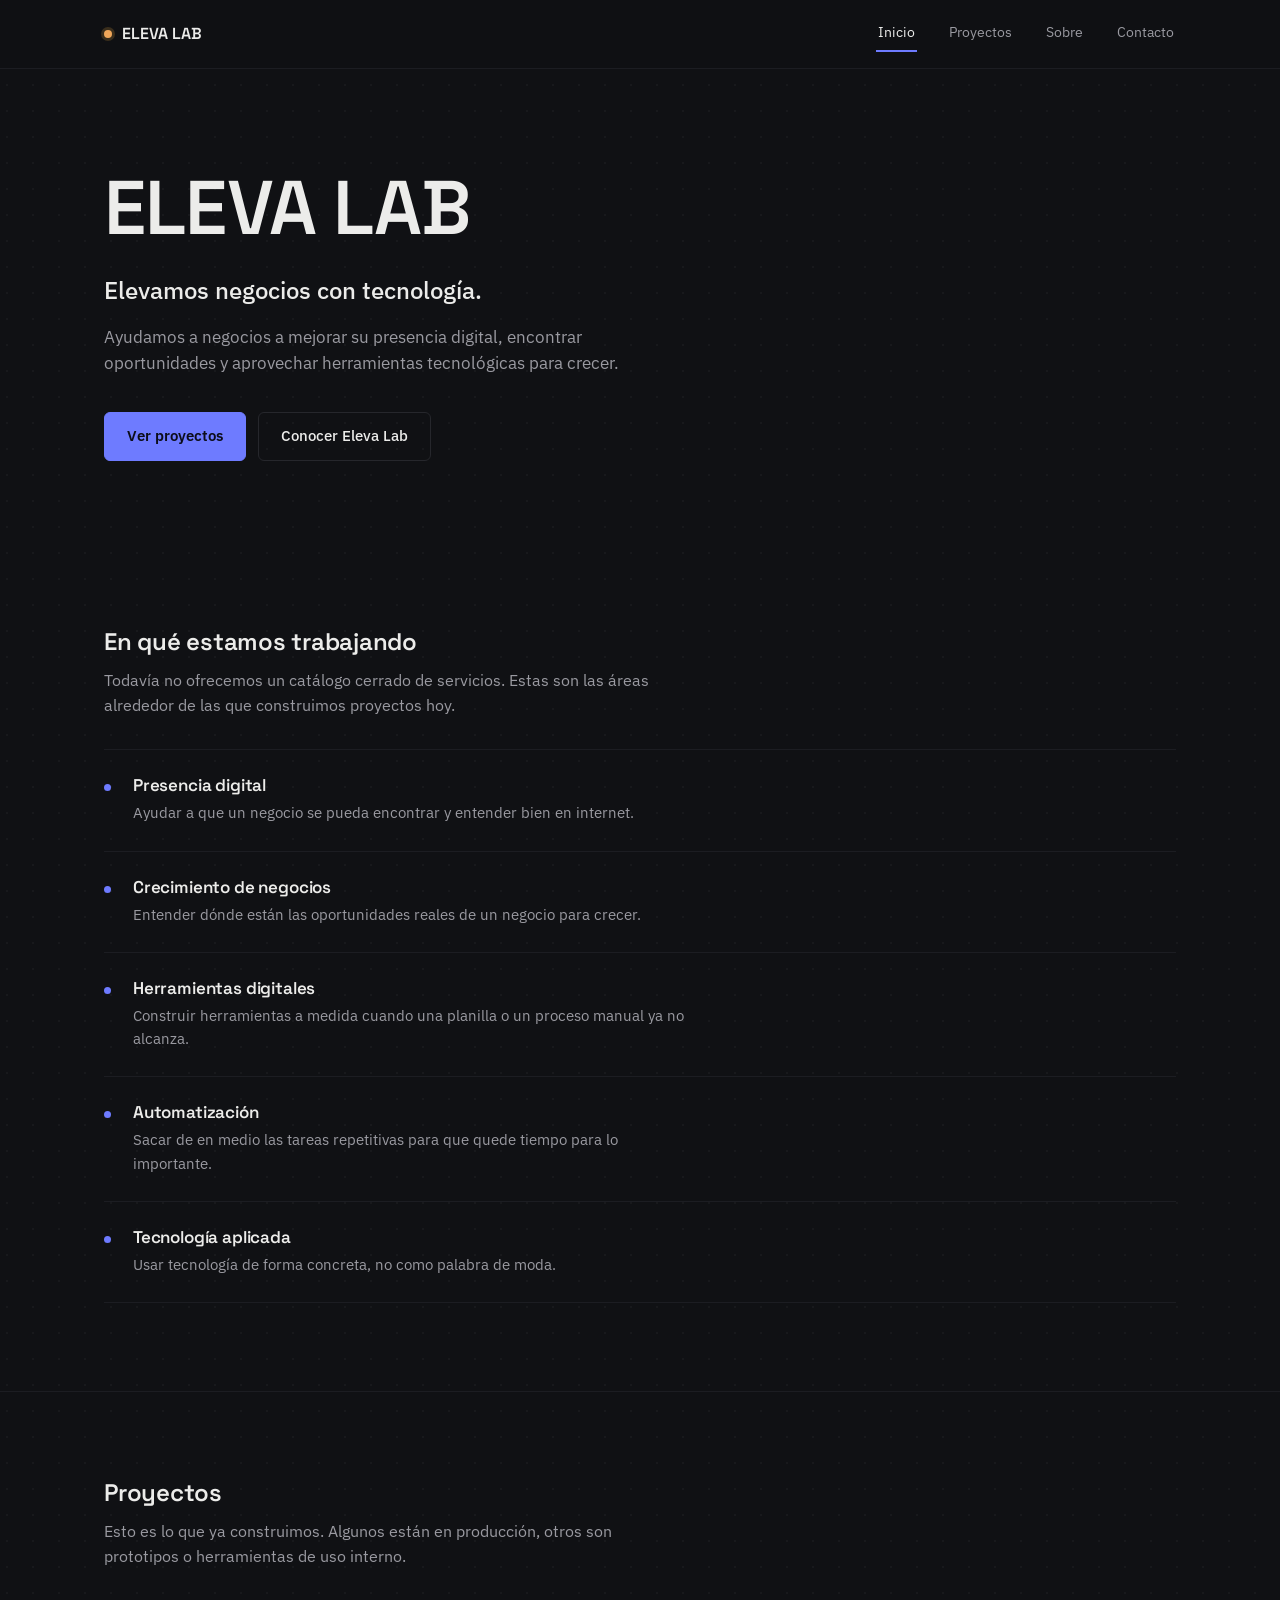
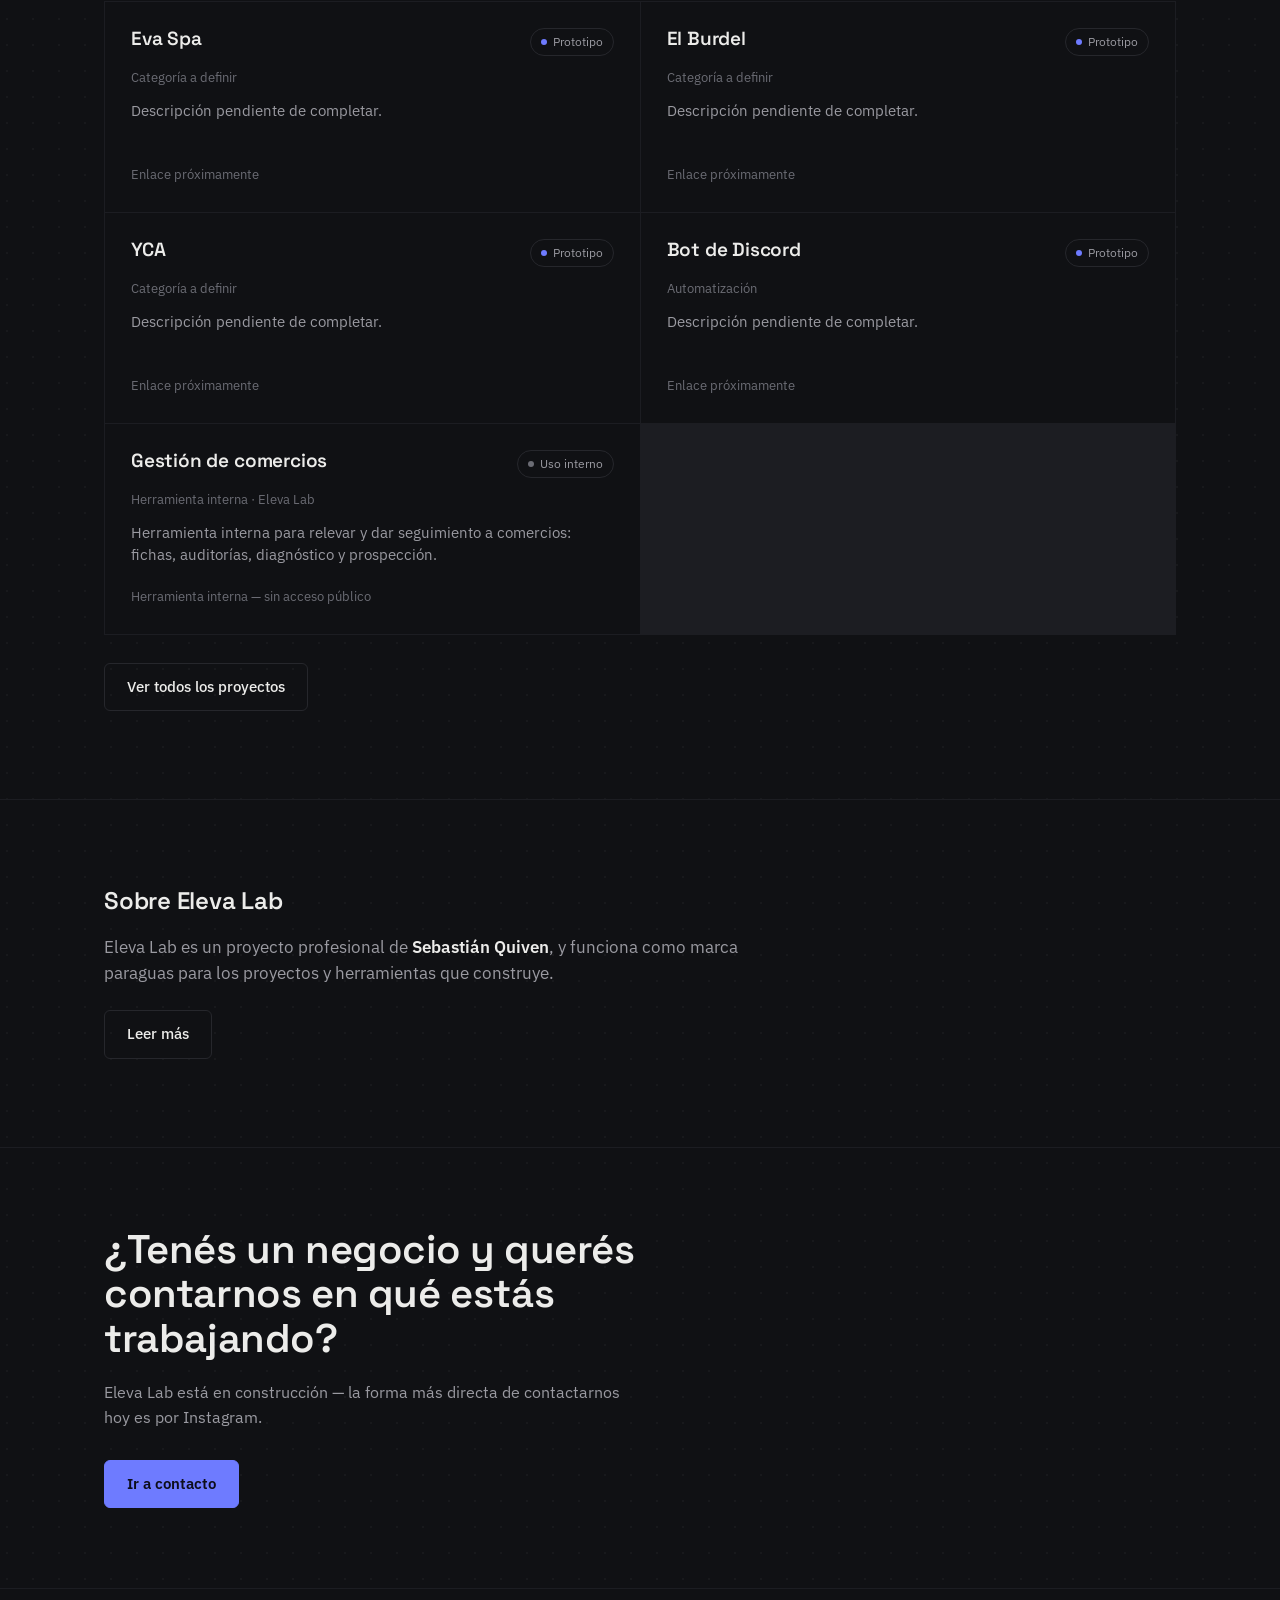
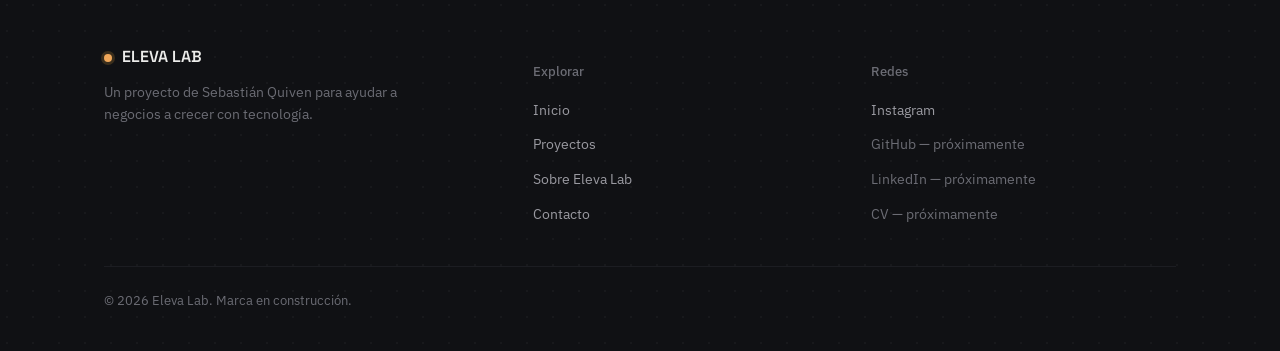
==== index.html @ 6eaa8588 "Add files via upload" ====
<!DOCTYPE html>
<html lang="es">
<head>
<meta charset="UTF-8">
<title>Eleva Lab — Elevamos negocios con tecnología</title>
<meta name="description" content="Eleva Lab es el proyecto de Sebastián Quiven para ayudar a negocios a mejorar su presencia digital y aprovechar herramientas tecnológicas para crecer. Conocé los proyectos reales que estamos construyendo.">
<meta name="viewport" content="width=device-width, initial-scale=1.0">
<meta property="og:title" content="Eleva Lab — Elevamos negocios con tecnología">
<meta property="og:description" content="Ayudamos a negocios a mejorar su presencia digital, encontrar oportunidades y aprovechar herramientas tecnológicas para crecer.">
<meta property="og:type" content="website">
<link rel="icon" type="image/svg+xml" href="assets/img/favicon.svg">
<link rel="stylesheet" href="assets/css/style.css">
</head>
<body>

<header class="nav-sitio" id="nav-sitio"></header>

<main>

  <!-- HERO -->
  <section class="hero">
    <div class="contenedor">
      <h1>ELEVA LAB</h1>
      <p class="frase-marca">Elevamos negocios con tecnología.</p>
      <p class="descripcion">Ayudamos a negocios a mejorar su presencia digital, encontrar oportunidades y aprovechar herramientas tecnológicas para crecer.</p>
      <div class="btn-fila">
        <a href="proyectos/index.html" class="btn btn-primario">Ver proyectos</a>
        <a href="sobre/index.html" class="btn">Conocer Eleva Lab</a>
      </div>
    </div>
  </section>

  <!-- QUÉ HACEMOS -->
  <section class="envoltorio-seccion">
    <div class="contenedor">
      <h2>En qué estamos trabajando</h2>
      <p style="color:var(--ink-dim); max-width:560px; margin-top:12px;">
        Todavía no ofrecemos un catálogo cerrado de servicios. Estas son las
        áreas alrededor de las que construimos proyectos hoy.
      </p>

      <div class="lista-areas" style="margin-top:32px;">
        <div class="fila-area">
          <span class="punto"></span>
          <div>
            <h3>Presencia digital</h3>
            <p>Ayudar a que un negocio se pueda encontrar y entender bien en internet.</p>
          </div>
        </div>
        <div class="fila-area">
          <span class="punto"></span>
          <div>
            <h3>Crecimiento de negocios</h3>
            <p>Entender dónde están las oportunidades reales de un negocio para crecer.</p>
          </div>
        </div>
        <div class="fila-area">
          <span class="punto"></span>
          <div>
            <h3>Herramientas digitales</h3>
            <p>Construir herramientas a medida cuando una planilla o un proceso manual ya no alcanza.</p>
          </div>
        </div>
        <div class="fila-area">
          <span class="punto"></span>
          <div>
            <h3>Automatización</h3>
            <p>Sacar de en medio las tareas repetitivas para que quede tiempo para lo importante.</p>
          </div>
        </div>
        <div class="fila-area">
          <span class="punto"></span>
          <div>
            <h3>Tecnología aplicada</h3>
            <p>Usar tecnología de forma concreta, no como palabra de moda.</p>
          </div>
        </div>
      </div>
    </div>
  </section>

  <!-- PROYECTOS -->
  <section class="envoltorio-seccion">
    <div class="contenedor">
      <h2>Proyectos</h2>
      <p style="color:var(--ink-dim); max-width:560px; margin-top:12px; margin-bottom:32px;">
        Esto es lo que ya construimos. Algunos están en producción, otros son
        prototipos o herramientas de uso interno.
      </p>
      <div class="rejilla-proyectos" id="rejilla-proyectos-home"></div>
      <div style="margin-top:28px;">
        <a href="proyectos/index.html" class="btn">Ver todos los proyectos</a>
      </div>
    </div>
  </section>

  <!-- SOBRE (resumen) -->
  <section class="envoltorio-seccion">
    <div class="contenedor">
      <h2>Sobre Eleva Lab</h2>
      <div class="texto-largo" style="margin-top:20px;">
        <p>Eleva Lab es un proyecto profesional de <strong>Sebastián Quiven</strong>, y funciona como marca paraguas para los proyectos y herramientas que construye.</p>
      </div>
      <div style="margin-top:24px;">
        <a href="sobre/index.html" class="btn">Leer más</a>
      </div>
    </div>
  </section>

  <!-- CTA -->
  <section class="cta">
    <div class="contenedor">
      <h2>¿Tenés un negocio y querés contarnos en qué estás trabajando?</h2>
      <p>Eleva Lab está en construcción — la forma más directa de contactarnos hoy es por Instagram.</p>
      <div class="btn-fila">
        <a href="contacto/index.html" class="btn btn-primario">Ir a contacto</a>
      </div>
    </div>
  </section>

</main>

<footer class="pie-sitio" id="pie-sitio"></footer>

<script src="assets/js/site.js"></script>
<script>
  renderNavSitio('inicio', '');
  renderFooterSitio('');
  renderTarjetasProyectos('rejilla-proyectos-home');
</script>
</body>
</html>
---- assets/css/style.css ----
/* ─────────────────────────────────────────────
   ELEVA LAB — sistema visual del sitio público
   Independiente del sistema visual de la app interna
   (gestion-comercios). Concepto: cuaderno de laboratorio /
   banco de trabajo técnico — no agencia corporativa.
───────────────────────────────────────────── */

@import url('https://fonts.googleapis.com/css2?family=Space+Grotesk:wght@500;600;700&family=IBM+Plex+Sans:wght@400;500;600&display=swap');

:root {
  /* Color — base oscura tipo "taller de noche", dos acentos con
     un porqué: índigo conecta con el degradé ya usado en el logo
     de Eleva Lab; ámbar funciona como el testigo/LED de estado de
     un equipo de laboratorio (en vivo / prototipo / interno). */
  --bg: #101114;
  --bg-elev: #17181d;
  --bg-elev-2: #1b1c22;
  --line: #26272c;
  --line-soft: #1c1d22;
  --ink: #ececea;
  --ink-dim: #9a9aa1;
  --ink-faint: #6b6c74;
  --accent: #6e7bff;
  --accent-dim: #4a52a8;
  --signal: #f0a75a;
  --signal-soft: #3a2e1c;

  --radius: 6px;
  --container: 1120px;

  --font-display: 'Space Grotesk', system-ui, sans-serif;
  --font-body: 'IBM Plex Sans', system-ui, -apple-system, sans-serif;
}

/* ── Reset básico ─────────────────────────────────────────── */
* { box-sizing: border-box; }
html { scroll-behavior: smooth; }
body {
  margin: 0;
  background: var(--bg);
  color: var(--ink);
  font-family: var(--font-body);
  font-size: 16px;
  line-height: 1.55;
  -webkit-font-smoothing: antialiased;
}
img { max-width: 100%; display: block; }
a { color: inherit; }
h1, h2, h3 {
  font-family: var(--font-display);
  font-weight: 600;
  line-height: 1.12;
  margin: 0;
  letter-spacing: -0.01em;
}
p { margin: 0; }
ul { margin: 0; padding: 0; list-style: none; }
button { font: inherit; }

/* Textura sutil tipo "plano técnico" — de fondo, casi imperceptible,
   coherente con el concepto de laboratorio/ingeniería. */
body {
  background-image:
    radial-gradient(circle, rgba(255,255,255,0.035) 1px, transparent 1px);
  background-size: 26px 26px;
  background-position: -6px -6px;
}

:focus-visible {
  outline: 2px solid var(--accent);
  outline-offset: 3px;
  border-radius: 3px;
}

@media (prefers-reduced-motion: reduce) {
  *, *::before, *::after { animation-duration: 0.001ms !important; transition-duration: 0.001ms !important; }
}

.contenedor {
  max-width: var(--container);
  margin: 0 auto;
  padding: 0 24px;
}

.envoltorio-seccion { padding: 88px 0; }
.envoltorio-seccion + .envoltorio-seccion { border-top: 1px solid var(--line-soft); }

.etiqueta-seccion {
  font-size: 13px;
  color: var(--ink-faint);
  margin-bottom: 14px;
}

/* ── Botones ──────────────────────────────────────────────── */
.btn {
  display: inline-flex;
  align-items: center;
  gap: 8px;
  padding: 12px 22px;
  border-radius: var(--radius);
  border: 1px solid var(--line);
  font-size: 14.5px;
  font-weight: 500;
  text-decoration: none;
  cursor: pointer;
  background: transparent;
  color: var(--ink);
  transition: border-color .15s ease, background-color .15s ease, color .15s ease;
}
.btn:hover { border-color: var(--ink-dim); }
.btn-primario {
  background: var(--accent);
  border-color: var(--accent);
  color: #0c0d1a;
  font-weight: 600;
}
.btn-primario:hover { background: #8089ff; border-color: #8089ff; }
.btn-fila { display: flex; flex-wrap: wrap; gap: 12px; }
.btn[aria-disabled="true"] {
  color: var(--ink-faint);
  cursor: default;
  pointer-events: none;
}

/* ── Nav ──────────────────────────────────────────────────── */
.nav-sitio {
  position: sticky;
  top: 0;
  z-index: 30;
  background: rgba(16,17,20,0.86);
  backdrop-filter: blur(8px);
  border-bottom: 1px solid var(--line-soft);
}
.nav-sitio .contenedor {
  display: flex;
  align-items: center;
  justify-content: space-between;
  height: 68px;
}
.marca-sitio {
  display: flex;
  align-items: center;
  gap: 10px;
  text-decoration: none;
  font-family: var(--font-display);
  font-weight: 600;
  font-size: 16px;
  color: var(--ink);
}
.marca-sitio .punto-estado {
  width: 8px; height: 8px; border-radius: 50%;
  background: var(--signal);
  box-shadow: 0 0 0 3px var(--signal-soft);
  animation: pulso-estado 2.4s ease-in-out infinite;
  flex-shrink: 0;
}
@keyframes pulso-estado {
  0%, 100% { opacity: 1; }
  50% { opacity: .45; }
}
.enlaces-nav {
  display: flex;
  align-items: center;
  gap: 30px;
}
.enlaces-nav a {
  font-size: 14px;
  color: var(--ink-dim);
  text-decoration: none;
  padding: 6px 2px;
  border-bottom: 2px solid transparent;
}
.enlaces-nav a:hover, .enlaces-nav a.activo { color: var(--ink); }
.enlaces-nav a.activo { border-color: var(--accent); }
.btn-menu-movil {
  display: none;
  background: none; border: 1px solid var(--line); border-radius: var(--radius);
  color: var(--ink); width: 40px; height: 40px; cursor: pointer;
}

@media (max-width: 760px) {
  .enlaces-nav {
    position: fixed; top: 68px; left: 0; right: 0;
    background: var(--bg-elev); border-bottom: 1px solid var(--line);
    flex-direction: column; align-items: flex-start; gap: 0;
    padding: 8px 24px 18px;
    transform: translateY(-8px);
    opacity: 0;
    visibility: hidden;
    transition: opacity .15s ease, transform .15s ease, visibility .15s;
  }
  .enlaces-nav.abierto { opacity: 1; transform: translateY(0); visibility: visible; }
  .enlaces-nav a { padding: 12px 0; width: 100%; border-bottom: 1px solid var(--line-soft); }
  .btn-menu-movil { display: flex; align-items: center; justify-content: center; }
}

/* ── Hero ─────────────────────────────────────────────────── */
.hero {
  padding: 96px 0 80px;
}
.hero h1 {
  font-size: clamp(40px, 8vw, 76px);
  margin-bottom: 22px;
}
.hero .frase-marca {
  font-size: clamp(19px, 2.6vw, 24px);
  color: var(--ink);
  max-width: 620px;
  margin-bottom: 16px;
  font-weight: 500;
}
.hero .descripcion {
  font-size: 16.5px;
  color: var(--ink-dim);
  max-width: 560px;
  margin-bottom: 36px;
}

/* ── Qué hacemos — lista de áreas, no íconos decorativos ────── */
.lista-areas { border-top: 1px solid var(--line-soft); }
.fila-area {
  display: flex;
  gap: 22px;
  padding: 26px 0;
  border-bottom: 1px solid var(--line-soft);
  align-items: baseline;
}
.fila-area .punto {
  width: 7px; height: 7px; border-radius: 50%;
  background: var(--accent);
  flex-shrink: 0;
  margin-top: 8px;
}
.fila-area h3 { font-size: 17px; margin-bottom: 6px; }
.fila-area p { color: var(--ink-dim); font-size: 15px; max-width: 560px; }

/* ── Proyectos — paneles planos, sin sombra ni look SaaS ────── */
.rejilla-proyectos {
  display: grid;
  grid-template-columns: repeat(2, 1fr);
  gap: 1px;
  background: var(--line-soft);
  border: 1px solid var(--line-soft);
}
@media (max-width: 700px) {
  .rejilla-proyectos { grid-template-columns: 1fr; }
}
.tarjeta-proyecto {
  background: var(--bg);
  padding: 26px;
  display: flex;
  flex-direction: column;
  gap: 12px;
  min-height: 210px;
}
.cabecera-tarjeta {
  display: flex;
  justify-content: space-between;
  align-items: flex-start;
  gap: 12px;
}
.tarjeta-proyecto h3 { font-size: 19px; }
.pildora-estado {
  display: inline-flex;
  align-items: center;
  gap: 6px;
  font-size: 12px;
  color: var(--ink-dim);
  border: 1px solid var(--line);
  border-radius: 999px;
  padding: 4px 10px;
  white-space: nowrap;
}
.pildora-estado .punto { width: 6px; height: 6px; border-radius: 50%; }
.pildora-estado.en-vivo .punto { background: var(--signal); }
.pildora-estado.prototipo .punto { background: var(--accent); }
.pildora-estado.interno .punto { background: var(--ink-faint); }

.categoria-proyecto { font-size: 12.5px; color: var(--ink-faint); }
.descripcion-proyecto { color: var(--ink-dim); font-size: 14.5px; flex: 1; }
.pie-tarjeta { margin-top: auto; }
.pie-tarjeta a { font-size: 14px; color: var(--accent); text-decoration: none; font-weight: 500; }
.pie-tarjeta a:hover { text-decoration: underline; }
.pie-tarjeta .sin-enlace { font-size: 13px; color: var(--ink-faint); }

/* ── Proyectos — vista completa (/proyectos/) ────────────────── */
.lista-proyectos-completa { display: flex; flex-direction: column; }
.entrada-proyecto {
  border-top: 1px solid var(--line-soft);
  padding: 44px 0;
  display: grid;
  grid-template-columns: 220px 1fr;
  gap: 32px;
}
.lista-proyectos-completa .entrada-proyecto:last-child { border-bottom: 1px solid var(--line-soft); }
@media (max-width: 760px) {
  .entrada-proyecto { grid-template-columns: 1fr; gap: 18px; }
}
.entrada-proyecto .columna-meta { display: flex; flex-direction: column; gap: 10px; }
.entrada-proyecto h3 { font-size: 24px; margin-bottom: 4px; }
.bloque-campo { margin-bottom: 16px; }
.bloque-campo:last-child { margin-bottom: 0; }
.bloque-campo .titulo-campo { font-size: 12.5px; color: var(--ink-faint); margin-bottom: 5px; }
.bloque-campo p, .bloque-campo div { color: var(--ink-dim); font-size: 15px; }
.lista-tecnologias { display: flex; flex-wrap: wrap; gap: 8px; }
.lista-tecnologias li {
  font-size: 12.5px; color: var(--ink-dim);
  border: 1px solid var(--line); border-radius: 999px; padding: 3px 10px;
}

/* ── Sobre ────────────────────────────────────────────────── */
.texto-largo { max-width: 660px; }
.texto-largo p { color: var(--ink-dim); font-size: 16.5px; margin-bottom: 22px; }
.texto-largo p:last-child { margin-bottom: 0; }
.texto-largo strong { color: var(--ink); font-weight: 600; }

/* ── CTA ──────────────────────────────────────────────────── */
.cta {
  border-top: 1px solid var(--line-soft);
  padding: 80px 0;
  text-align: left;
}
.cta h2 { font-size: clamp(28px, 4vw, 40px); max-width: 620px; margin-bottom: 18px; }
.cta p { color: var(--ink-dim); max-width: 520px; margin-bottom: 30px; font-size: 16px; }

/* ── Contacto ─────────────────────────────────────────────── */
.panel-contacto {
  border: 1px solid var(--line);
  border-radius: var(--radius);
  padding: 40px;
  max-width: 560px;
}
.fila-contacto {
  display: flex;
  align-items: center;
  justify-content: space-between;
  gap: 16px;
  padding: 18px 0;
  border-bottom: 1px solid var(--line-soft);
}
.fila-contacto:last-child { border-bottom: none; }
.fila-contacto .nombre-canal { font-size: 15px; font-weight: 500; }
.fila-contacto .detalle-canal { font-size: 13.5px; color: var(--ink-faint); margin-top: 3px; }
.fila-contacto a.valor-canal { color: var(--accent); text-decoration: none; font-size: 14.5px; }
.fila-contacto a.valor-canal:hover { text-decoration: underline; }
.fila-contacto .valor-canal.pendiente { color: var(--ink-faint); font-size: 14px; }

/* ── Footer ───────────────────────────────────────────────── */
.pie-sitio {
  border-top: 1px solid var(--line-soft);
  padding: 56px 0 40px;
}
.pie-grid {
  display: grid;
  grid-template-columns: 1.3fr 1fr 1fr;
  gap: 32px;
  margin-bottom: 40px;
}
@media (max-width: 700px) {
  .pie-grid { grid-template-columns: 1fr; gap: 28px; }
}
.pie-marca .marca-sitio { margin-bottom: 12px; }
.pie-marca p { color: var(--ink-faint); font-size: 14px; max-width: 320px; }
.pie-columna h4 {
  font-family: var(--font-body);
  font-size: 13px;
  color: var(--ink-faint);
  font-weight: 500;
  margin-bottom: 14px;
}
.pie-columna ul { display: flex; flex-direction: column; gap: 10px; }
.pie-columna a {
  font-size: 14px; color: var(--ink-dim); text-decoration: none;
}
.pie-columna a:hover { color: var(--ink); }
.pie-columna span.pendiente { font-size: 14px; color: var(--ink-faint); }
.pie-base {
  border-top: 1px solid var(--line-soft);
  padding-top: 24px;
  font-size: 13px;
  color: var(--ink-faint);
}

/* ── Utilidades ───────────────────────────────────────────── */
.oculto { display: none !important; }
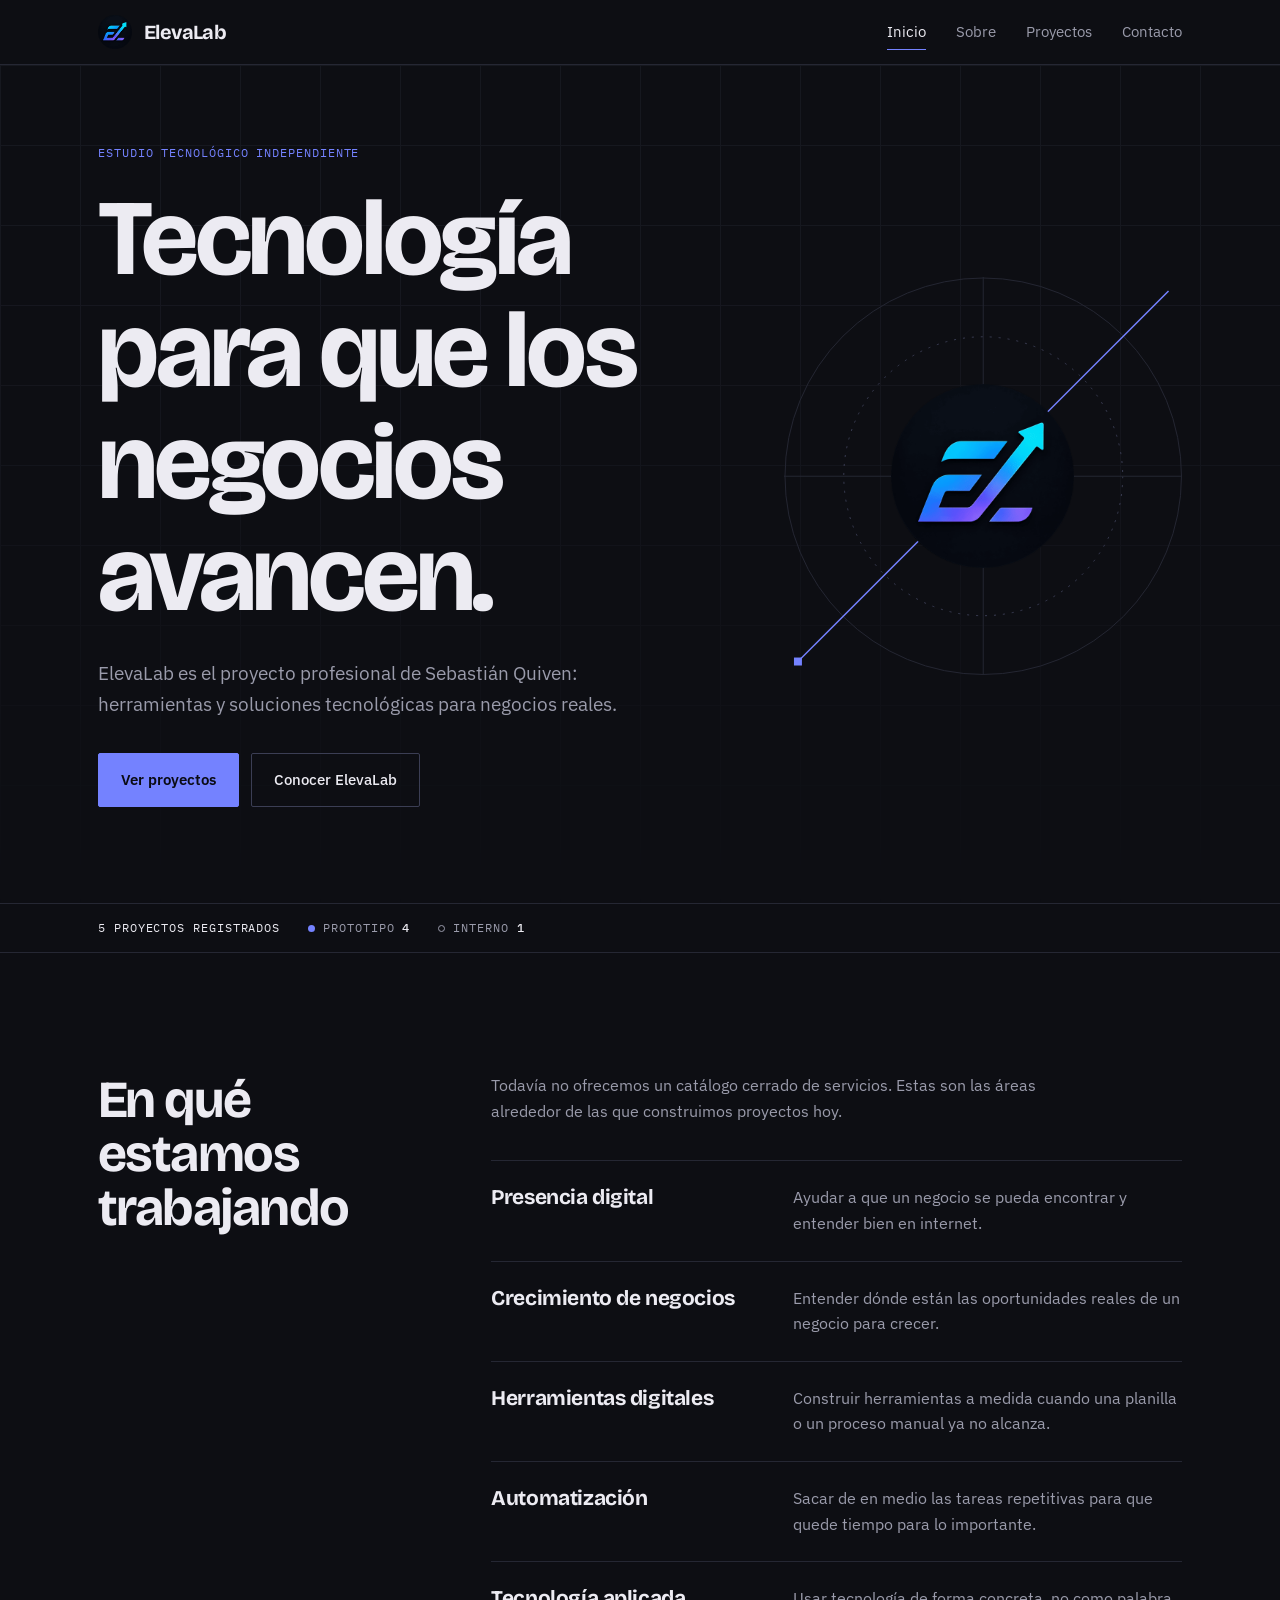
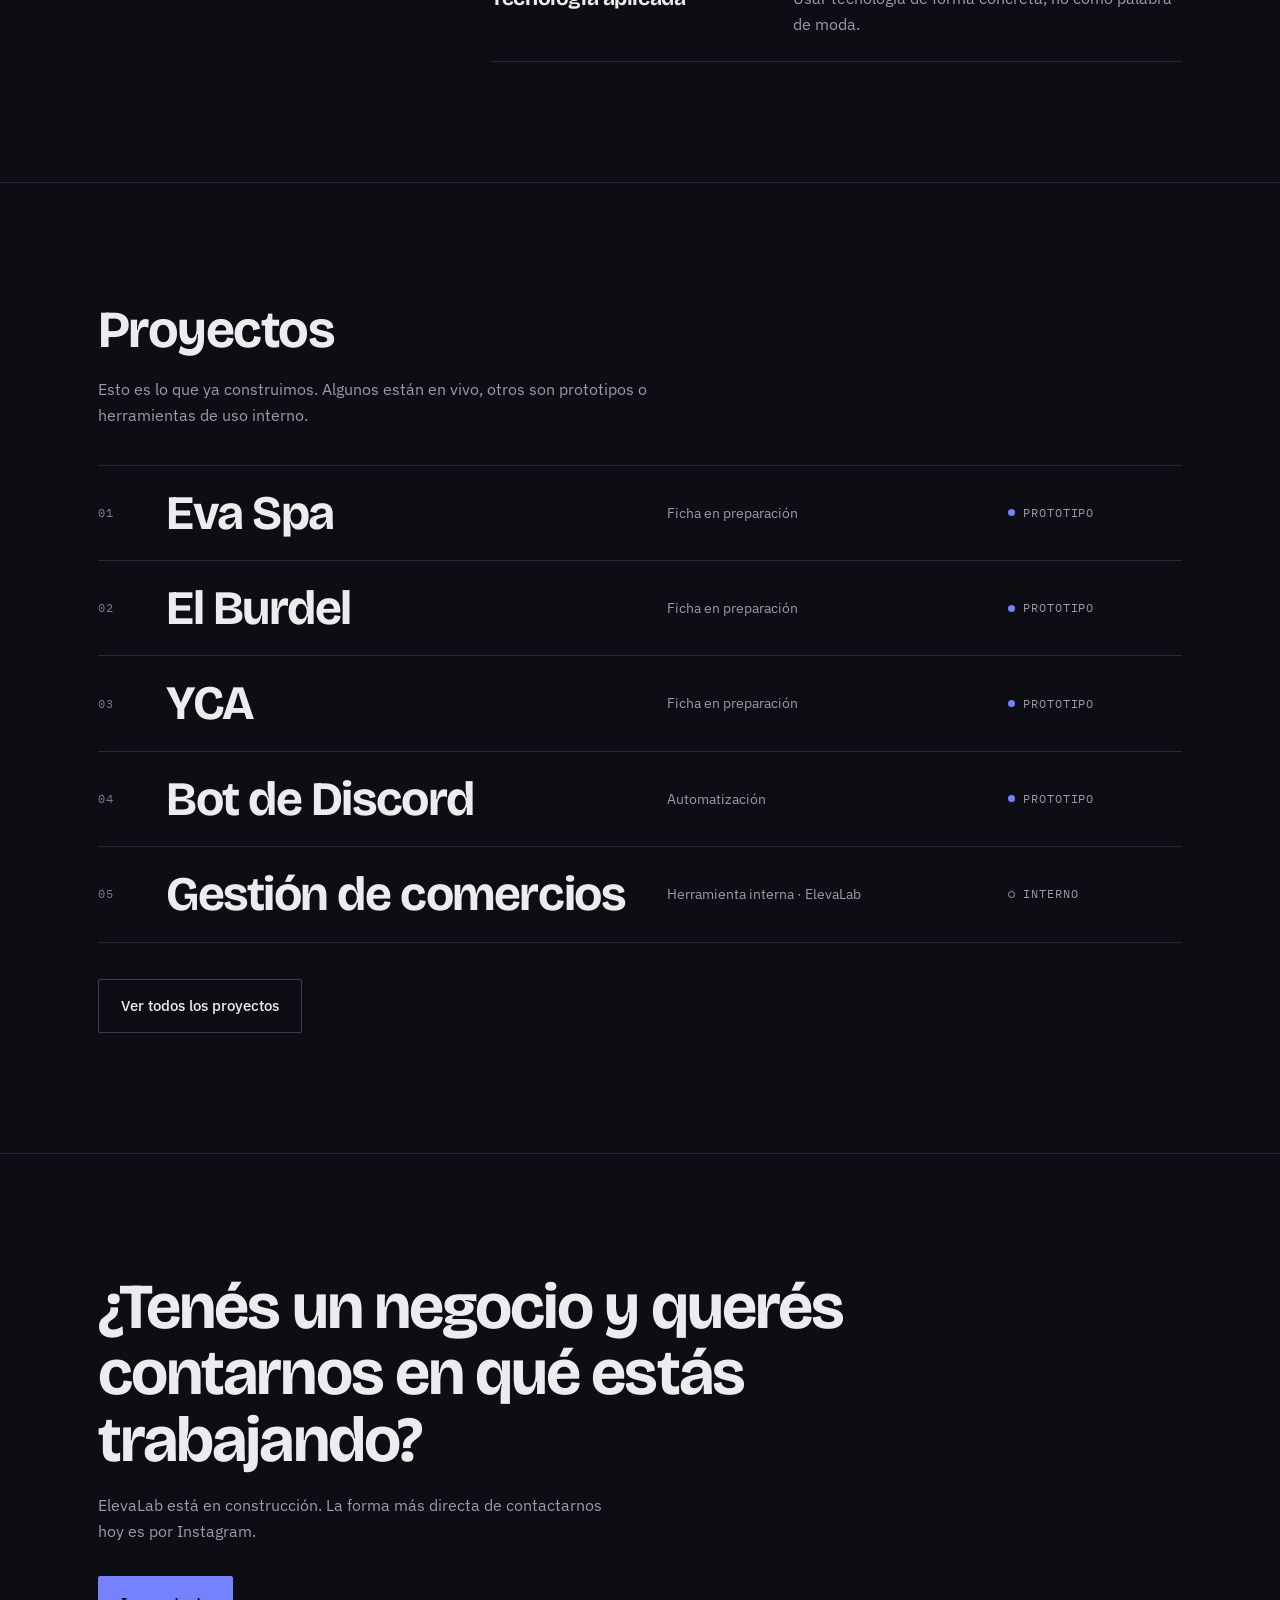
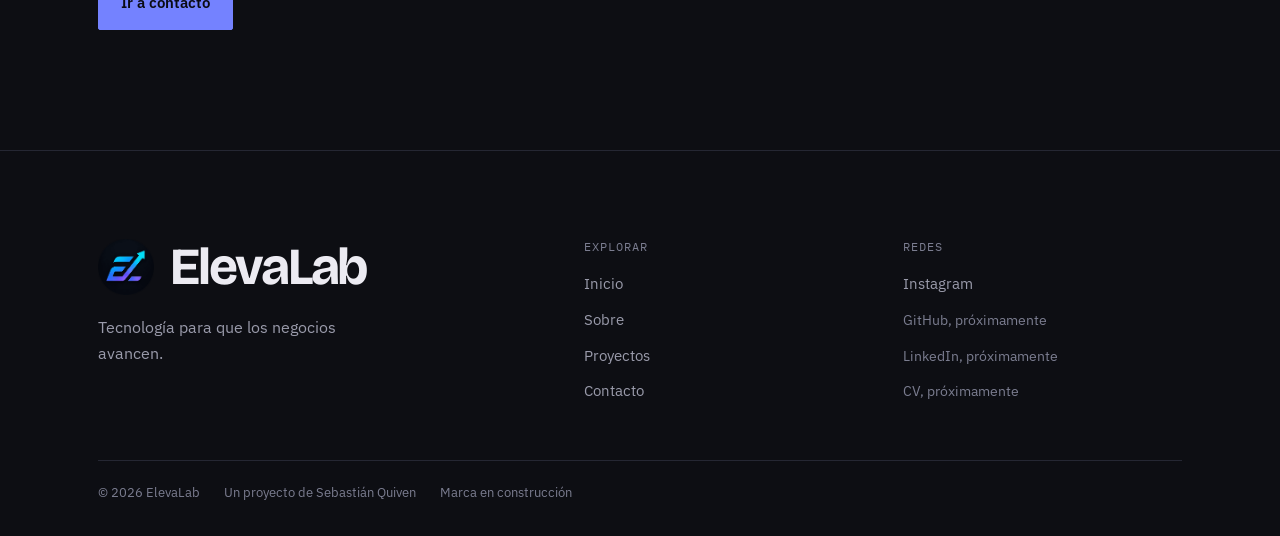
==== commit 84b919c8: "Update index.html" ====
--- a/index.html
+++ b/index.html
@@ -2,131 +2,113 @@
 <html lang="es">
 <head>
 <meta charset="UTF-8">
-<title>Eleva Lab — Elevamos negocios con tecnología</title>
-<meta name="description" content="Eleva Lab es el proyecto de Sebastián Quiven para ayudar a negocios a mejorar su presencia digital y aprovechar herramientas tecnológicas para crecer. Conocé los proyectos reales que estamos construyendo.">
 <meta name="viewport" content="width=device-width, initial-scale=1.0">
-<meta property="og:title" content="Eleva Lab — Elevamos negocios con tecnología">
-<meta property="og:description" content="Ayudamos a negocios a mejorar su presencia digital, encontrar oportunidades y aprovechar herramientas tecnológicas para crecer.">
+<title>ElevaLab — Tecnología para que los negocios avancen</title>
+<meta name="description" content="ElevaLab es el proyecto profesional de Sebastián Quiven: herramientas y soluciones tecnológicas para negocios. Conocé los proyectos reales que se están construyendo.">
+<link rel="canonical" href="https://elevalabar.github.io/elevalab-web/index.html">
+<meta name="theme-color" content="#0d0e13">
+<meta property="og:title" content="ElevaLab — Tecnología para que los negocios avancen">
+<meta property="og:description" content="Herramientas y soluciones tecnológicas para negocios, construidas por Sebastián Quiven.">
 <meta property="og:type" content="website">
-<link rel="icon" type="image/svg+xml" href="assets/img/favicon.svg">
+<meta property="og:locale" content="es_AR">
+<meta property="og:url" content="https://elevalabar.github.io/elevalab-web/index.html">
+<link rel="icon" type="image/png" href="assets/img/logo-oscuro.png">
+<link rel="apple-touch-icon" href="assets/img/logo-oscuro.png">
+<link rel="preconnect" href="https://fonts.googleapis.com">
+<link rel="preconnect" href="https://fonts.gstatic.com" crossorigin>
+<link rel="stylesheet" href="https://fonts.googleapis.com/css2?family=Bricolage+Grotesque:opsz,wght@12..96,700&family=IBM+Plex+Mono:wght@400&family=IBM+Plex+Sans:wght@400;500&display=swap">
 <link rel="stylesheet" href="assets/css/style.css">
 </head>
 <body>
 
-<header class="nav-sitio" id="nav-sitio"></header>
+<header class="nav" id="nav-sitio"></header>
 
-<main>
+<main id="contenido">
 
-  <!-- HERO -->
   <section class="hero">
-    <div class="contenedor">
-      <h1>ELEVA LAB</h1>
-      <p class="frase-marca">Elevamos negocios con tecnología.</p>
-      <p class="descripcion">Ayudamos a negocios a mejorar su presencia digital, encontrar oportunidades y aprovechar herramientas tecnológicas para crecer.</p>
-      <div class="btn-fila">
-        <a href="proyectos/index.html" class="btn btn-primario">Ver proyectos</a>
-        <a href="sobre/index.html" class="btn">Conocer Eleva Lab</a>
+    <div class="hero-rejilla" aria-hidden="true"></div>
+    <div class="contenedor hero-cuerpo">
+      <div class="hero-texto">
+        <p class="mono hero-sup">Estudio tecnológico independiente</p>
+        <h1>Tecnología para que los negocios avancen.</h1>
+        <p class="lead">ElevaLab es el proyecto profesional de Sebastián Quiven: herramientas y soluciones tecnológicas para negocios reales.</p>
+        <div class="botones">
+          <a class="btn btn-primario" href="proyectos/index.html">Ver proyectos</a>
+          <a class="btn" href="sobre/index.html">Conocer ElevaLab</a>
+        </div>
+      </div>
+      <div class="hero-visual">
+        <svg viewBox="0 0 400 400" fill="none" aria-hidden="true" focusable="false">
+          <circle cx="200" cy="200" r="199" stroke="#252733"/>
+          <circle cx="200" cy="200" r="140" stroke="#3b3e54" stroke-dasharray="2 7"/>
+          <path d="M0 200H400M200 0V400" stroke="#252733"/>
+          <path class="trazo" d="M14 386L386 14" pathLength="1" stroke="#7482ff" stroke-width="1.5"/>
+          <rect x="10" y="382" width="8" height="8" fill="#7482ff"/>
+        </svg>
+        <img src="assets/img/logo-oscuro.png" alt="Logo de ElevaLab" width="500" height="500">
+      </div>
+    </div>
+    <div class="estado-lab" id="estado-lab"></div>
+  </section>
+
+  <section class="seccion">
+    <div class="contenedor cabecera">
+      <h2>En qué estamos trabajando</h2>
+      <div>
+        <p class="intro">Todavía no ofrecemos un catálogo cerrado de servicios. Estas son las áreas alrededor de las que construimos proyectos hoy.</p>
+        <ul class="areas">
+          <li>
+            <h3>Presencia digital</h3>
+            <p>Ayudar a que un negocio se pueda encontrar y entender bien en internet.</p>
+          </li>
+          <li>
+            <h3>Crecimiento de negocios</h3>
+            <p>Entender dónde están las oportunidades reales de un negocio para crecer.</p>
+          </li>
+          <li>
+            <h3>Herramientas digitales</h3>
+            <p>Construir herramientas a medida cuando una planilla o un proceso manual ya no alcanza.</p>
+          </li>
+          <li>
+            <h3>Automatización</h3>
+            <p>Sacar de en medio las tareas repetitivas para que quede tiempo para lo importante.</p>
+          </li>
+          <li>
+            <h3>Tecnología aplicada</h3>
+            <p>Usar tecnología de forma concreta, no como palabra de moda.</p>
+          </li>
+        </ul>
       </div>
     </div>
   </section>
 
-  <!-- QUÉ HACEMOS -->
-  <section class="envoltorio-seccion">
+  <section class="seccion">
     <div class="contenedor">
-      <h2>En qué estamos trabajando</h2>
-      <p style="color:var(--ink-dim); max-width:560px; margin-top:12px;">
-        Todavía no ofrecemos un catálogo cerrado de servicios. Estas son las
-        áreas alrededor de las que construimos proyectos hoy.
-      </p>
-
-      <div class="lista-areas" style="margin-top:32px;">
-        <div class="fila-area">
-          <span class="punto"></span>
-          <div>
-            <h3>Presencia digital</h3>
-            <p>Ayudar a que un negocio se pueda encontrar y entender bien en internet.</p>
-          </div>
-        </div>
-        <div class="fila-area">
-          <span class="punto"></span>
-          <div>
-            <h3>Crecimiento de negocios</h3>
-            <p>Entender dónde están las oportunidades reales de un negocio para crecer.</p>
-          </div>
-        </div>
-        <div class="fila-area">
-          <span class="punto"></span>
-          <div>
-            <h3>Herramientas digitales</h3>
-            <p>Construir herramientas a medida cuando una planilla o un proceso manual ya no alcanza.</p>
-          </div>
-        </div>
-        <div class="fila-area">
-          <span class="punto"></span>
-          <div>
-            <h3>Automatización</h3>
-            <p>Sacar de en medio las tareas repetitivas para que quede tiempo para lo importante.</p>
-          </div>
-        </div>
-        <div class="fila-area">
-          <span class="punto"></span>
-          <div>
-            <h3>Tecnología aplicada</h3>
-            <p>Usar tecnología de forma concreta, no como palabra de moda.</p>
-          </div>
-        </div>
-      </div>
+      <h2>Proyectos</h2>
+      <p class="intro" style="margin-top:20px">Esto es lo que ya construimos. Algunos están en vivo, otros son prototipos o herramientas de uso interno.</p>
+      <ul class="indice" id="indice-home"></ul>
+      <a class="btn" href="proyectos/index.html">Ver todos los proyectos</a>
     </div>
   </section>
 
-  <!-- PROYECTOS -->
-  <section class="envoltorio-seccion">
-    <div class="contenedor">
-      <h2>Proyectos</h2>
-      <p style="color:var(--ink-dim); max-width:560px; margin-top:12px; margin-bottom:32px;">
-        Esto es lo que ya construimos. Algunos están en producción, otros son
-        prototipos o herramientas de uso interno.
-      </p>
-      <div class="rejilla-proyectos" id="rejilla-proyectos-home"></div>
-      <div style="margin-top:28px;">
-        <a href="proyectos/index.html" class="btn">Ver todos los proyectos</a>
-      </div>
-    </div>
-  </section>
-
-  <!-- SOBRE (resumen) -->
-  <section class="envoltorio-seccion">
-    <div class="contenedor">
-      <h2>Sobre Eleva Lab</h2>
-      <div class="texto-largo" style="margin-top:20px;">
-        <p>Eleva Lab es un proyecto profesional de <strong>Sebastián Quiven</strong>, y funciona como marca paraguas para los proyectos y herramientas que construye.</p>
-      </div>
-      <div style="margin-top:24px;">
-        <a href="sobre/index.html" class="btn">Leer más</a>
-      </div>
-    </div>
-  </section>
-
-  <!-- CTA -->
-  <section class="cta">
+  <section class="seccion cierre">
     <div class="contenedor">
       <h2>¿Tenés un negocio y querés contarnos en qué estás trabajando?</h2>
-      <p>Eleva Lab está en construcción — la forma más directa de contactarnos hoy es por Instagram.</p>
-      <div class="btn-fila">
-        <a href="contacto/index.html" class="btn btn-primario">Ir a contacto</a>
-      </div>
+      <p>ElevaLab está en construcción. La forma más directa de contactarnos hoy es por Instagram.</p>
+      <a class="btn btn-primario" href="contacto/index.html">Ir a contacto</a>
     </div>
   </section>
 
 </main>
 
-<footer class="pie-sitio" id="pie-sitio"></footer>
+<footer class="pie" id="pie-sitio"></footer>
 
 <script src="assets/js/site.js"></script>
 <script>
   renderNavSitio('inicio', '');
   renderFooterSitio('');
-  renderTarjetasProyectos('rejilla-proyectos-home');
+  renderEstadoLab('estado-lab');
+  renderIndiceProyectos('indice-home', 'proyectos/index.html');
 </script>
 </body>
 </html>
--- a/assets/css/style.css
+++ b/assets/css/style.css
@@ -1,385 +1,314 @@
-/* ─────────────────────────────────────────────
-   ELEVA LAB — sistema visual del sitio público
-   Independiente del sistema visual de la app interna
-   (gestion-comercios). Concepto: cuaderno de laboratorio /
-   banco de trabajo técnico — no agencia corporativa.
-───────────────────────────────────────────── */
-
-@import url('https://fonts.googleapis.com/css2?family=Space+Grotesk:wght@500;600;700&family=IBM+Plex+Sans:wght@400;500;600&display=swap');
+/* ElevaLab — sistema visual V2. Independiente de gestion-comercios. */
 
 :root {
-  /* Color — base oscura tipo "taller de noche", dos acentos con
-     un porqué: índigo conecta con el degradé ya usado en el logo
-     de Eleva Lab; ámbar funciona como el testigo/LED de estado de
-     un equipo de laboratorio (en vivo / prototipo / interno). */
-  --bg: #101114;
-  --bg-elev: #17181d;
-  --bg-elev-2: #1b1c22;
-  --line: #26272c;
-  --line-soft: #1c1d22;
-  --ink: #ececea;
-  --ink-dim: #9a9aa1;
-  --ink-faint: #6b6c74;
-  --accent: #6e7bff;
-  --accent-dim: #4a52a8;
-  --signal: #f0a75a;
-  --signal-soft: #3a2e1c;
-
-  --radius: 6px;
-  --container: 1120px;
-
-  --font-display: 'Space Grotesk', system-ui, sans-serif;
+  --color-bg: #0d0e13;
+  --color-surface: #14151c;
+  --color-text: #ecebf2;
+  --color-muted: #9a9bab;
+  --color-primary: #7482ff;
+  --color-accent: #f0a75a;
+  --color-border: #252733;
+  --color-line: #3b3e54;
+  --color-faint: #7b7d90;
+  --font-display: 'Bricolage Grotesque', 'Space Grotesk', system-ui, sans-serif;
   --font-body: 'IBM Plex Sans', system-ui, -apple-system, sans-serif;
-}
-
-/* ── Reset básico ─────────────────────────────────────────── */
-* { box-sizing: border-box; }
+  --font-mono: 'IBM Plex Mono', ui-monospace, monospace;
+  --container: 1180px;
+  --pad: clamp(20px, 5vw, 48px);
+  color-scheme: dark;
+}
+
+*, *::before, *::after { box-sizing: border-box; }
 html { scroll-behavior: smooth; }
 body {
   margin: 0;
-  background: var(--bg);
-  color: var(--ink);
-  font-family: var(--font-body);
-  font-size: 16px;
-  line-height: 1.55;
+  background: var(--color-bg);
+  color: var(--color-text);
+  font: 400 16px/1.6 var(--font-body);
   -webkit-font-smoothing: antialiased;
 }
-img { max-width: 100%; display: block; }
+img { display: block; max-width: 100%; }
 a { color: inherit; }
+h1, h2, h3, p, ul, ol, dl { margin: 0; }
+ul, ol { padding: 0; list-style: none; }
 h1, h2, h3 {
   font-family: var(--font-display);
-  font-weight: 600;
-  line-height: 1.12;
-  margin: 0;
-  letter-spacing: -0.01em;
-}
-p { margin: 0; }
-ul { margin: 0; padding: 0; list-style: none; }
-button { font: inherit; }
-
-/* Textura sutil tipo "plano técnico" — de fondo, casi imperceptible,
-   coherente con el concepto de laboratorio/ingeniería. */
-body {
+  font-weight: 700;
+  letter-spacing: -0.03em;
+  line-height: 1.04;
+}
+:focus-visible { outline: 2px solid var(--color-primary); outline-offset: 3px; }
+
+.contenedor { max-width: var(--container); margin: 0 auto; padding: 0 var(--pad); }
+.skip {
+  position: absolute; left: 12px; top: -60px; z-index: 60;
+  background: var(--color-text); color: var(--color-bg);
+  padding: 8px 14px; text-decoration: none;
+}
+.skip:focus { top: 12px; }
+
+.mono, .estado {
+  font: 400 11.5px/1.4 var(--font-mono);
+  letter-spacing: 0.08em;
+  text-transform: uppercase;
+}
+
+/* ── Navegación ── */
+.nav {
+  position: sticky; top: 0; z-index: 40;
+  background: var(--color-bg);
+  border-bottom: 1px solid var(--color-border);
+}
+.nav .contenedor { display: flex; align-items: center; justify-content: space-between; height: 64px; }
+.marca {
+  display: flex; align-items: center; gap: 12px;
+  text-decoration: none;
+  font: 700 20px/1 var(--font-display);
+  letter-spacing: -0.03em;
+}
+.marca img { width: 34px; height: 34px; }
+.enlaces { display: flex; gap: 30px; }
+.enlaces a {
+  position: relative; padding: 6px 0;
+  color: var(--color-muted); text-decoration: none; font-size: 14.5px;
+  transition: color 0.2s;
+}
+.enlaces a::after {
+  content: ''; position: absolute; left: 0; right: 0; bottom: 0; height: 1px;
+  background: var(--color-primary);
+  transform: scaleX(0); transform-origin: left;
+  transition: transform 0.25s ease;
+}
+.enlaces a:hover, .enlaces a[aria-current] { color: var(--color-text); }
+.enlaces a:hover::after, .enlaces a[aria-current]::after { transform: scaleX(1); }
+.btn-menu {
+  display: none; width: 44px; height: 44px;
+  align-items: center; justify-content: center;
+  background: none; border: 1px solid var(--color-border); border-radius: 2px;
+  color: var(--color-text); cursor: pointer;
+}
+@media (max-width: 760px) {
+  .btn-menu { display: flex; }
+  .enlaces {
+    position: absolute; top: 64px; left: 0; right: 0;
+    flex-direction: column; gap: 0;
+    padding: 4px var(--pad) 12px;
+    background: var(--color-bg);
+    border-bottom: 1px solid var(--color-border);
+    visibility: hidden; opacity: 0; transform: translateY(-6px);
+    transition: opacity 0.18s, transform 0.18s, visibility 0.18s;
+  }
+  .enlaces.abierto { visibility: visible; opacity: 1; transform: none; }
+  .enlaces a { padding: 16px 0; font-size: 18px; border-bottom: 1px solid var(--color-border); }
+  .enlaces a::after { display: none; }
+  .enlaces a[aria-current] { color: var(--color-primary); }
+}
+
+/* ── Botones ── */
+.botones { display: flex; flex-wrap: wrap; gap: 12px; }
+.btn {
+  display: inline-flex; align-items: center; gap: 10px;
+  padding: 14px 22px;
+  border: 1px solid var(--color-line); border-radius: 2px;
+  color: var(--color-text); text-decoration: none;
+  font-size: 15px; font-weight: 500;
+  transition: border-color 0.2s, background-color 0.2s;
+}
+.btn:hover { border-color: var(--color-muted); }
+.btn-primario { background: var(--color-primary); border-color: var(--color-primary); color: #0a0b14; font-weight: 600; }
+.btn-primario:hover { background: #95a0ff; border-color: #95a0ff; }
+
+/* ── Indicadores de estado ── */
+.estado { display: inline-flex; align-items: center; gap: 8px; color: var(--color-muted); white-space: nowrap; }
+.estado i { width: 7px; height: 7px; border-radius: 50%; background: var(--color-muted); flex-shrink: 0; }
+.estado.en-vivo i { background: var(--color-accent); }
+.estado.prototipo i { background: var(--color-primary); }
+.estado.interno i { background: transparent; border: 1px solid var(--color-muted); }
+
+/* ── Hero (home) ── */
+.hero { position: relative; overflow: hidden; padding-top: clamp(32px, 7vw, 80px); }
+.hero-rejilla {
+  position: absolute; inset: 0;
   background-image:
-    radial-gradient(circle, rgba(255,255,255,0.035) 1px, transparent 1px);
-  background-size: 26px 26px;
-  background-position: -6px -6px;
-}
-
-:focus-visible {
-  outline: 2px solid var(--accent);
-  outline-offset: 3px;
-  border-radius: 3px;
-}
-
+    linear-gradient(var(--color-border) 1px, transparent 1px),
+    linear-gradient(90deg, var(--color-border) 1px, transparent 1px);
+  background-size: 80px 80px;
+  opacity: 0.4;
+  -webkit-mask-image: linear-gradient(to bottom, #000 25%, transparent 95%);
+  mask-image: linear-gradient(to bottom, #000 25%, transparent 95%);
+}
+.hero-cuerpo {
+  position: relative; display: grid; gap: 28px; align-items: center;
+  padding-bottom: clamp(48px, 8vw, 96px);
+}
+.hero-sup { color: var(--color-primary); margin-bottom: 22px; }
+.hero h1 { font-size: clamp(2.75rem, 8.4vw, 6.75rem); margin-bottom: 28px; }
+.hero .lead { font-size: clamp(17px, 2vw, 19px); color: var(--color-muted); max-width: 52ch; margin-bottom: 34px; }
+.hero-visual { position: relative; width: 132px; aspect-ratio: 1; order: -1; }
+.hero-visual svg { position: absolute; inset: 0; width: 100%; height: 100%; }
+.hero-visual img { position: absolute; left: 27%; top: 27%; width: 46%; height: 46%; }
+@media (min-width: 900px) {
+  .hero-cuerpo { grid-template-columns: minmax(0, 1.6fr) minmax(0, 1fr); gap: 48px; }
+  .hero-visual { order: 0; width: min(100%, 400px); justify-self: end; }
+}
+.estado-lab { position: relative; border-top: 1px solid var(--color-border); background: var(--color-bg); }
+.estado-lab .contenedor { display: flex; flex-wrap: wrap; gap: 10px 28px; padding-top: 16px; padding-bottom: 16px; }
+.estado-lab b { font-weight: 500; color: var(--color-text); }
+
+/* Único momento animado: entrada del hero y trazo de la flecha */
+@keyframes sube { from { opacity: 0; transform: translateY(14px); } }
+@keyframes trazo { from { stroke-dashoffset: 1; } }
+.hero-texto > * { animation: sube 0.7s cubic-bezier(0.2, 0.7, 0.2, 1) backwards; }
+.hero-texto > :nth-child(2) { animation-delay: 0.08s; }
+.hero-texto > :nth-child(3) { animation-delay: 0.16s; }
+.hero-texto > :nth-child(4) { animation-delay: 0.24s; }
+.trazo { stroke-dasharray: 1; animation: trazo 1.4s 0.3s cubic-bezier(0.4, 0, 0.2, 1) backwards; }
+
+/* ── Secciones ── */
+.seccion { padding: clamp(64px, 10vw, 120px) 0; border-top: 1px solid var(--color-border); }
+.cabecera { display: grid; gap: 24px; }
+@media (min-width: 900px) {
+  .cabecera { grid-template-columns: minmax(0, 1fr) minmax(0, 2fr); gap: 48px; }
+}
+.seccion h2 { font-size: clamp(2rem, 4.6vw, 3.25rem); }
+.intro { color: var(--color-muted); max-width: 56ch; margin-bottom: 36px; }
+
+.areas li { display: grid; gap: 6px; padding: 24px 0; border-top: 1px solid var(--color-border); }
+.areas li:last-child { border-bottom: 1px solid var(--color-border); }
+.areas h3 { font-size: 21px; letter-spacing: -0.02em; line-height: 1.2; }
+.areas p { color: var(--color-muted); }
+@media (min-width: 640px) {
+  .areas li { grid-template-columns: minmax(0, 1fr) minmax(0, 1.4fr); gap: 24px; }
+}
+
+/* Índice de proyectos */
+.indice { border-top: 1px solid var(--color-border); margin-bottom: 36px; }
+.fila-proy {
+  display: grid; align-items: center;
+  grid-template-columns: 1fr auto;
+  grid-template-areas: "num estado" "nombre nombre" "cat cat";
+  gap: 8px 16px;
+  padding: 22px 0;
+  border-bottom: 1px solid var(--color-border);
+  text-decoration: none;
+  transition: padding-left 0.25s ease;
+}
+.fp-num { grid-area: num; color: var(--color-faint); }
+.fp-nombre {
+  grid-area: nombre;
+  font: 700 clamp(1.7rem, 5vw, 3rem)/1.05 var(--font-display);
+  letter-spacing: -0.03em;
+  transition: color 0.2s;
+}
+.fp-cat { grid-area: cat; color: var(--color-muted); font-size: 14px; }
+.fila-proy .estado { grid-area: estado; }
+.fp-flecha { display: none; color: var(--color-primary); font-size: 22px; opacity: 0; transform: translate(-6px, 6px); transition: opacity 0.2s, transform 0.25s; }
+.fila-proy:hover, .fila-proy:focus-visible { padding-left: 14px; }
+.fila-proy:hover .fp-nombre, .fila-proy:focus-visible .fp-nombre { color: var(--color-primary); }
+.fila-proy:hover .fp-flecha, .fila-proy:focus-visible .fp-flecha { opacity: 1; transform: none; }
+@media (min-width: 900px) {
+  .fila-proy {
+    grid-template-columns: 48px minmax(0, 1.5fr) minmax(0, 1fr) 130px 24px;
+    grid-template-areas: "num nombre cat estado flecha";
+    gap: 0 20px;
+  }
+  .fp-flecha { display: block; grid-area: flecha; }
+}
+
+/* Cierre de home */
+.cierre h2 { font-size: clamp(2rem, 5.4vw, 4rem); max-width: 20ch; margin-bottom: 20px; }
+.cierre p { color: var(--color-muted); max-width: 52ch; margin-bottom: 32px; }
+
+/* ── Páginas interiores ── */
+.pagina-cab { padding: clamp(48px, 9vw, 104px) 0 clamp(40px, 6vw, 72px); }
+.pagina-cab h1 { font-size: clamp(2.5rem, 7vw, 5.5rem); max-width: 16ch; margin-bottom: 24px; }
+.pagina-cab .lead { color: var(--color-muted); font-size: clamp(17px, 2vw, 19px); max-width: 54ch; }
+
+/* Sobre: cadena */
+.cadena li {
+  display: grid; gap: 10px; padding: 28px 0;
+  border-top: 1px solid var(--color-border);
+}
+.cadena li:last-child { border-bottom: 1px solid var(--color-border); }
+.cadena .mono { color: var(--color-primary); }
+.cadena h2 { font-size: clamp(1.8rem, 4vw, 2.75rem); }
+.cadena p { color: var(--color-muted); max-width: 52ch; }
+@media (min-width: 800px) {
+  .cadena li { grid-template-columns: 64px minmax(0, 1fr) minmax(0, 1.3fr); gap: 32px; align-items: baseline; }
+}
+.filosofia { color: var(--color-muted); max-width: 56ch; margin-bottom: 32px; font-size: 17px; }
+.filosofia strong { color: var(--color-text); font-weight: 500; }
+
+/* Proyectos: entradas completas */
+.proyecto {
+  display: grid; gap: 4px; padding: 48px 0;
+  border-top: 1px solid var(--color-border);
+  scroll-margin-top: 72px;
+}
+.proyecto:last-child { border-bottom: 1px solid var(--color-border); }
+.pr-num {
+  font: 700 clamp(4rem, 14vw, 9rem)/0.9 var(--font-display);
+  letter-spacing: -0.05em;
+  color: transparent;
+  -webkit-text-stroke: 1px var(--color-line);
+}
+.pr-top { display: flex; flex-wrap: wrap; align-items: center; gap: 8px 20px; margin-bottom: 16px; }
+.pr-cat { color: var(--color-muted); font-size: 14px; }
+.proyecto h2 { font-size: clamp(2.2rem, 6vw, 4.25rem); margin-bottom: 20px; }
+.pr-desc { font-size: 18px; max-width: 58ch; margin-bottom: 28px; }
+.pr-pend { border: 1px dashed var(--color-line); padding: 18px 20px; color: var(--color-muted); max-width: 52ch; margin-bottom: 24px; }
+.pr-datos { display: grid; gap: 22px; margin-bottom: 28px; }
+.pr-datos dt { font: 400 11.5px/1.4 var(--font-mono); letter-spacing: 0.08em; text-transform: uppercase; color: var(--color-faint); margin-bottom: 6px; }
+.pr-datos dd { margin: 0; color: var(--color-muted); }
+.tec { display: flex; flex-wrap: wrap; gap: 8px; }
+.tec li { font: 400 12px/1.4 var(--font-mono); color: var(--color-muted); border: 1px solid var(--color-border); border-radius: 2px; padding: 4px 10px; }
+.enlace { color: var(--color-primary); text-decoration: none; font-weight: 500; border-bottom: 1px solid transparent; transition: border-color 0.2s; }
+.enlace:hover { border-bottom-color: var(--color-primary); }
+.sin-enlace { color: var(--color-faint); font-size: 14px; }
+@media (min-width: 900px) {
+  .proyecto { grid-template-columns: minmax(120px, 1fr) minmax(0, 3.2fr); gap: 0 48px; }
+  .pr-datos { grid-template-columns: 1fr 1fr; }
+  .pr-datos > div:last-child { grid-column: 1 / -1; }
+}
+
+/* ── Contacto ── */
+.ig {
+  position: relative; display: grid; gap: 12px; padding: 32px 0;
+  border-top: 1px solid var(--color-border); border-bottom: 1px solid var(--color-border);
+  text-decoration: none;
+}
+.ig-nombre { font: 700 clamp(2.2rem, 9vw, 6rem)/1 var(--font-display); letter-spacing: -0.04em; overflow-wrap: anywhere; transition: color 0.2s; }
+.ig-flecha { position: absolute; right: 0; top: 28px; color: var(--color-primary); font-size: 28px; transition: transform 0.25s; }
+.ig:hover .ig-nombre { color: var(--color-primary); }
+.ig:hover .ig-flecha { transform: translate(4px, -4px); }
+.ig .mono { color: var(--color-muted); }
+.canales li {
+  display: flex; align-items: center; justify-content: space-between; gap: 16px;
+  padding: 20px 0; border-bottom: 1px solid var(--color-border);
+}
+.canales b { display: block; font-weight: 500; }
+.canales small { display: block; font-size: 13.5px; color: var(--color-muted); }
+.pendiente { color: var(--color-faint); font-size: 14px; }
+
+/* ── Footer ── */
+.pie { border-top: 1px solid var(--color-border); padding: clamp(48px, 8vw, 88px) 0 32px; }
+.pie-grid { display: grid; gap: 40px; margin-bottom: 56px; }
+@media (min-width: 900px) { .pie-grid { grid-template-columns: 1.6fr 1fr 1fr; } }
+.pie-marca { display: flex; align-items: center; gap: 16px; margin-bottom: 20px; text-decoration: none; }
+.pie-marca img { width: 56px; height: 56px; }
+.pie-marca span { font: 700 clamp(2rem, 6vw, 3.25rem)/1 var(--font-display); letter-spacing: -0.04em; }
+.pie-frase { color: var(--color-muted); max-width: 30ch; }
+.pie-tit { font: 400 11.5px/1.4 var(--font-mono); letter-spacing: 0.08em; text-transform: uppercase; color: var(--color-faint); margin-bottom: 16px; }
+.pie ul { display: grid; gap: 10px; }
+.pie ul a { color: var(--color-muted); text-decoration: none; font-size: 15px; transition: color 0.2s; }
+.pie ul a:hover { color: var(--color-text); }
+.pie-base { border-top: 1px solid var(--color-border); padding-top: 22px; display: flex; flex-wrap: wrap; gap: 6px 24px; font-size: 13px; color: var(--color-faint); }
+
+/* ── Transición entre páginas y movimiento reducido ── */
+@view-transition { navigation: auto; }
+::view-transition-old(root), ::view-transition-new(root) { animation-duration: 0.2s; }
 @media (prefers-reduced-motion: reduce) {
-  *, *::before, *::after { animation-duration: 0.001ms !important; transition-duration: 0.001ms !important; }
-}
-
-.contenedor {
-  max-width: var(--container);
-  margin: 0 auto;
-  padding: 0 24px;
-}
-
-.envoltorio-seccion { padding: 88px 0; }
-.envoltorio-seccion + .envoltorio-seccion { border-top: 1px solid var(--line-soft); }
-
-.etiqueta-seccion {
-  font-size: 13px;
-  color: var(--ink-faint);
-  margin-bottom: 14px;
-}
-
-/* ── Botones ──────────────────────────────────────────────── */
-.btn {
-  display: inline-flex;
-  align-items: center;
-  gap: 8px;
-  padding: 12px 22px;
-  border-radius: var(--radius);
-  border: 1px solid var(--line);
-  font-size: 14.5px;
-  font-weight: 500;
-  text-decoration: none;
-  cursor: pointer;
-  background: transparent;
-  color: var(--ink);
-  transition: border-color .15s ease, background-color .15s ease, color .15s ease;
-}
-.btn:hover { border-color: var(--ink-dim); }
-.btn-primario {
-  background: var(--accent);
-  border-color: var(--accent);
-  color: #0c0d1a;
-  font-weight: 600;
-}
-.btn-primario:hover { background: #8089ff; border-color: #8089ff; }
-.btn-fila { display: flex; flex-wrap: wrap; gap: 12px; }
-.btn[aria-disabled="true"] {
-  color: var(--ink-faint);
-  cursor: default;
-  pointer-events: none;
-}
-
-/* ── Nav ──────────────────────────────────────────────────── */
-.nav-sitio {
-  position: sticky;
-  top: 0;
-  z-index: 30;
-  background: rgba(16,17,20,0.86);
-  backdrop-filter: blur(8px);
-  border-bottom: 1px solid var(--line-soft);
-}
-.nav-sitio .contenedor {
-  display: flex;
-  align-items: center;
-  justify-content: space-between;
-  height: 68px;
-}
-.marca-sitio {
-  display: flex;
-  align-items: center;
-  gap: 10px;
-  text-decoration: none;
-  font-family: var(--font-display);
-  font-weight: 600;
-  font-size: 16px;
-  color: var(--ink);
-}
-.marca-sitio .punto-estado {
-  width: 8px; height: 8px; border-radius: 50%;
-  background: var(--signal);
-  box-shadow: 0 0 0 3px var(--signal-soft);
-  animation: pulso-estado 2.4s ease-in-out infinite;
-  flex-shrink: 0;
-}
-@keyframes pulso-estado {
-  0%, 100% { opacity: 1; }
-  50% { opacity: .45; }
-}
-.enlaces-nav {
-  display: flex;
-  align-items: center;
-  gap: 30px;
-}
-.enlaces-nav a {
-  font-size: 14px;
-  color: var(--ink-dim);
-  text-decoration: none;
-  padding: 6px 2px;
-  border-bottom: 2px solid transparent;
-}
-.enlaces-nav a:hover, .enlaces-nav a.activo { color: var(--ink); }
-.enlaces-nav a.activo { border-color: var(--accent); }
-.btn-menu-movil {
-  display: none;
-  background: none; border: 1px solid var(--line); border-radius: var(--radius);
-  color: var(--ink); width: 40px; height: 40px; cursor: pointer;
-}
-
-@media (max-width: 760px) {
-  .enlaces-nav {
-    position: fixed; top: 68px; left: 0; right: 0;
-    background: var(--bg-elev); border-bottom: 1px solid var(--line);
-    flex-direction: column; align-items: flex-start; gap: 0;
-    padding: 8px 24px 18px;
-    transform: translateY(-8px);
-    opacity: 0;
-    visibility: hidden;
-    transition: opacity .15s ease, transform .15s ease, visibility .15s;
-  }
-  .enlaces-nav.abierto { opacity: 1; transform: translateY(0); visibility: visible; }
-  .enlaces-nav a { padding: 12px 0; width: 100%; border-bottom: 1px solid var(--line-soft); }
-  .btn-menu-movil { display: flex; align-items: center; justify-content: center; }
-}
-
-/* ── Hero ─────────────────────────────────────────────────── */
-.hero {
-  padding: 96px 0 80px;
-}
-.hero h1 {
-  font-size: clamp(40px, 8vw, 76px);
-  margin-bottom: 22px;
-}
-.hero .frase-marca {
-  font-size: clamp(19px, 2.6vw, 24px);
-  color: var(--ink);
-  max-width: 620px;
-  margin-bottom: 16px;
-  font-weight: 500;
-}
-.hero .descripcion {
-  font-size: 16.5px;
-  color: var(--ink-dim);
-  max-width: 560px;
-  margin-bottom: 36px;
-}
-
-/* ── Qué hacemos — lista de áreas, no íconos decorativos ────── */
-.lista-areas { border-top: 1px solid var(--line-soft); }
-.fila-area {
-  display: flex;
-  gap: 22px;
-  padding: 26px 0;
-  border-bottom: 1px solid var(--line-soft);
-  align-items: baseline;
-}
-.fila-area .punto {
-  width: 7px; height: 7px; border-radius: 50%;
-  background: var(--accent);
-  flex-shrink: 0;
-  margin-top: 8px;
-}
-.fila-area h3 { font-size: 17px; margin-bottom: 6px; }
-.fila-area p { color: var(--ink-dim); font-size: 15px; max-width: 560px; }
-
-/* ── Proyectos — paneles planos, sin sombra ni look SaaS ────── */
-.rejilla-proyectos {
-  display: grid;
-  grid-template-columns: repeat(2, 1fr);
-  gap: 1px;
-  background: var(--line-soft);
-  border: 1px solid var(--line-soft);
-}
-@media (max-width: 700px) {
-  .rejilla-proyectos { grid-template-columns: 1fr; }
-}
-.tarjeta-proyecto {
-  background: var(--bg);
-  padding: 26px;
-  display: flex;
-  flex-direction: column;
-  gap: 12px;
-  min-height: 210px;
-}
-.cabecera-tarjeta {
-  display: flex;
-  justify-content: space-between;
-  align-items: flex-start;
-  gap: 12px;
-}
-.tarjeta-proyecto h3 { font-size: 19px; }
-.pildora-estado {
-  display: inline-flex;
-  align-items: center;
-  gap: 6px;
-  font-size: 12px;
-  color: var(--ink-dim);
-  border: 1px solid var(--line);
-  border-radius: 999px;
-  padding: 4px 10px;
-  white-space: nowrap;
-}
-.pildora-estado .punto { width: 6px; height: 6px; border-radius: 50%; }
-.pildora-estado.en-vivo .punto { background: var(--signal); }
-.pildora-estado.prototipo .punto { background: var(--accent); }
-.pildora-estado.interno .punto { background: var(--ink-faint); }
-
-.categoria-proyecto { font-size: 12.5px; color: var(--ink-faint); }
-.descripcion-proyecto { color: var(--ink-dim); font-size: 14.5px; flex: 1; }
-.pie-tarjeta { margin-top: auto; }
-.pie-tarjeta a { font-size: 14px; color: var(--accent); text-decoration: none; font-weight: 500; }
-.pie-tarjeta a:hover { text-decoration: underline; }
-.pie-tarjeta .sin-enlace { font-size: 13px; color: var(--ink-faint); }
-
-/* ── Proyectos — vista completa (/proyectos/) ────────────────── */
-.lista-proyectos-completa { display: flex; flex-direction: column; }
-.entrada-proyecto {
-  border-top: 1px solid var(--line-soft);
-  padding: 44px 0;
-  display: grid;
-  grid-template-columns: 220px 1fr;
-  gap: 32px;
-}
-.lista-proyectos-completa .entrada-proyecto:last-child { border-bottom: 1px solid var(--line-soft); }
-@media (max-width: 760px) {
-  .entrada-proyecto { grid-template-columns: 1fr; gap: 18px; }
-}
-.entrada-proyecto .columna-meta { display: flex; flex-direction: column; gap: 10px; }
-.entrada-proyecto h3 { font-size: 24px; margin-bottom: 4px; }
-.bloque-campo { margin-bottom: 16px; }
-.bloque-campo:last-child { margin-bottom: 0; }
-.bloque-campo .titulo-campo { font-size: 12.5px; color: var(--ink-faint); margin-bottom: 5px; }
-.bloque-campo p, .bloque-campo div { color: var(--ink-dim); font-size: 15px; }
-.lista-tecnologias { display: flex; flex-wrap: wrap; gap: 8px; }
-.lista-tecnologias li {
-  font-size: 12.5px; color: var(--ink-dim);
-  border: 1px solid var(--line); border-radius: 999px; padding: 3px 10px;
-}
-
-/* ── Sobre ────────────────────────────────────────────────── */
-.texto-largo { max-width: 660px; }
-.texto-largo p { color: var(--ink-dim); font-size: 16.5px; margin-bottom: 22px; }
-.texto-largo p:last-child { margin-bottom: 0; }
-.texto-largo strong { color: var(--ink); font-weight: 600; }
-
-/* ── CTA ──────────────────────────────────────────────────── */
-.cta {
-  border-top: 1px solid var(--line-soft);
-  padding: 80px 0;
-  text-align: left;
-}
-.cta h2 { font-size: clamp(28px, 4vw, 40px); max-width: 620px; margin-bottom: 18px; }
-.cta p { color: var(--ink-dim); max-width: 520px; margin-bottom: 30px; font-size: 16px; }
-
-/* ── Contacto ─────────────────────────────────────────────── */
-.panel-contacto {
-  border: 1px solid var(--line);
-  border-radius: var(--radius);
-  padding: 40px;
-  max-width: 560px;
-}
-.fila-contacto {
-  display: flex;
-  align-items: center;
-  justify-content: space-between;
-  gap: 16px;
-  padding: 18px 0;
-  border-bottom: 1px solid var(--line-soft);
-}
-.fila-contacto:last-child { border-bottom: none; }
-.fila-contacto .nombre-canal { font-size: 15px; font-weight: 500; }
-.fila-contacto .detalle-canal { font-size: 13.5px; color: var(--ink-faint); margin-top: 3px; }
-.fila-contacto a.valor-canal { color: var(--accent); text-decoration: none; font-size: 14.5px; }
-.fila-contacto a.valor-canal:hover { text-decoration: underline; }
-.fila-contacto .valor-canal.pendiente { color: var(--ink-faint); font-size: 14px; }
-
-/* ── Footer ───────────────────────────────────────────────── */
-.pie-sitio {
-  border-top: 1px solid var(--line-soft);
-  padding: 56px 0 40px;
-}
-.pie-grid {
-  display: grid;
-  grid-template-columns: 1.3fr 1fr 1fr;
-  gap: 32px;
-  margin-bottom: 40px;
-}
-@media (max-width: 700px) {
-  .pie-grid { grid-template-columns: 1fr; gap: 28px; }
-}
-.pie-marca .marca-sitio { margin-bottom: 12px; }
-.pie-marca p { color: var(--ink-faint); font-size: 14px; max-width: 320px; }
-.pie-columna h4 {
-  font-family: var(--font-body);
-  font-size: 13px;
-  color: var(--ink-faint);
-  font-weight: 500;
-  margin-bottom: 14px;
-}
-.pie-columna ul { display: flex; flex-direction: column; gap: 10px; }
-.pie-columna a {
-  font-size: 14px; color: var(--ink-dim); text-decoration: none;
-}
-.pie-columna a:hover { color: var(--ink); }
-.pie-columna span.pendiente { font-size: 14px; color: var(--ink-faint); }
-.pie-base {
-  border-top: 1px solid var(--line-soft);
-  padding-top: 24px;
-  font-size: 13px;
-  color: var(--ink-faint);
-}
-
-/* ── Utilidades ───────────────────────────────────────────── */
-.oculto { display: none !important; }
+  html { scroll-behavior: auto; }
+  *, *::before, *::after { animation: none !important; transition: none !important; }
+  ::view-transition-group(*), ::view-transition-old(*), ::view-transition-new(*) { animation: none !important; }
+}
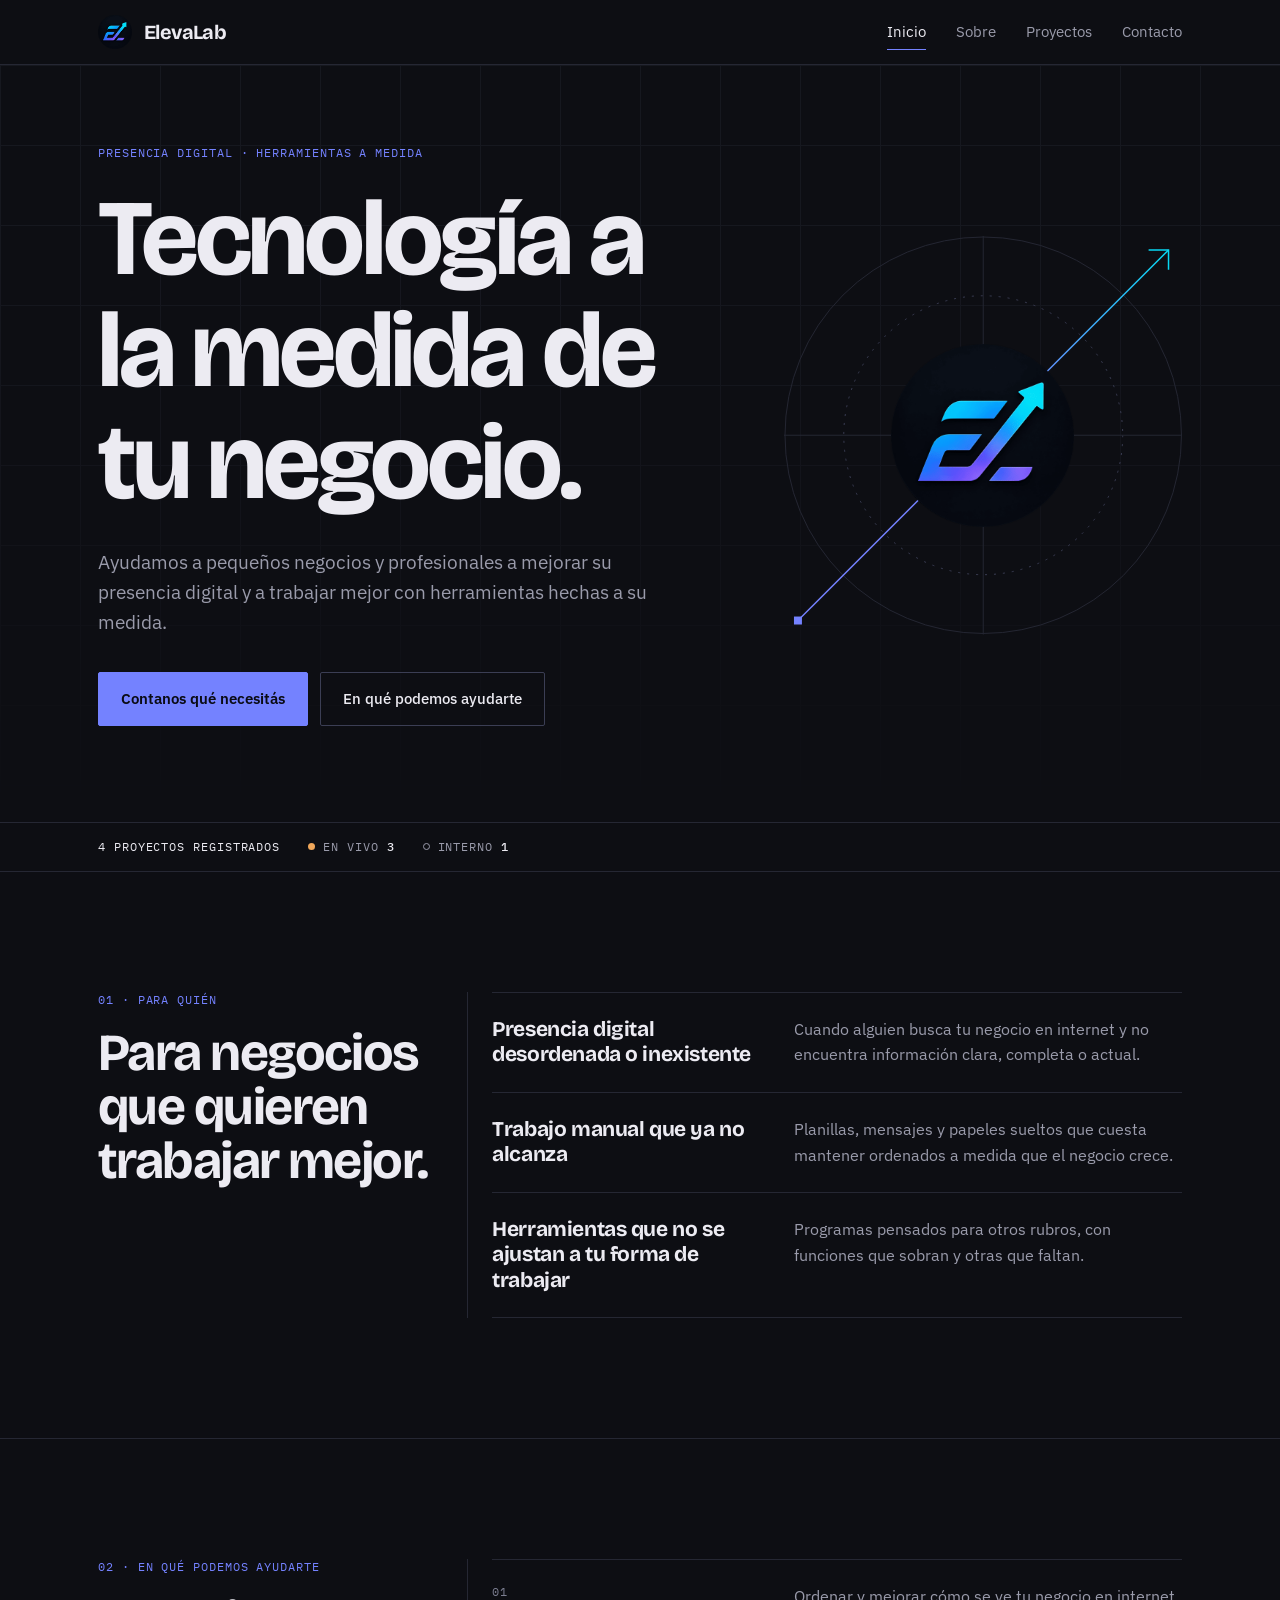
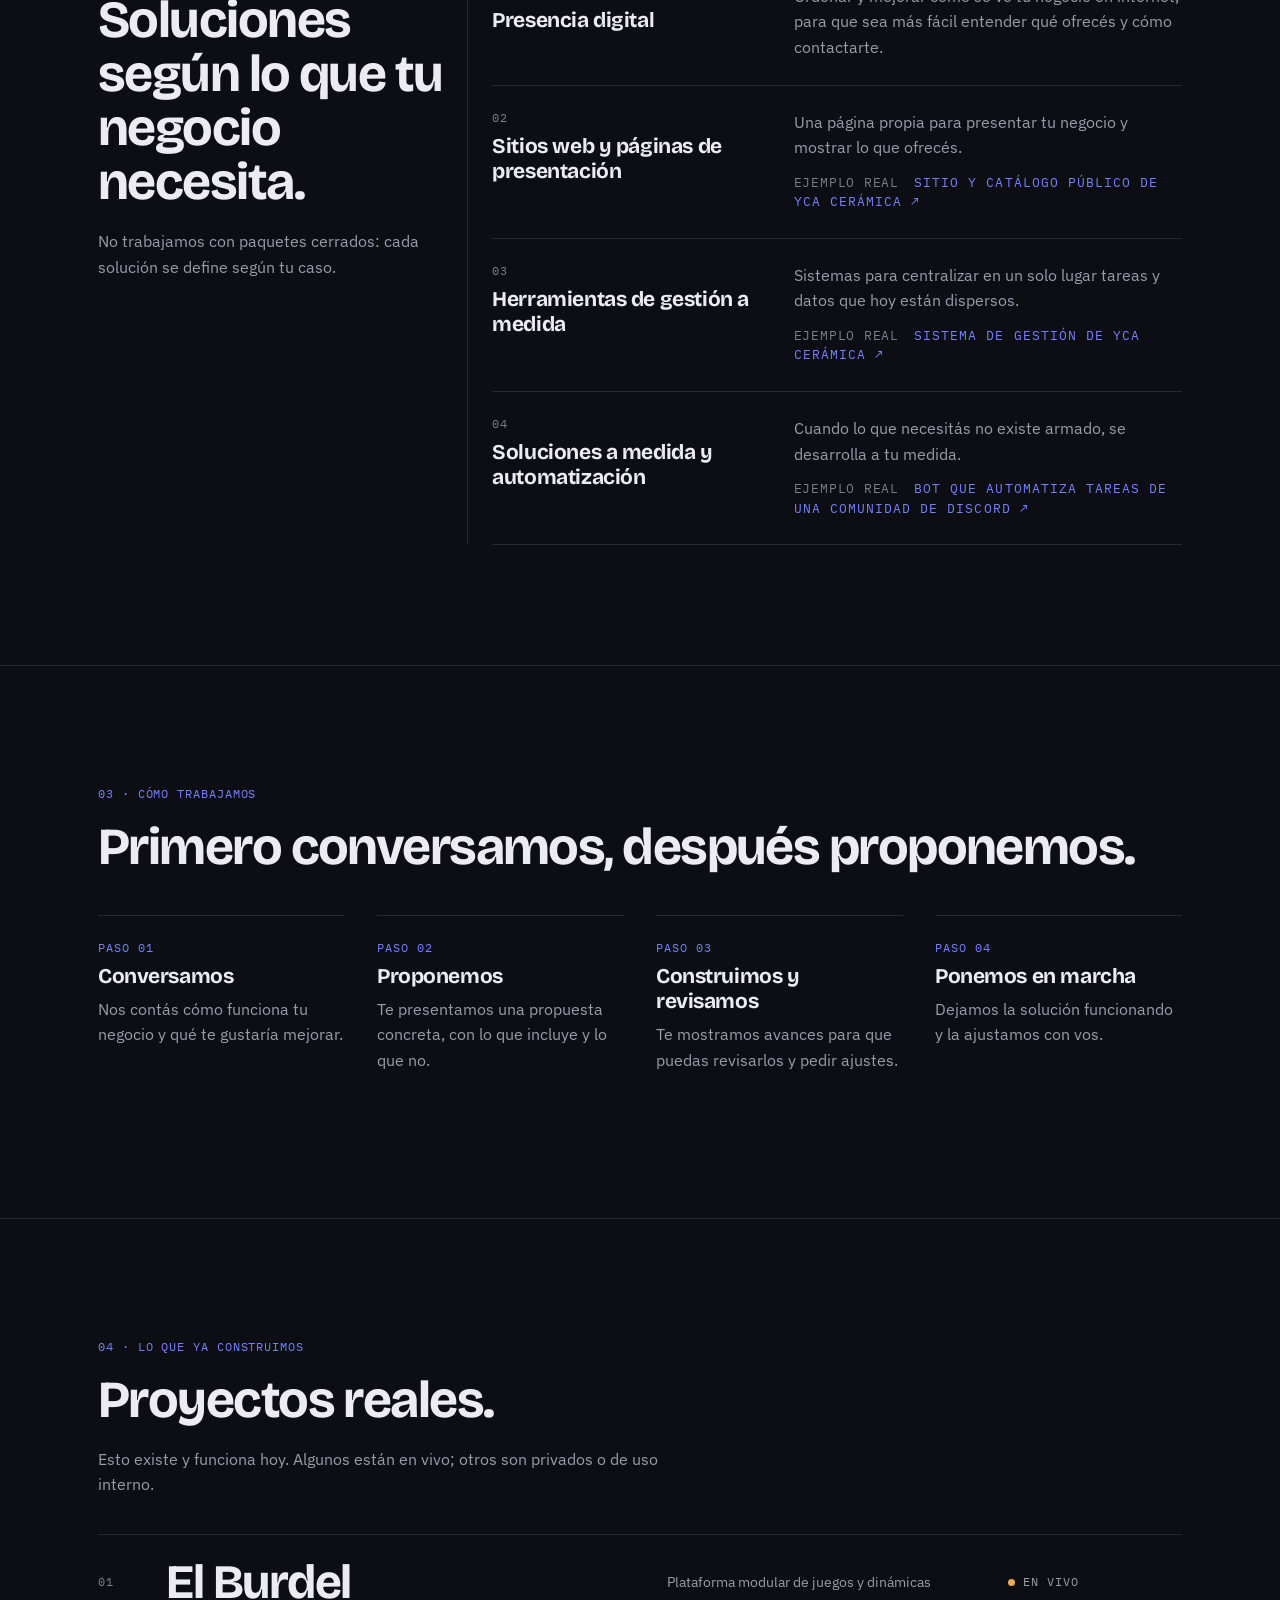
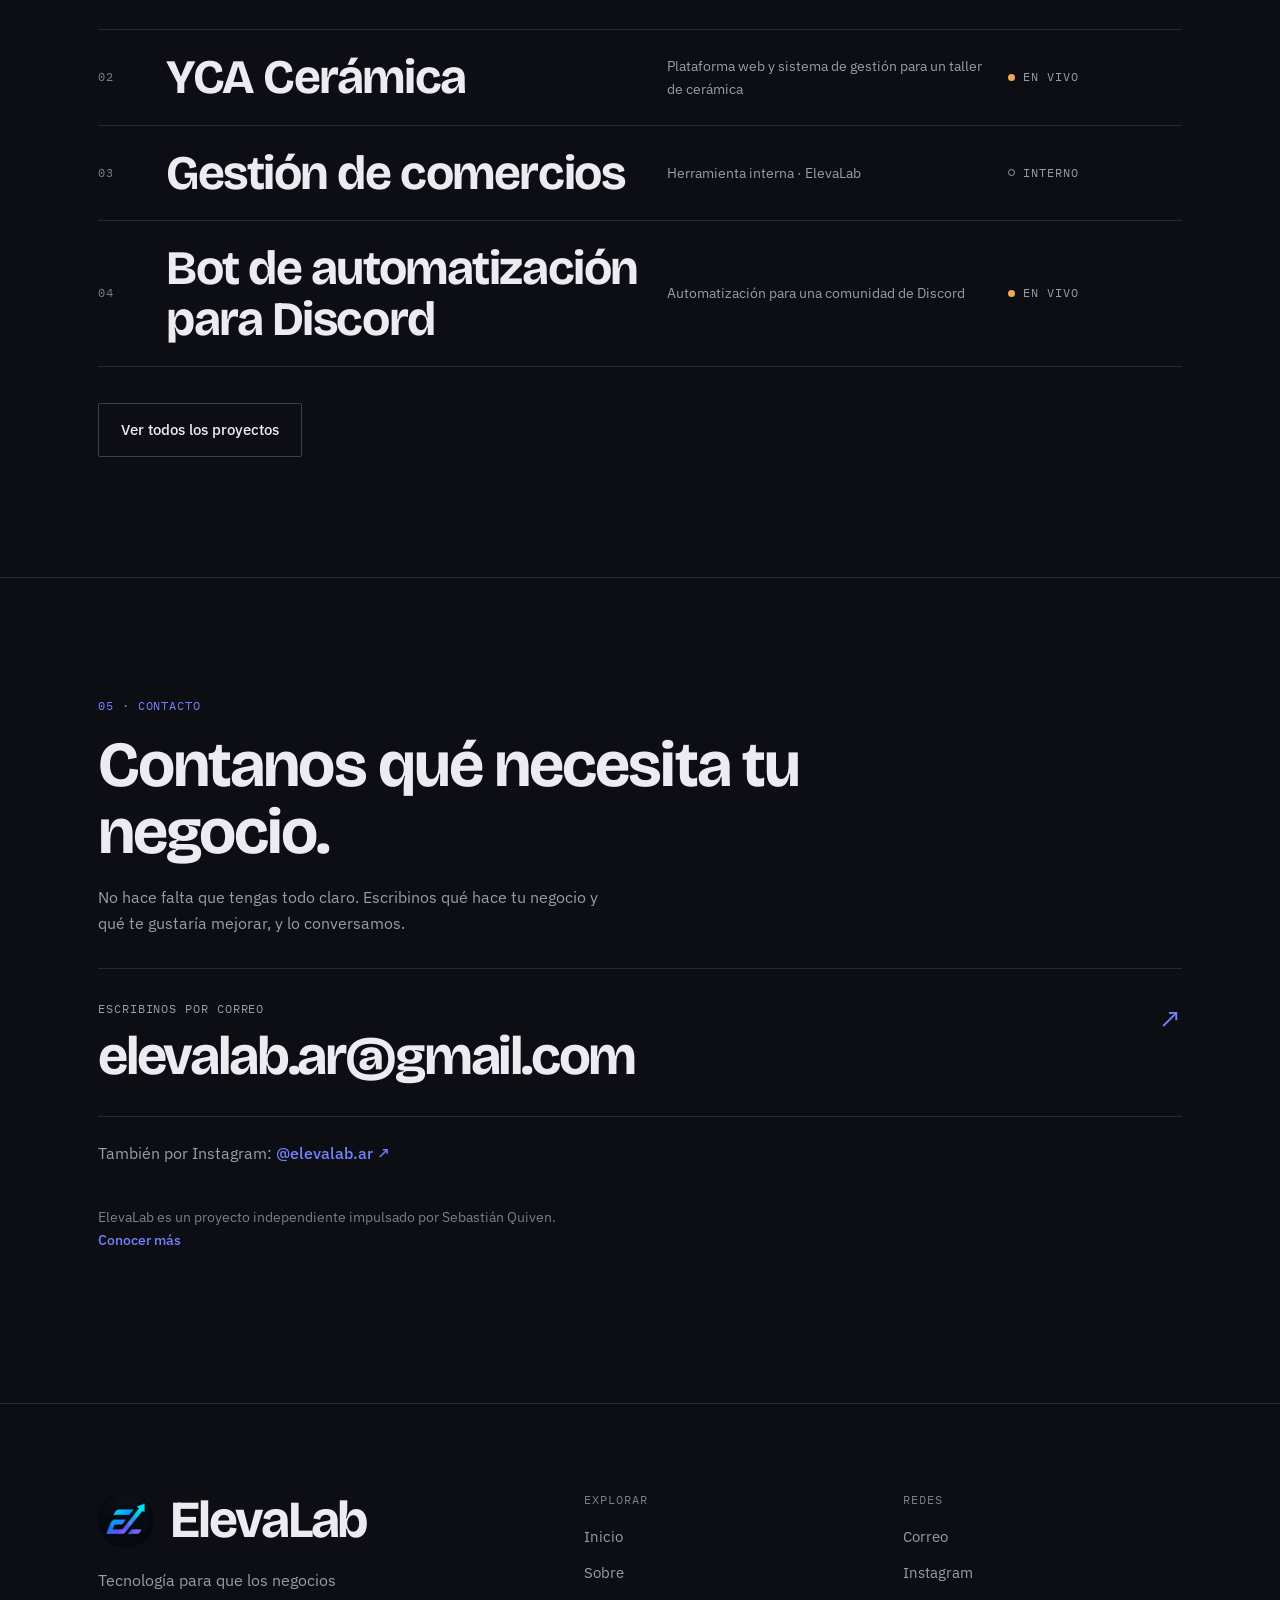
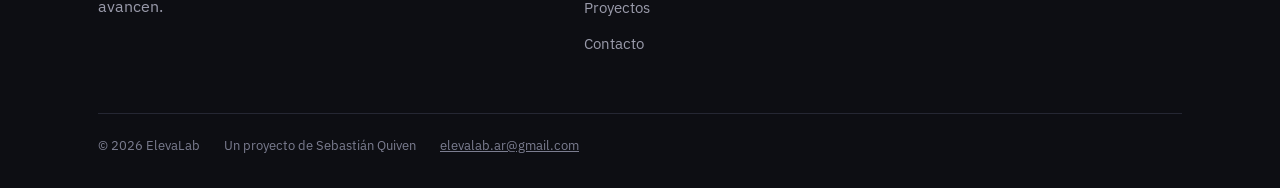
==== commit e7b87b09: "Update index.html" ====
--- a/index.html
+++ b/index.html
@@ -3,12 +3,12 @@
 <head>
 <meta charset="UTF-8">
 <meta name="viewport" content="width=device-width, initial-scale=1.0">
-<title>ElevaLab — Tecnología para que los negocios avancen</title>
-<meta name="description" content="ElevaLab es el proyecto profesional de Sebastián Quiven: herramientas y soluciones tecnológicas para negocios. Conocé los proyectos reales que se están construyendo.">
+<title>ElevaLab — Presencia digital y herramientas a medida para pequeños negocios</title>
+<meta name="description" content="Ayudamos a pequeños negocios y profesionales a mejorar su presencia digital y a trabajar mejor con herramientas hechas a su medida. Escribinos y conversamos.">
 <link rel="canonical" href="https://elevalabar.github.io/elevalab-web/index.html">
 <meta name="theme-color" content="#0d0e13">
-<meta property="og:title" content="ElevaLab — Tecnología para que los negocios avancen">
-<meta property="og:description" content="Herramientas y soluciones tecnológicas para negocios, construidas por Sebastián Quiven.">
+<meta property="og:title" content="ElevaLab — Presencia digital y herramientas a medida">
+<meta property="og:description" content="Ayudamos a pequeños negocios y profesionales a mejorar su presencia digital y a trabajar mejor con herramientas hechas a su medida.">
 <meta property="og:type" content="website">
 <meta property="og:locale" content="es_AR">
 <meta property="og:url" content="https://elevalabar.github.io/elevalab-web/index.html">
@@ -29,21 +29,29 @@
     <div class="hero-rejilla" aria-hidden="true"></div>
     <div class="contenedor hero-cuerpo">
       <div class="hero-texto">
-        <p class="mono hero-sup">Estudio tecnológico independiente</p>
-        <h1>Tecnología para que los negocios avancen.</h1>
-        <p class="lead">ElevaLab es el proyecto profesional de Sebastián Quiven: herramientas y soluciones tecnológicas para negocios reales.</p>
+        <p class="mono hero-sup">Presencia digital · Herramientas a medida</p>
+        <h1>Tecnología a la medida de tu negocio.</h1>
+        <p class="lead">Ayudamos a pequeños negocios y profesionales a mejorar su presencia digital y a trabajar mejor con herramientas hechas a su medida.</p>
         <div class="botones">
-          <a class="btn btn-primario" href="proyectos/index.html">Ver proyectos</a>
-          <a class="btn" href="sobre/index.html">Conocer ElevaLab</a>
+          <a class="btn btn-primario" href="#contacto">Contanos qué necesitás</a>
+          <a class="btn" href="#soluciones">En qué podemos ayudarte</a>
         </div>
       </div>
       <div class="hero-visual">
         <svg viewBox="0 0 400 400" fill="none" aria-hidden="true" focusable="false">
-          <circle cx="200" cy="200" r="199" stroke="#252733"/>
-          <circle cx="200" cy="200" r="140" stroke="#3b3e54" stroke-dasharray="2 7"/>
-          <path d="M0 200H400M200 0V400" stroke="#252733"/>
-          <path class="trazo" d="M14 386L386 14" pathLength="1" stroke="#7482ff" stroke-width="1.5"/>
-          <rect x="10" y="382" width="8" height="8" fill="#7482ff"/>
+          <defs>
+            <linearGradient id="subida" gradientUnits="userSpaceOnUse" x1="14" y1="386" x2="386" y2="14">
+              <stop offset="0" stop-color="#7482ff"/>
+              <stop offset="0.6" stop-color="#7482ff"/>
+              <stop offset="1" stop-color="#07d8f3"/>
+            </linearGradient>
+          </defs>
+          <circle class="hv-borde" cx="200" cy="200" r="199"/>
+          <circle class="hv-linea" cx="200" cy="200" r="140" stroke-dasharray="2 7"/>
+          <path class="hv-borde" d="M0 200H400M200 0V400"/>
+          <path class="trazo" d="M14 386L386 14" pathLength="1" stroke="url(#subida)" stroke-width="1.5"/>
+          <path d="M366 14H386V34" stroke="#07d8f3" stroke-width="1.5"/>
+          <rect class="hv-marca" x="10" y="382" width="8" height="8"/>
         </svg>
         <img src="assets/img/logo-oscuro.png" alt="Logo de ElevaLab" width="500" height="500">
       </div>
@@ -52,50 +60,88 @@
   </section>
 
   <section class="seccion">
-    <div class="contenedor cabecera">
-      <h2>En qué estamos trabajando</h2>
+    <div class="contenedor cabecera plano">
       <div>
-        <p class="intro">Todavía no ofrecemos un catálogo cerrado de servicios. Estas son las áreas alrededor de las que construimos proyectos hoy.</p>
-        <ul class="areas">
-          <li>
-            <h3>Presencia digital</h3>
-            <p>Ayudar a que un negocio se pueda encontrar y entender bien en internet.</p>
-          </li>
-          <li>
-            <h3>Crecimiento de negocios</h3>
-            <p>Entender dónde están las oportunidades reales de un negocio para crecer.</p>
-          </li>
-          <li>
-            <h3>Herramientas digitales</h3>
-            <p>Construir herramientas a medida cuando una planilla o un proceso manual ya no alcanza.</p>
-          </li>
-          <li>
-            <h3>Automatización</h3>
-            <p>Sacar de en medio las tareas repetitivas para que quede tiempo para lo importante.</p>
-          </li>
-          <li>
-            <h3>Tecnología aplicada</h3>
-            <p>Usar tecnología de forma concreta, no como palabra de moda.</p>
-          </li>
-        </ul>
+        <span class="mono etiqueta">01 · Para quién</span>
+        <h2>Para negocios que quieren trabajar mejor.</h2>
       </div>
+      <ul class="areas">
+        <li>
+          <h3>Presencia digital desordenada o inexistente</h3>
+          <p>Cuando alguien busca tu negocio en internet y no encuentra información clara, completa o actual.</p>
+        </li>
+        <li>
+          <h3>Trabajo manual que ya no alcanza</h3>
+          <p>Planillas, mensajes y papeles sueltos que cuesta mantener ordenados a medida que el negocio crece.</p>
+        </li>
+        <li>
+          <h3>Herramientas que no se ajustan a tu forma de trabajar</h3>
+          <p>Programas pensados para otros rubros, con funciones que sobran y otras que faltan.</p>
+        </li>
+      </ul>
+    </div>
+  </section>
+
+  <section class="seccion" id="soluciones">
+    <div class="contenedor cabecera plano">
+      <div>
+        <span class="mono etiqueta">02 · En qué podemos ayudarte</span>
+        <h2>Soluciones según lo que tu negocio necesita.</h2>
+        <p class="intro sec-intro">No trabajamos con paquetes cerrados: cada solución se define según tu caso.</p>
+      </div>
+      <ul class="areas" id="lista-servicios"></ul>
     </div>
   </section>
 
   <section class="seccion">
     <div class="contenedor">
-      <h2>Proyectos</h2>
-      <p class="intro" style="margin-top:20px">Esto es lo que ya construimos. Algunos están en vivo, otros son prototipos o herramientas de uso interno.</p>
+      <span class="mono etiqueta">03 · Cómo trabajamos</span>
+      <h2 class="sec-titulo-espacio">Primero conversamos, después proponemos.</h2>
+      <ol class="pasos">
+        <li>
+          <span class="mono">Paso 01</span>
+          <h3>Conversamos</h3>
+          <p>Nos contás cómo funciona tu negocio y qué te gustaría mejorar.</p>
+        </li>
+        <li>
+          <span class="mono">Paso 02</span>
+          <h3>Proponemos</h3>
+          <p>Te presentamos una propuesta concreta, con lo que incluye y lo que no.</p>
+        </li>
+        <li>
+          <span class="mono">Paso 03</span>
+          <h3>Construimos y revisamos</h3>
+          <p>Te mostramos avances para que puedas revisarlos y pedir ajustes.</p>
+        </li>
+        <li>
+          <span class="mono">Paso 04</span>
+          <h3>Ponemos en marcha</h3>
+          <p>Dejamos la solución funcionando y la ajustamos con vos.</p>
+        </li>
+      </ol>
+    </div>
+  </section>
+
+  <section class="seccion">
+    <div class="contenedor">
+      <span class="mono etiqueta">04 · Lo que ya construimos</span>
+      <h2>Proyectos reales.</h2>
+      <p class="intro sec-intro">Esto existe y funciona hoy. Algunos están en vivo; otros son privados o de uso interno.</p>
       <ul class="indice" id="indice-home"></ul>
       <a class="btn" href="proyectos/index.html">Ver todos los proyectos</a>
     </div>
   </section>
 
-  <section class="seccion cierre">
+  <section class="seccion cierre" id="contacto">
     <div class="contenedor">
-      <h2>¿Tenés un negocio y querés contarnos en qué estás trabajando?</h2>
-      <p>ElevaLab está en construcción. La forma más directa de contactarnos hoy es por Instagram.</p>
-      <a class="btn btn-primario" href="contacto/index.html">Ir a contacto</a>
+      <span class="mono etiqueta">05 · Contacto</span>
+      <h2>Contanos qué necesita tu negocio.</h2>
+      <p>No hace falta que tengas todo claro. Escribinos qué hace tu negocio y qué te gustaría mejorar, y lo conversamos.</p>
+      <div id="contacto-home"></div>
+      <noscript>
+        <p class="secundario">Escribinos a elevalab.ar@gmail.com o por Instagram: @elevalab.ar</p>
+      </noscript>
+      <p class="nota">ElevaLab es un proyecto independiente impulsado por Sebastián Quiven. <a class="enlace" href="sobre/index.html">Conocer más</a></p>
     </div>
   </section>
 
@@ -107,8 +153,10 @@
 <script>
   renderNavSitio('inicio', '');
   renderFooterSitio('');
-  renderEstadoLab('estado-lab');
-  renderIndiceProyectos('indice-home', 'proyectos/index.html');
+  renderEstadoLab('estado-lab', { soloReales: true });
+  renderServicios('lista-servicios', 'proyectos/index.html');
+  renderIndiceProyectos('indice-home', 'proyectos/index.html', { soloReales: true });
+  renderContactoHome('contacto-home');
 </script>
 </body>
 </html>
--- a/assets/css/style.css
+++ b/assets/css/style.css
@@ -236,8 +236,30 @@
 @media (min-width: 800px) {
   .cadena li { grid-template-columns: 64px minmax(0, 1fr) minmax(0, 1.3fr); gap: 32px; align-items: baseline; }
 }
-.filosofia { color: var(--color-muted); max-width: 56ch; margin-bottom: 32px; font-size: 17px; }
-.filosofia strong { color: var(--color-text); font-weight: 500; }
+
+/* Sobre: foto de Sebastián (paso 01). Círculo con anillo, eco del hero. */
+.persona-foto { --d: 180px; position: relative; width: var(--d); margin: 24px 0 0 12px; }
+.persona-foto::before {
+  content: ''; position: absolute; top: -12px; left: -12px;
+  width: calc(var(--d) + 24px); height: calc(var(--d) + 24px);
+  border: 1px solid var(--color-border); border-radius: 50%;
+}
+.persona-foto::after {
+  content: ''; position: absolute; width: 8px; height: 8px; background: var(--color-primary);
+  left: calc(50% + (var(--d) / 2 + 12px) * 0.7071 - 4px);
+  top: calc(var(--d) / 2 - (var(--d) / 2 + 12px) * 0.7071 - 4px);
+}
+.persona-foto img {
+  display: block; width: 100%; height: auto; aspect-ratio: 1 / 1;
+  object-fit: cover; border-radius: 50%;
+  filter: grayscale(1) contrast(1.05);
+  background: var(--color-surface);
+}
+.cadena .persona-foto figcaption { margin-top: 28px; color: var(--color-faint); }
+@media (min-width: 800px) {
+  .cadena li.persona { align-items: start; }
+  .persona-foto { --d: 220px; }
+}
 
 /* Proyectos: entradas completas */
 .proyecto {
@@ -312,3 +334,47 @@
   *, *::before, *::after { animation: none !important; transition: none !important; }
   ::view-transition-group(*), ::view-transition-old(*), ::view-transition-new(*) { animation: none !important; }
 }
+
+/* ── Home comercial (etapa 1): bloque agregado, no modifica nada de lo anterior ── */
+
+/* Color tomado del logo. Reservado para la punta del trazo del hero: no usar como color decorativo. */
+:root { --color-cian: #07d8f3; }
+
+/* Etiqueta de sección (mono, índigo) y espaciados de sección que antes iban como estilo suelto en el HTML */
+.etiqueta { display: block; color: var(--color-primary); margin-bottom: 18px; }
+.sec-intro { margin-top: 20px; }
+.sec-titulo-espacio { margin-bottom: 40px; }
+
+/* Áreas de trabajo: número, y enlace "Ejemplo real" a un proyecto existente */
+.areas .num { display: block; color: var(--color-faint); margin-bottom: 8px; }
+.areas .ejemplo { display: inline-block; margin-top: 12px; color: var(--color-primary); font-size: 13px; line-height: 1.5; text-decoration: none; }
+.areas .ejemplo span:first-child { color: var(--color-faint); margin-right: 6px; text-transform: uppercase; letter-spacing: 0.06em; }
+.areas .ejemplo:hover { text-decoration: underline; text-underline-offset: 4px; }
+
+/* Plano: línea vertical que separa el rótulo de la sección de su contenido (solo con la clase .plano) */
+@media (min-width: 900px) {
+  .cabecera.plano > .areas { border-left: 1px solid var(--color-border); padding-left: 24px; margin-left: -24px; }
+}
+
+/* Cómo trabajamos: cuatro pasos */
+.pasos { margin-top: 8px; }
+.pasos li { display: grid; gap: 8px; align-content: start; padding: 24px 0; border-top: 1px solid var(--color-border); }
+.pasos .mono { color: var(--color-primary); }
+.pasos h3 { font-size: 21px; letter-spacing: -0.02em; line-height: 1.2; }
+.pasos p { color: var(--color-muted); }
+@media (min-width: 900px) {
+  .pasos { display: grid; grid-template-columns: repeat(4, minmax(0, 1fr)); gap: 0 32px; }
+}
+
+/* Contacto por correo (reutiliza .ig) y textos del cierre */
+.ig-correo .ig-nombre { font-size: clamp(1.45rem, 5.4vw, 3.4rem); }
+.cierre .secundario { margin-top: 24px; color: var(--color-muted); }
+.cierre .nota { margin-top: 40px; color: var(--color-faint); font-size: 14px; max-width: 60ch; }
+
+/* Pie: enlaces dentro de la línea inferior heredan el color del texto */
+.pie-base a { color: inherit; }
+
+/* Dibujo del hero: colores desde las variables, no desde valores sueltos en el HTML */
+.hv-borde { stroke: var(--color-border); }
+.hv-linea { stroke: var(--color-line); }
+.hv-marca { fill: var(--color-primary); }
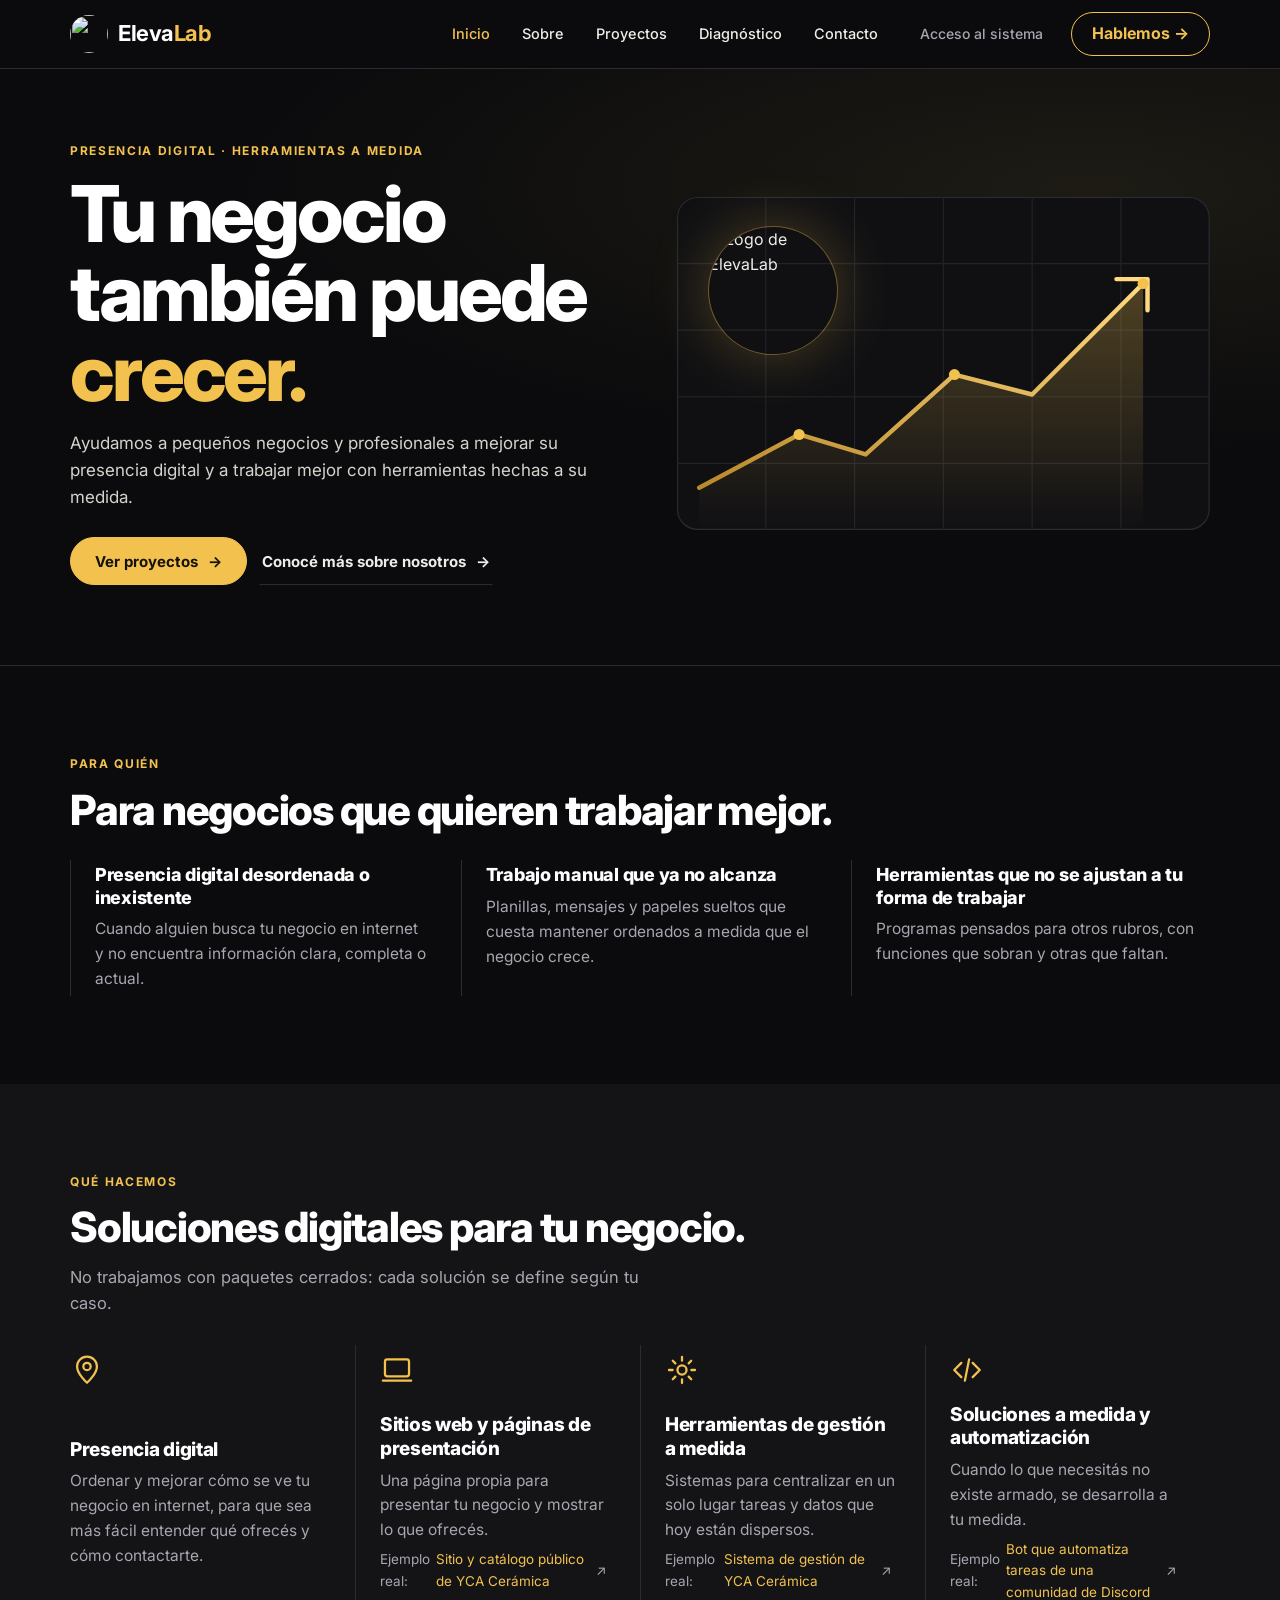
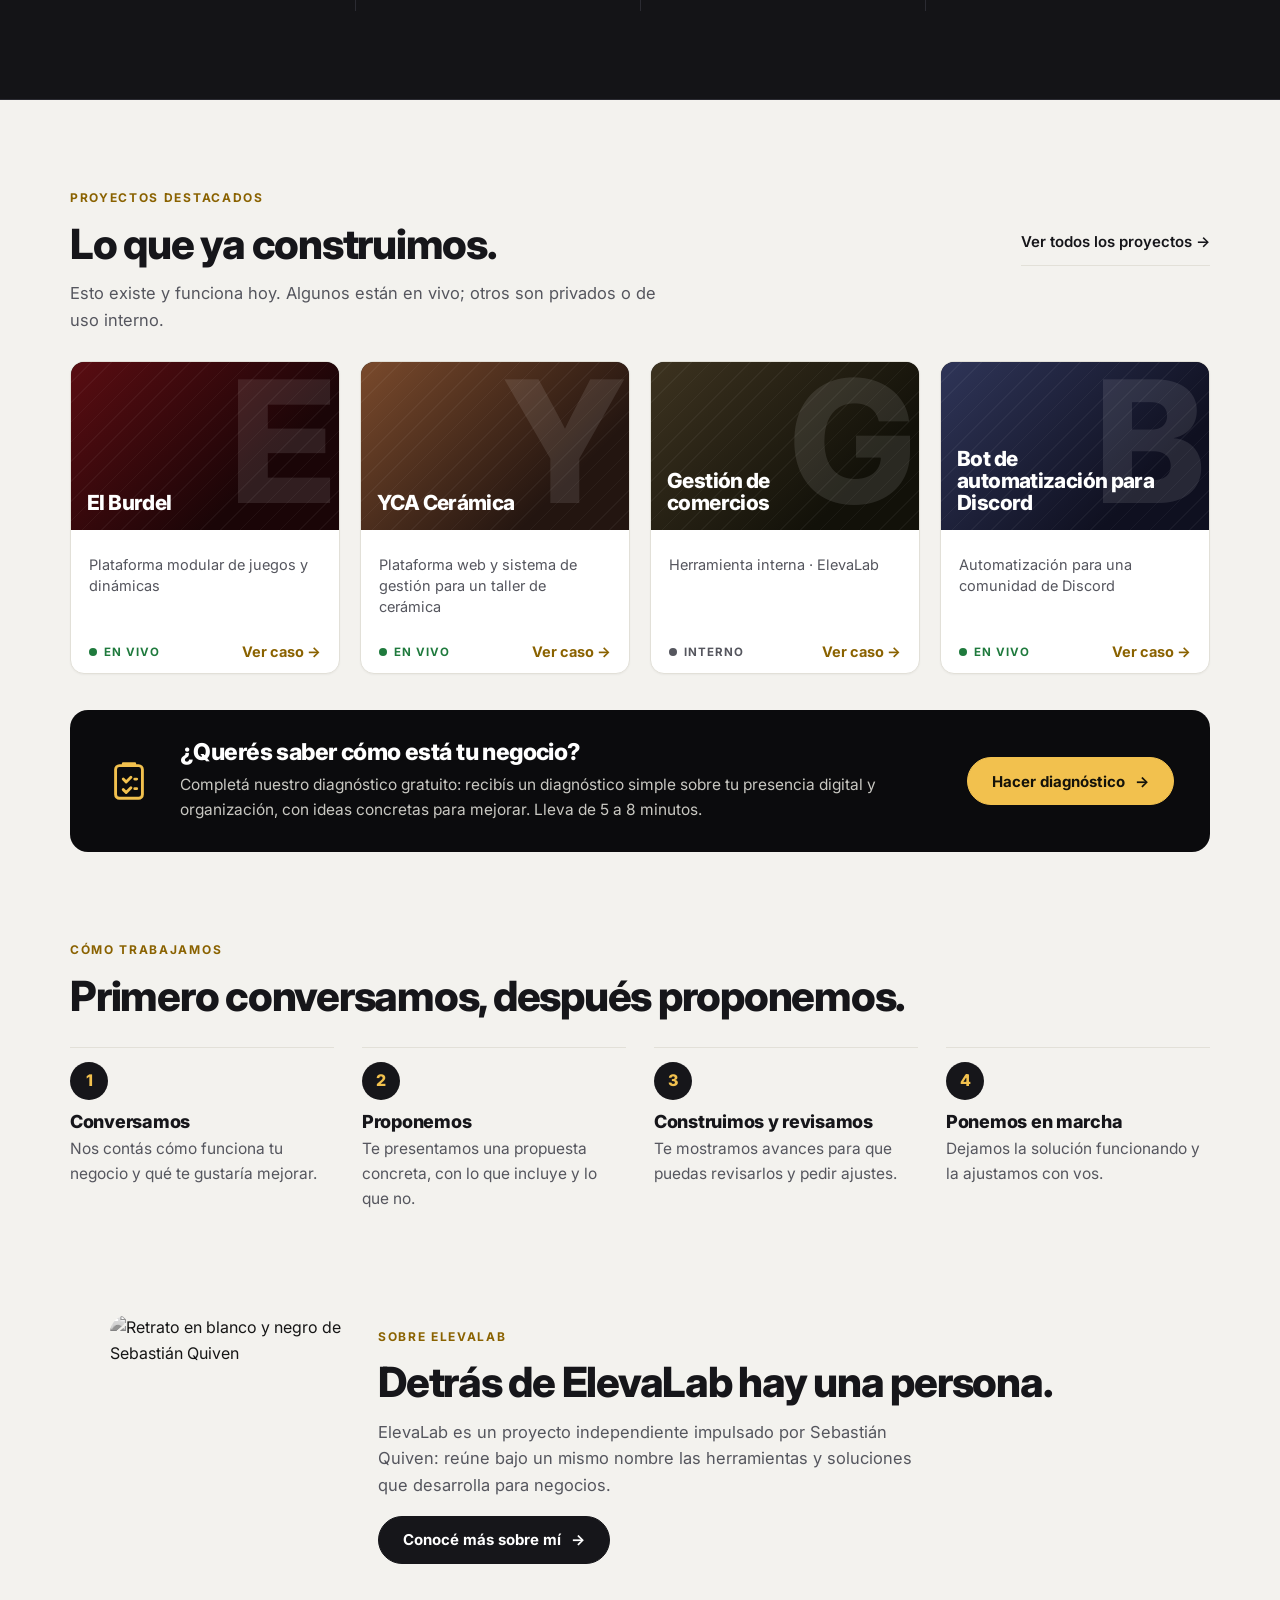
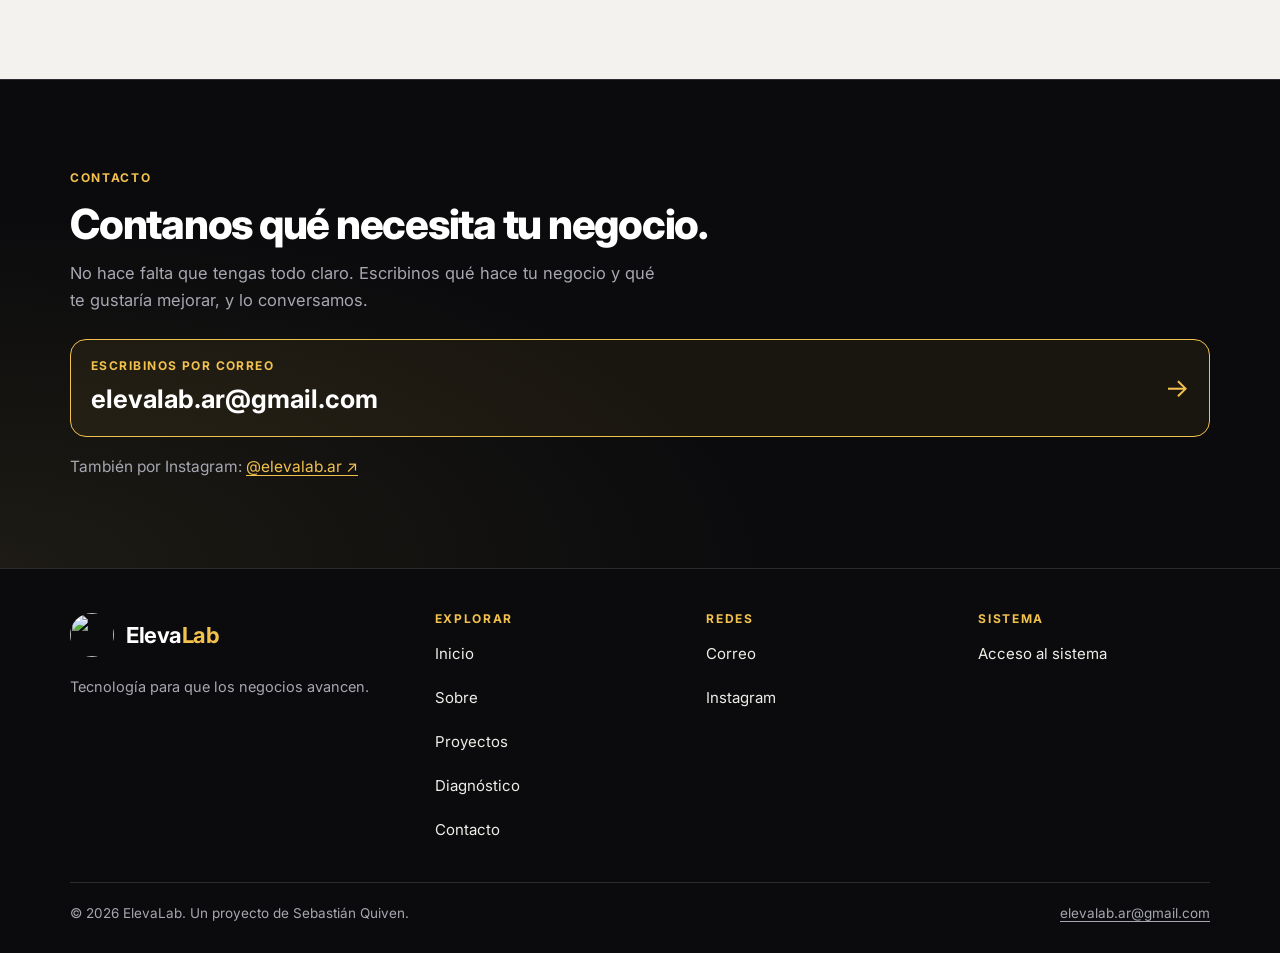
==== commit 7811b89e: "Update index.html" ====
--- a/index.html
+++ b/index.html
@@ -5,18 +5,18 @@
 <meta name="viewport" content="width=device-width, initial-scale=1.0">
 <title>ElevaLab — Presencia digital y herramientas a medida para pequeños negocios</title>
 <meta name="description" content="Ayudamos a pequeños negocios y profesionales a mejorar su presencia digital y a trabajar mejor con herramientas hechas a su medida. Escribinos y conversamos.">
-<link rel="canonical" href="https://elevalabar.github.io/elevalab-web/index.html">
-<meta name="theme-color" content="#0d0e13">
-<meta property="og:title" content="ElevaLab — Presencia digital y herramientas a medida">
-<meta property="og:description" content="Ayudamos a pequeños negocios y profesionales a mejorar su presencia digital y a trabajar mejor con herramientas hechas a su medida.">
+<link rel="canonical" href="https://elevalab.com.ar/index.html">
+<meta name="theme-color" content="#0b0b0d">
+<meta property="og:title" content="ElevaLab — Presencia digital y herramientas a medida para pequeños negocios">
+<meta property="og:description" content="Ayudamos a pequeños negocios y profesionales a mejorar su presencia digital y a trabajar mejor con herramientas hechas a su medida. Escribinos y conversamos.">
 <meta property="og:type" content="website">
 <meta property="og:locale" content="es_AR">
-<meta property="og:url" content="https://elevalabar.github.io/elevalab-web/index.html">
-<link rel="icon" type="image/png" href="assets/img/logo-oscuro.png">
-<link rel="apple-touch-icon" href="assets/img/logo-oscuro.png">
+<meta property="og:url" content="https://elevalab.com.ar/index.html">
+<link rel="icon" type="image/png" href="assets/img/logo-dorado-160.png">
+<link rel="apple-touch-icon" href="assets/img/logo-dorado.png">
 <link rel="preconnect" href="https://fonts.googleapis.com">
 <link rel="preconnect" href="https://fonts.gstatic.com" crossorigin>
-<link rel="stylesheet" href="https://fonts.googleapis.com/css2?family=Bricolage+Grotesque:opsz,wght@12..96,700&family=IBM+Plex+Mono:wght@400&family=IBM+Plex+Sans:wght@400;500&display=swap">
+<link rel="stylesheet" href="https://fonts.googleapis.com/css2?family=Inter:wght@400;500;600;700;800&display=swap">
 <link rel="stylesheet" href="assets/css/style.css">
 </head>
 <body>
@@ -26,46 +26,39 @@
 <main id="contenido">
 
   <section class="hero">
-    <div class="hero-rejilla" aria-hidden="true"></div>
     <div class="contenedor hero-cuerpo">
       <div class="hero-texto">
-        <p class="mono hero-sup">Presencia digital · Herramientas a medida</p>
-        <h1>Tecnología a la medida de tu negocio.</h1>
+        <span class="etiqueta">Presencia digital · Herramientas a medida</span>
+        <h1>Tu negocio también puede <em>crecer.</em></h1>
         <p class="lead">Ayudamos a pequeños negocios y profesionales a mejorar su presencia digital y a trabajar mejor con herramientas hechas a su medida.</p>
         <div class="botones">
-          <a class="btn btn-primario" href="#contacto">Contanos qué necesitás</a>
-          <a class="btn" href="#soluciones">En qué podemos ayudarte</a>
+          <a class="btn btn-oro" href="proyectos/index.html">Ver proyectos <span class="flecha" aria-hidden="true">→</span></a>
+          <a class="btn btn-texto" href="sobre/index.html">Conocé más sobre nosotros <span class="flecha" aria-hidden="true">→</span></a>
         </div>
       </div>
       <div class="hero-visual">
-        <svg viewBox="0 0 400 400" fill="none" aria-hidden="true" focusable="false">
+        <svg viewBox="0 0 480 300" fill="none" aria-hidden="true" focusable="false" preserveAspectRatio="xMidYMid meet">
           <defs>
-            <linearGradient id="subida" gradientUnits="userSpaceOnUse" x1="14" y1="386" x2="386" y2="14">
-              <stop offset="0" stop-color="#7482ff"/>
-              <stop offset="0.6" stop-color="#7482ff"/>
-              <stop offset="1" stop-color="#07d8f3"/>
-            </linearGradient>
+            <linearGradient id="area" x1="0" y1="0" x2="0" y2="1"><stop offset="0" stop-color="#f2c14e" stop-opacity=".28"/><stop offset="1" stop-color="#f2c14e" stop-opacity="0"/></linearGradient>
+            <linearGradient id="trazoOro" x1="0" y1="1" x2="1" y2="0"><stop offset="0" stop-color="#b9892a"/><stop offset="1" stop-color="#ffd980"/></linearGradient>
           </defs>
-          <circle class="hv-borde" cx="200" cy="200" r="199"/>
-          <circle class="hv-linea" cx="200" cy="200" r="140" stroke-dasharray="2 7"/>
-          <path class="hv-borde" d="M0 200H400M200 0V400"/>
-          <path class="trazo" d="M14 386L386 14" pathLength="1" stroke="url(#subida)" stroke-width="1.5"/>
-          <path d="M366 14H386V34" stroke="#07d8f3" stroke-width="1.5"/>
-          <rect class="hv-marca" x="10" y="382" width="8" height="8"/>
+          <rect x=".5" y=".5" width="479" height="299" rx="18" fill="#101013" stroke="#2b2b32"/>
+          <g stroke="#23232a"><path d="M0 60H480M0 120H480M0 180H480M0 240H480M80 0V300M160 0V300M240 0V300M320 0V300M400 0V300"/></g>
+          <path d="M20 262 L110 214 L170 232 L250 160 L320 178 L420 78 V300 H20Z" fill="url(#area)"/>
+          <path d="M20 262 L110 214 L170 232 L250 160 L320 178 L420 78" stroke="url(#trazoOro)" stroke-width="4" stroke-linecap="round" stroke-linejoin="round"/>
+          <path d="M396 74 H424 V102" stroke="#ffd980" stroke-width="4" stroke-linecap="round" stroke-linejoin="round"/>
+          <g fill="#f2c14e"><circle cx="110" cy="214" r="5"/><circle cx="250" cy="160" r="5"/><circle cx="420" cy="78" r="5"/></g>
         </svg>
-        <img src="assets/img/logo-oscuro.png" alt="Logo de ElevaLab" width="500" height="500">
+        <picture><source srcset="assets/img/logo-dorado-160.webp" type="image/webp"><img class="medalla" src="assets/img/logo-dorado-160.png" alt="Logo de ElevaLab" width="160" height="160" fetchpriority="high"></picture>
       </div>
     </div>
-    <div class="estado-lab" id="estado-lab"></div>
   </section>
 
   <section class="seccion">
-    <div class="contenedor cabecera plano">
-      <div>
-        <span class="mono etiqueta">01 · Para quién</span>
-        <h2>Para negocios que quieren trabajar mejor.</h2>
-      </div>
-      <ul class="areas">
+    <div class="contenedor">
+      <span class="etiqueta">Para quién</span>
+      <h2>Para negocios que quieren trabajar mejor.</h2>
+      <ul class="problemas">
         <li>
           <h3>Presencia digital desordenada o inexistente</h3>
           <p>Cuando alguien busca tu negocio en internet y no encuentra información clara, completa o actual.</p>
@@ -82,66 +75,72 @@
     </div>
   </section>
 
-  <section class="seccion" id="soluciones">
-    <div class="contenedor cabecera plano">
-      <div>
-        <span class="mono etiqueta">02 · En qué podemos ayudarte</span>
-        <h2>Soluciones según lo que tu negocio necesita.</h2>
-        <p class="intro sec-intro">No trabajamos con paquetes cerrados: cada solución se define según tu caso.</p>
-      </div>
-      <ul class="areas" id="lista-servicios"></ul>
+  <section class="seccion sec-carbon" id="soluciones">
+    <div class="contenedor">
+      <span class="etiqueta">Qué hacemos</span>
+      <h2>Soluciones digitales para tu negocio.</h2>
+      <p class="intro">No trabajamos con paquetes cerrados: cada solución se define según tu caso.</p>
+      <ul class="soluciones" id="lista-servicios"></ul>
     </div>
   </section>
 
-  <section class="seccion">
+  <section class="seccion sec-claro" id="proyectos">
     <div class="contenedor">
-      <span class="mono etiqueta">03 · Cómo trabajamos</span>
-      <h2 class="sec-titulo-espacio">Primero conversamos, después proponemos.</h2>
+      <div class="cab-fila">
+        <div>
+          <span class="etiqueta">Proyectos destacados</span>
+          <h2>Lo que ya construimos.</h2>
+        </div>
+        <a class="ver-todos" href="proyectos/index.html">Ver todos los proyectos →</a>
+      </div>
+      <p class="intro">Esto existe y funciona hoy. Algunos están en vivo; otros son privados o de uso interno.</p>
+      <ul class="tarjetas" id="tarjetas-home"></ul>
+
+      <div class="banner">
+        <div class="ico"><svg viewBox="0 0 24 24" fill="none" stroke="currentColor" stroke-width="1.5" stroke-linecap="round" stroke-linejoin="round" aria-hidden="true"><rect x="5" y="4" width="14" height="17" rx="2"/><path d="M9 4V3h6v1M9 11l1.5 1.5L13 10M9 16.5l1.5 1.5L13 15.5M15 11h1M15 16h1"/></svg></div>
+        <div>
+          <h3>¿Querés saber cómo está tu negocio?</h3>
+          <p>Completá nuestro diagnóstico gratuito: recibís un diagnóstico simple sobre tu presencia digital y organización, con ideas concretas para mejorar. Lleva de 5 a 8 minutos.</p>
+        </div>
+        <a class="btn btn-oro" id="btn-diagnostico" href="#">Hacer diagnóstico <span class="flecha" aria-hidden="true">→</span></a>
+      </div>
+    </div>
+  </section>
+
+  <section class="seccion sec-claro" style="padding-top:0">
+    <div class="contenedor">
+      <span class="etiqueta">Cómo trabajamos</span>
+      <h2>Primero conversamos, después proponemos.</h2>
       <ol class="pasos">
-        <li>
-          <span class="mono">Paso 01</span>
-          <h3>Conversamos</h3>
-          <p>Nos contás cómo funciona tu negocio y qué te gustaría mejorar.</p>
-        </li>
-        <li>
-          <span class="mono">Paso 02</span>
-          <h3>Proponemos</h3>
-          <p>Te presentamos una propuesta concreta, con lo que incluye y lo que no.</p>
-        </li>
-        <li>
-          <span class="mono">Paso 03</span>
-          <h3>Construimos y revisamos</h3>
-          <p>Te mostramos avances para que puedas revisarlos y pedir ajustes.</p>
-        </li>
-        <li>
-          <span class="mono">Paso 04</span>
-          <h3>Ponemos en marcha</h3>
-          <p>Dejamos la solución funcionando y la ajustamos con vos.</p>
-        </li>
+        <li><h3>Conversamos</h3><p>Nos contás cómo funciona tu negocio y qué te gustaría mejorar.</p></li>
+        <li><h3>Proponemos</h3><p>Te presentamos una propuesta concreta, con lo que incluye y lo que no.</p></li>
+        <li><h3>Construimos y revisamos</h3><p>Te mostramos avances para que puedas revisarlos y pedir ajustes.</p></li>
+        <li><h3>Ponemos en marcha</h3><p>Dejamos la solución funcionando y la ajustamos con vos.</p></li>
       </ol>
     </div>
   </section>
 
-  <section class="seccion">
+  <section class="seccion sec-claro" style="padding-top:0">
     <div class="contenedor">
-      <span class="mono etiqueta">04 · Lo que ya construimos</span>
-      <h2>Proyectos reales.</h2>
-      <p class="intro sec-intro">Esto existe y funciona hoy. Algunos están en vivo; otros son privados o de uso interno.</p>
-      <ul class="indice" id="indice-home"></ul>
-      <a class="btn" href="proyectos/index.html">Ver todos los proyectos</a>
+      <div class="sobre-t">
+        <figure><picture><source srcset="assets/img/profile-pic-520.webp" type="image/webp"><img src="assets/img/profile-pic.png" alt="Retrato en blanco y negro de Sebastián Quiven" width="612" height="612" loading="lazy" decoding="async"></picture></figure>
+        <div>
+          <span class="etiqueta">Sobre ElevaLab</span>
+          <h2>Detrás de ElevaLab hay una persona.</h2>
+          <p>ElevaLab es un proyecto independiente impulsado por Sebastián Quiven: reúne bajo un mismo nombre las herramientas y soluciones que desarrolla para negocios.</p>
+          <a class="btn btn-oscuro" href="sobre/index.html">Conocé más sobre mí <span class="flecha" aria-hidden="true">→</span></a>
+        </div>
+      </div>
     </div>
   </section>
 
   <section class="seccion cierre" id="contacto">
     <div class="contenedor">
-      <span class="mono etiqueta">05 · Contacto</span>
+      <span class="etiqueta">Contacto</span>
       <h2>Contanos qué necesita tu negocio.</h2>
-      <p>No hace falta que tengas todo claro. Escribinos qué hace tu negocio y qué te gustaría mejorar, y lo conversamos.</p>
+      <p class="intro">No hace falta que tengas todo claro. Escribinos qué hace tu negocio y qué te gustaría mejorar, y lo conversamos.</p>
       <div id="contacto-home"></div>
-      <noscript>
-        <p class="secundario">Escribinos a elevalab.ar@gmail.com o por Instagram: @elevalab.ar</p>
-      </noscript>
-      <p class="nota">ElevaLab es un proyecto independiente impulsado por Sebastián Quiven. <a class="enlace" href="sobre/index.html">Conocer más</a></p>
+      <noscript><p class="secundario">Escribinos a elevalab.ar@gmail.com o por Instagram: @elevalab.ar</p></noscript>
     </div>
   </section>
 
@@ -153,10 +152,10 @@
 <script>
   renderNavSitio('inicio', '');
   renderFooterSitio('');
-  renderEstadoLab('estado-lab', { soloReales: true });
   renderServicios('lista-servicios', 'proyectos/index.html');
-  renderIndiceProyectos('indice-home', 'proyectos/index.html', { soloReales: true });
+  renderProyectosDestacados('tarjetas-home', 'proyectos/index.html', '');
   renderContactoHome('contacto-home');
+  document.getElementById('btn-diagnostico').href = DIAGNOSTICO_URL;
 </script>
 </body>
 </html>
--- a/assets/css/style.css
+++ b/assets/css/style.css
@@ -1,380 +1,296 @@
-/* ElevaLab — sistema visual V2. Independiente de gestion-comercios. */
+/* ElevaLab — sistema visual V3 (oscuro, carbón, blanco y dorado). Mobile-first.
+   Independiente de gestion-comercios. Las páginas /solicitar/ y /privacidad/ usan su propio CSS. */
 
 :root {
-  --color-bg: #0d0e13;
-  --color-surface: #14151c;
-  --color-text: #ecebf2;
-  --color-muted: #9a9bab;
-  --color-primary: #7482ff;
-  --color-accent: #f0a75a;
-  --color-border: #252733;
-  --color-line: #3b3e54;
-  --color-faint: #7b7d90;
-  --font-display: 'Bricolage Grotesque', 'Space Grotesk', system-ui, sans-serif;
-  --font-body: 'IBM Plex Sans', system-ui, -apple-system, sans-serif;
-  --font-mono: 'IBM Plex Mono', ui-monospace, monospace;
-  --container: 1180px;
-  --pad: clamp(20px, 5vw, 48px);
+  --negro: #0b0b0d;
+  --carbon: #141417;
+  --carbon-2: #1c1c21;
+  --linea: #2b2b32;
+  --blanco: #ffffff;
+  --texto: #efede8;
+  --apagado: #a6a7b0;
+  --oro: #f2c14e;
+  --oro-claro: #ffd980;
+  --oro-texto: #8a6200;          /* dorado oscuro: texto legible sobre fondo claro */
+  --claro: #f3f2ee;
+  --claro-texto: #16161a;
+  --claro-apagado: #55565e;
+  --claro-linea: #e2e0d8;
+  --fuente: 'Inter', system-ui, -apple-system, 'Segoe UI', Roboto, 'Helvetica Neue', Arial, sans-serif;
+  --contenedor: 1180px;
+  --pad: 20px;
+  --radio: 14px;
+  --toque: 48px;
   color-scheme: dark;
 }
 
 *, *::before, *::after { box-sizing: border-box; }
-html { scroll-behavior: smooth; }
+html { scroll-behavior: smooth; -webkit-text-size-adjust: 100%; }
 body {
-  margin: 0;
-  background: var(--color-bg);
-  color: var(--color-text);
-  font: 400 16px/1.6 var(--font-body);
-  -webkit-font-smoothing: antialiased;
-}
-img { display: block; max-width: 100%; }
+  margin: 0; background: var(--negro); color: var(--texto);
+  font: 400 16px/1.6 var(--fuente); -webkit-font-smoothing: antialiased;
+  overflow-x: hidden;
+}
+img, svg { display: block; max-width: 100%; }
 a { color: inherit; }
-h1, h2, h3, p, ul, ol, dl { margin: 0; }
+h1, h2, h3, p, ul, ol, dl, dd { margin: 0; }
 ul, ol { padding: 0; list-style: none; }
-h1, h2, h3 {
-  font-family: var(--font-display);
-  font-weight: 700;
-  letter-spacing: -0.03em;
-  line-height: 1.04;
-}
-:focus-visible { outline: 2px solid var(--color-primary); outline-offset: 3px; }
-
-.contenedor { max-width: var(--container); margin: 0 auto; padding: 0 var(--pad); }
-.skip {
-  position: absolute; left: 12px; top: -60px; z-index: 60;
-  background: var(--color-text); color: var(--color-bg);
-  padding: 8px 14px; text-decoration: none;
-}
+h1, h2, h3 { font-weight: 800; letter-spacing: -0.03em; line-height: 1.08; }
+:focus-visible { outline: 3px solid var(--oro); outline-offset: 3px; border-radius: 4px; }
+
+.contenedor { width: 100%; max-width: var(--contenedor); margin: 0 auto; padding: 0 var(--pad); }
+.skip { position: absolute; left: 12px; top: -80px; z-index: 100; background: var(--oro); color: #111; padding: 12px 16px; font-weight: 700; text-decoration: none; border-radius: 8px; }
 .skip:focus { top: 12px; }
 
-.mono, .estado {
-  font: 400 11.5px/1.4 var(--font-mono);
-  letter-spacing: 0.08em;
-  text-transform: uppercase;
-}
+.etiqueta { display: block; font-size: 12px; font-weight: 700; letter-spacing: 0.14em; text-transform: uppercase; color: var(--oro); margin-bottom: 14px; }
+
+/* ── Botones ── */
+.btn {
+  display: inline-flex; align-items: center; justify-content: center; gap: 10px;
+  min-height: var(--toque); padding: 0 24px; border-radius: 999px;
+  font: 700 15px/1 var(--fuente); text-decoration: none; cursor: pointer;
+  border: 1.5px solid var(--oro); color: var(--oro); background: transparent;
+  transition: background .15s, color .15s, transform .15s;
+}
+.btn:hover { background: rgba(242,193,78,.12); }
+.btn-oro { background: var(--oro); color: #14120a; }
+.btn-oro:hover { background: var(--oro-claro); }
+.btn-texto { border-color: transparent; color: var(--texto); border-bottom: 1.5px solid var(--linea); border-radius: 0; padding: 0 2px; min-height: var(--toque); }
+.btn-texto:hover { background: transparent; border-bottom-color: var(--oro); }
+.btn .flecha { transition: transform .15s; }
+.btn:hover .flecha { transform: translateX(3px); }
+.btn-oscuro { background: var(--claro-texto); color: #fff; border-color: var(--claro-texto); }
+.btn-oscuro:hover { background: #2a2a30; }
 
 /* ── Navegación ── */
-.nav {
-  position: sticky; top: 0; z-index: 40;
-  background: var(--color-bg);
-  border-bottom: 1px solid var(--color-border);
-}
-.nav .contenedor { display: flex; align-items: center; justify-content: space-between; height: 64px; }
-.marca {
-  display: flex; align-items: center; gap: 12px;
-  text-decoration: none;
-  font: 700 20px/1 var(--font-display);
-  letter-spacing: -0.03em;
-}
-.marca img { width: 34px; height: 34px; }
-.enlaces { display: flex; gap: 30px; }
-.enlaces a {
-  position: relative; padding: 6px 0;
-  color: var(--color-muted); text-decoration: none; font-size: 14.5px;
-  transition: color 0.2s;
-}
-.enlaces a::after {
-  content: ''; position: absolute; left: 0; right: 0; bottom: 0; height: 1px;
-  background: var(--color-primary);
-  transform: scaleX(0); transform-origin: left;
-  transition: transform 0.25s ease;
-}
-.enlaces a:hover, .enlaces a[aria-current] { color: var(--color-text); }
-.enlaces a:hover::after, .enlaces a[aria-current]::after { transform: scaleX(1); }
-.btn-menu {
-  display: none; width: 44px; height: 44px;
-  align-items: center; justify-content: center;
-  background: none; border: 1px solid var(--color-border); border-radius: 2px;
-  color: var(--color-text); cursor: pointer;
-}
-@media (max-width: 760px) {
-  .btn-menu { display: flex; }
-  .enlaces {
-    position: absolute; top: 64px; left: 0; right: 0;
-    flex-direction: column; gap: 0;
-    padding: 4px var(--pad) 12px;
-    background: var(--color-bg);
-    border-bottom: 1px solid var(--color-border);
-    visibility: hidden; opacity: 0; transform: translateY(-6px);
-    transition: opacity 0.18s, transform 0.18s, visibility 0.18s;
-  }
-  .enlaces.abierto { visibility: visible; opacity: 1; transform: none; }
-  .enlaces a { padding: 16px 0; font-size: 18px; border-bottom: 1px solid var(--color-border); }
-  .enlaces a::after { display: none; }
-  .enlaces a[aria-current] { color: var(--color-primary); }
-}
-
-/* ── Botones ── */
-.botones { display: flex; flex-wrap: wrap; gap: 12px; }
-.btn {
-  display: inline-flex; align-items: center; gap: 10px;
-  padding: 14px 22px;
-  border: 1px solid var(--color-line); border-radius: 2px;
-  color: var(--color-text); text-decoration: none;
-  font-size: 15px; font-weight: 500;
-  transition: border-color 0.2s, background-color 0.2s;
-}
-.btn:hover { border-color: var(--color-muted); }
-.btn-primario { background: var(--color-primary); border-color: var(--color-primary); color: #0a0b14; font-weight: 600; }
-.btn-primario:hover { background: #95a0ff; border-color: #95a0ff; }
-
-/* ── Indicadores de estado ── */
-.estado { display: inline-flex; align-items: center; gap: 8px; color: var(--color-muted); white-space: nowrap; }
-.estado i { width: 7px; height: 7px; border-radius: 50%; background: var(--color-muted); flex-shrink: 0; }
-.estado.en-vivo i { background: var(--color-accent); }
-.estado.prototipo i { background: var(--color-primary); }
-.estado.interno i { background: transparent; border: 1px solid var(--color-muted); }
-
-/* ── Hero (home) ── */
-.hero { position: relative; overflow: hidden; padding-top: clamp(32px, 7vw, 80px); }
-.hero-rejilla {
-  position: absolute; inset: 0;
-  background-image:
-    linear-gradient(var(--color-border) 1px, transparent 1px),
-    linear-gradient(90deg, var(--color-border) 1px, transparent 1px);
-  background-size: 80px 80px;
-  opacity: 0.4;
-  -webkit-mask-image: linear-gradient(to bottom, #000 25%, transparent 95%);
-  mask-image: linear-gradient(to bottom, #000 25%, transparent 95%);
-}
-.hero-cuerpo {
-  position: relative; display: grid; gap: 28px; align-items: center;
-  padding-bottom: clamp(48px, 8vw, 96px);
-}
-.hero-sup { color: var(--color-primary); margin-bottom: 22px; }
-.hero h1 { font-size: clamp(2.75rem, 8.4vw, 6.75rem); margin-bottom: 28px; }
-.hero .lead { font-size: clamp(17px, 2vw, 19px); color: var(--color-muted); max-width: 52ch; margin-bottom: 34px; }
-.hero-visual { position: relative; width: 132px; aspect-ratio: 1; order: -1; }
-.hero-visual svg { position: absolute; inset: 0; width: 100%; height: 100%; }
-.hero-visual img { position: absolute; left: 27%; top: 27%; width: 46%; height: 46%; }
+.nav { position: sticky; top: 0; z-index: 50; background: var(--negro); border-bottom: 1px solid var(--linea); }
+.nav .contenedor { display: flex; align-items: center; justify-content: space-between; min-height: 68px; }
+.marca { display: inline-flex; align-items: center; gap: 10px; text-decoration: none; font-size: 22px; font-weight: 700; letter-spacing: -0.02em; color: var(--blanco); min-height: var(--toque); }
+.marca img { width: 38px; height: 38px; border-radius: 50%; }
+.marca b { color: var(--oro); font-weight: 700; }
+.btn-menu { width: var(--toque); height: var(--toque); display: inline-flex; align-items: center; justify-content: center; background: transparent; color: var(--texto); border: 1.5px solid var(--linea); border-radius: 12px; cursor: pointer; }
+.btn-menu:hover { border-color: var(--oro); }
+.enlaces { display: none; position: absolute; left: 0; right: 0; top: 100%; background: var(--negro); border-bottom: 1px solid var(--linea); padding: 8px var(--pad) 24px; box-shadow: 0 24px 40px rgba(0,0,0,.5); }
+.enlaces.abierto { display: block; }
+.enlaces a { display: flex; align-items: center; min-height: 56px; font-size: 18px; font-weight: 600; text-decoration: none; color: var(--texto); border-bottom: 1px solid var(--linea); }
+.enlaces a[aria-current="page"] { color: var(--oro); }
+.enlaces a.nav-acceso { font-size: 15px; font-weight: 500; color: var(--apagado); }
+.enlaces a.nav-cta { margin-top: 20px; justify-content: center; border: 0; min-height: 52px; font-size: 16px; }
+
 @media (min-width: 900px) {
-  .hero-cuerpo { grid-template-columns: minmax(0, 1.6fr) minmax(0, 1fr); gap: 48px; }
-  .hero-visual { order: 0; width: min(100%, 400px); justify-self: end; }
-}
-.estado-lab { position: relative; border-top: 1px solid var(--color-border); background: var(--color-bg); }
-.estado-lab .contenedor { display: flex; flex-wrap: wrap; gap: 10px 28px; padding-top: 16px; padding-bottom: 16px; }
-.estado-lab b { font-weight: 500; color: var(--color-text); }
-
-/* Único momento animado: entrada del hero y trazo de la flecha */
-@keyframes sube { from { opacity: 0; transform: translateY(14px); } }
-@keyframes trazo { from { stroke-dashoffset: 1; } }
-.hero-texto > * { animation: sube 0.7s cubic-bezier(0.2, 0.7, 0.2, 1) backwards; }
-.hero-texto > :nth-child(2) { animation-delay: 0.08s; }
-.hero-texto > :nth-child(3) { animation-delay: 0.16s; }
-.hero-texto > :nth-child(4) { animation-delay: 0.24s; }
-.trazo { stroke-dasharray: 1; animation: trazo 1.4s 0.3s cubic-bezier(0.4, 0, 0.2, 1) backwards; }
+  .btn-menu { display: none; }
+  .enlaces { display: flex; position: static; align-items: center; gap: 4px; background: transparent; border: 0; box-shadow: none; padding: 0; }
+  .enlaces a { min-height: 44px; padding: 0 14px; font-size: 14.5px; font-weight: 500; border: 0; color: var(--texto); border-radius: 8px; }
+  .enlaces a:hover { color: var(--oro); }
+  .enlaces a.nav-acceso { font-size: 14px; margin-left: 10px; }
+  .enlaces a.nav-cta { margin: 0 0 0 10px; padding: 0 20px; min-height: 44px; border: 1.5px solid var(--oro); color: var(--oro); border-radius: 999px; font-weight: 700; }
+  .enlaces a.nav-cta:hover { background: rgba(242,193,78,.12); }
+}
+
+/* ── Hero ── */
+.hero { position: relative; overflow: hidden; background: radial-gradient(120% 80% at 85% 20%, #1d1b14 0%, var(--negro) 55%); border-bottom: 1px solid var(--linea); }
+.hero-cuerpo { display: grid; gap: 28px; padding-top: 40px; padding-bottom: 44px; }
+.hero h1 { font-size: clamp(2.5rem, 11vw, 4.9rem); line-height: 1.01; letter-spacing: -0.04em; color: var(--blanco); }
+.hero h1 em { font-style: normal; color: var(--oro); }
+.hero .lead { margin-top: 18px; font-size: 17px; line-height: 1.6; color: #d4d3cd; max-width: 34em; }
+.hero .botones { display: grid; gap: 12px; margin-top: 26px; }
+.hero-visual { position: relative; aspect-ratio: 16 / 10; width: 100%; max-width: 560px; margin: 0 auto; }
+.hero-visual svg { width: 100%; height: 100%; }
+.hero-visual .medalla { position: absolute; left: 6%; top: 9%; width: 24%; height: auto; aspect-ratio: 1; border-radius: 50%; box-shadow: 0 0 60px rgba(242,193,78,.28), 0 0 0 1px rgba(242,193,78,.35); }
+@media (min-width: 600px) { .hero .botones { display: flex; flex-wrap: wrap; align-items: center; } }
+@media (min-width: 900px) {
+  .hero-cuerpo { grid-template-columns: 1.05fr 1fr; align-items: center; gap: 48px; padding-top: 72px; padding-bottom: 80px; }
+  .hero-visual { max-width: none; }
+}
 
 /* ── Secciones ── */
-.seccion { padding: clamp(64px, 10vw, 120px) 0; border-top: 1px solid var(--color-border); }
-.cabecera { display: grid; gap: 24px; }
+.seccion { padding: 56px 0; }
+.seccion h2 { font-size: clamp(1.7rem, 6.4vw, 2.6rem); color: var(--blanco); }
+.seccion .intro { margin-top: 14px; font-size: 16.5px; color: var(--apagado); max-width: 36em; }
+.sec-carbon { background: var(--carbon); border-bottom: 1px solid var(--linea); }
+.sec-claro { background: var(--claro); color: var(--claro-texto); }
+.sec-claro h2, .sec-claro h3 { color: var(--claro-texto); }
+.sec-claro .intro { color: var(--claro-apagado); }
+.sec-claro .etiqueta { color: var(--oro-texto); }
+@media (min-width: 900px) { .seccion { padding: 88px 0; } }
+
+/* Para quién */
+.problemas { display: grid; gap: 0; margin-top: 28px; }
+.problemas li { padding: 20px 0; border-top: 1px solid var(--linea); }
+.problemas h3 { font-size: 18px; letter-spacing: -0.015em; line-height: 1.25; color: var(--blanco); }
+.problemas p { margin-top: 8px; color: var(--apagado); font-size: 15.5px; }
+@media (min-width: 800px) { .problemas { grid-template-columns: repeat(3, 1fr); gap: 32px; } .problemas li { border-top: 0; border-left: 1px solid var(--linea); padding: 4px 0 4px 24px; } }
+
+/* Qué hacemos */
+.soluciones { display: grid; margin-top: 28px; }
+.sol { display: grid; grid-template-columns: 44px 1fr; gap: 16px; padding: 22px 0; border-top: 1px solid var(--linea); }
+.sol .ico { color: var(--oro); }
+.sol .ico svg { width: 34px; height: 34px; }
+.sol h3 { font-size: 19px; letter-spacing: -0.015em; line-height: 1.25; color: var(--blanco); }
+.sol p { margin-top: 8px; color: var(--apagado); font-size: 15.5px; }
+.sol .ejemplo { display: inline-flex; align-items: center; min-height: 44px; margin-top: 6px; font-size: 13.5px; color: var(--oro); text-decoration: none; }
+.sol .ejemplo:hover { text-decoration: underline; }
+.sol .ejemplo span { color: var(--apagado); margin-right: 6px; }
+@media (min-width: 700px) { .soluciones { grid-template-columns: repeat(2, 1fr); column-gap: 40px; } }
+@media (min-width: 1100px) { .soluciones { grid-template-columns: repeat(4, 1fr); column-gap: 0; } .sol { grid-template-columns: 1fr; padding: 8px 28px 8px 24px; border-top: 0; border-left: 1px solid var(--linea); } .sol:first-child { border-left: 0; padding-left: 0; } }
+
+/* Proyectos destacados */
+.cab-fila { display: flex; flex-wrap: wrap; align-items: end; justify-content: space-between; gap: 12px 24px; }
+.ver-todos { display: inline-flex; align-items: center; min-height: var(--toque); font-weight: 600; font-size: 15px; color: var(--claro-texto); text-decoration: none; border-bottom: 1.5px solid var(--claro-linea); }
+.ver-todos:hover { border-bottom-color: var(--oro-texto); }
+.tarjetas { display: grid; gap: 18px; margin-top: 28px; }
+.tarjeta { display: flex; flex-direction: column; background: #fff; border: 1px solid var(--claro-linea); border-radius: var(--radio); overflow: hidden; text-decoration: none; color: inherit; box-shadow: 0 1px 2px rgba(0,0,0,.04); transition: transform .15s, box-shadow .15s; }
+.tarjeta:hover { transform: translateY(-3px); box-shadow: 0 14px 30px rgba(0,0,0,.12); }
+.portada { position: relative; aspect-ratio: 16 / 10; width: 100%; background: var(--carbon); overflow: hidden; display: block; }
+.portada img { width: 100%; height: 100%; object-fit: cover; }
+.portada.gen { display: flex; align-items: flex-end; padding: 18px; color: #fff; isolation: isolate; }
+.portada.gen::before { content: ""; position: absolute; inset: 0; z-index: -2; background: var(--fondo, linear-gradient(135deg, #1c1c21, #0b0b0d)); }
+.portada.gen::after { content: ""; position: absolute; inset: 0; z-index: -1; background: repeating-linear-gradient(135deg, rgba(255,255,255,.045) 0 1px, transparent 1px 14px); }
+.portada .inicial { position: absolute; right: 14px; top: -6px; font-size: clamp(110px, 34vw, 170px); font-weight: 800; letter-spacing: -0.06em; line-height: 1; color: rgba(255,255,255,.1); }
+.portada .tit { position: relative; margin: 0; color: #fff; font-size: clamp(1.5rem, 6.4vw, 1.9rem); font-weight: 800; letter-spacing: -0.03em; line-height: 1.05; max-width: 80%; }
+.p-el-burdel { --fondo: linear-gradient(135deg, #5a0d12 0%, #1a0507 70%); }
+.p-yca { --fondo: linear-gradient(135deg, #7a4a2c 0%, #231510 75%); }
+.p-burdel-bot { --fondo: linear-gradient(135deg, #2f3558 0%, #0f1020 75%); }
+.p-gestion-comercios { --fondo: linear-gradient(135deg, #3d3320 0%, #121109 75%); }
+.p-spa-sosiego { --fondo: linear-gradient(135deg, #34423a 0%, #101512 75%); }
+.p-generico { --fondo: linear-gradient(135deg, #2a2a31 0%, #0f0f12 75%); }
+.tarjeta .cuerpo { display: flex; flex-direction: column; flex: 1; padding: 18px 18px 8px; }
+.tarjeta h3 { font-size: 18px; letter-spacing: -0.015em; line-height: 1.25; color: var(--claro-texto); }
+.tarjeta .cat { margin-top: 6px; font-size: 14.5px; color: var(--claro-apagado); line-height: 1.45; }
+.tarjeta .pie-t { display: flex; align-items: center; justify-content: space-between; gap: 10px; margin-top: auto; padding: 14px 18px 8px; min-height: var(--toque); }
+.tarjeta .ver { font-weight: 700; font-size: 14.5px; color: var(--oro-texto); }
+@media (min-width: 640px) { .tarjetas { grid-template-columns: repeat(2, 1fr); } }
+@media (min-width: 1000px) { .tarjetas { grid-template-columns: repeat(4, 1fr); gap: 20px; } }
+
+.estado { display: inline-flex; align-items: center; gap: 7px; font-size: 11.5px; font-weight: 700; letter-spacing: .08em; text-transform: uppercase; }
+.estado i { width: 8px; height: 8px; border-radius: 50%; background: currentColor; }
+.estado.en-vivo { color: #1f7a3d; } .estado.prototipo { color: #8a6200; } .estado.interno { color: #55565e; }
+.sec-oscura .estado.en-vivo, .portada .estado.en-vivo { color: #5ad483; } .sec-oscura .estado.prototipo { color: var(--oro); } .sec-oscura .estado.interno { color: var(--apagado); }
+
+/* Banner diagnóstico */
+.banner { margin-top: 36px; display: grid; gap: 20px; padding: 26px 22px; border-radius: 18px; background: var(--negro); color: var(--texto); }
+.banner .ico { color: var(--oro); }
+.banner .ico svg { width: 46px; height: 46px; }
+.banner h2, .banner h3 { color: #fff; font-size: 1.45rem; letter-spacing: -0.025em; }
+.banner p { margin-top: 8px; color: #c9c8c2; font-size: 15.5px; }
+.banner .btn { width: 100%; }
+@media (min-width: 760px) { .banner { grid-template-columns: auto 1fr auto; align-items: center; gap: 28px; padding: 30px 36px; } .banner .btn { width: auto; } }
+
+/* Cómo trabajamos */
+.pasos { display: grid; gap: 0; margin-top: 28px; counter-reset: p; }
+.pasos li { position: relative; padding: 20px 0 20px 56px; border-top: 1px solid var(--claro-linea); counter-increment: p; }
+.pasos li::before { content: counter(p); position: absolute; left: 0; top: 18px; width: 38px; height: 38px; border-radius: 50%; background: var(--claro-texto); color: var(--oro); display: grid; place-items: center; font-weight: 800; }
+.pasos h3 { font-size: 18px; letter-spacing: -0.015em; }
+.pasos p { margin-top: 6px; color: var(--claro-apagado); font-size: 15.5px; }
+@media (min-width: 900px) { .pasos { grid-template-columns: repeat(4, 1fr); gap: 28px; } .pasos li { padding: 64px 0 0; border-top: 1px solid var(--claro-linea); } .pasos li::before { top: 14px; } }
+
+/* Sobre (teaser) */
+.sobre-t { display: grid; gap: 28px; align-items: center; }
+.sobre-t figure { width: min(220px, 62%); }
+.sobre-t figure img { width: 100%; height: auto; aspect-ratio: 1; border-radius: 18px; object-fit: cover; filter: grayscale(1); }
+.sobre-t p { margin-top: 14px; color: var(--claro-apagado); font-size: 16.5px; max-width: 34em; }
+.sobre-t .btn { margin-top: 18px; }
+@media (min-width: 760px) { .sobre-t { grid-template-columns: 260px 1fr; gap: 48px; } .sobre-t figure { width: 100%; } }
+
+/* Cierre */
+.cierre { background: radial-gradient(100% 120% at 0% 100%, #1d1b14 0%, var(--negro) 60%); border-top: 1px solid var(--linea); }
+.cierre .nota { margin-top: 28px; font-size: 14.5px; color: var(--apagado); }
+.cierre .nota a, .enlace { color: var(--oro); text-underline-offset: 3px; }
+.card-contacto { display: flex; align-items: center; justify-content: space-between; gap: 14px; min-height: 76px; margin-top: 26px; padding: 16px 20px; border: 1.5px solid var(--oro); border-radius: 16px; text-decoration: none; background: rgba(242,193,78,.06); }
+.card-contacto:hover { background: rgba(242,193,78,.13); }
+.card-contacto .mini { display: block; font-size: 12px; font-weight: 700; letter-spacing: .12em; text-transform: uppercase; color: var(--oro); }
+.card-contacto .grande { display: block; margin-top: 4px; font-size: clamp(1.02rem, 4.6vw, 1.6rem); font-weight: 700; color: #fff; overflow-wrap: anywhere; }
+.card-contacto .flecha-g { font-size: 26px; color: var(--oro); }
+.secundario { margin-top: 18px; color: var(--apagado); font-size: 15.5px; }
+
+/* ── Páginas internas ── */
+.pagina-cab { padding: 44px var(--pad) 40px; max-width: var(--contenedor); margin: 0 auto; }
+.pagina-cab h1 { font-size: clamp(2.1rem, 8.6vw, 3.8rem); letter-spacing: -0.04em; line-height: 1.04; color: #fff; max-width: 17em; }
+.pagina-cab .lead { margin-top: 16px; font-size: 17px; color: #cfcec8; max-width: 36em; }
+@media (min-width: 900px) { .pagina-cab { padding-top: 72px; padding-bottom: 56px; } }
+
+.proyectos-lista { display: grid; gap: 28px; }
+.proyecto { display: grid; background: #fff; border: 1px solid var(--claro-linea); border-radius: 18px; overflow: hidden; scroll-margin-top: 90px; }
+.proyecto .portada { aspect-ratio: 16 / 9; }
+.proyecto .cuerpo-p { padding: 22px 20px 26px; }
+.proyecto h2 { font-size: clamp(1.5rem, 6vw, 2.1rem); color: var(--claro-texto); }
+.pr-top { display: flex; flex-wrap: wrap; align-items: center; gap: 8px 14px; margin-bottom: 10px; }
+.pr-cat { font-size: 13.5px; color: var(--claro-apagado); }
+.pr-desc { margin-top: 12px; font-size: 16.5px; color: #2b2c33; }
+.pr-pend { margin-top: 12px; color: var(--claro-apagado); font-size: 15.5px; }
+.pr-datos { margin-top: 20px; display: grid; gap: 18px; }
+.pr-datos dt { font-size: 12px; font-weight: 700; letter-spacing: .1em; text-transform: uppercase; color: var(--oro-texto); margin-bottom: 4px; }
+.pr-datos dd { font-size: 15.5px; color: #2b2c33; }
+.tec { display: flex; flex-wrap: wrap; gap: 8px; }
+.tec li { font-size: 13px; padding: 5px 11px; border-radius: 999px; background: var(--claro); border: 1px solid var(--claro-linea); color: #2b2c33; }
+.pr-enlace { margin-top: 22px; }
+.pr-enlace a.btn { width: 100%; }
+.sin-enlace { display: inline-block; font-size: 14.5px; color: var(--claro-apagado); }
+@media (min-width: 560px) { .pr-enlace a.btn { width: auto; } }
 @media (min-width: 900px) {
-  .cabecera { grid-template-columns: minmax(0, 1fr) minmax(0, 2fr); gap: 48px; }
-}
-.seccion h2 { font-size: clamp(2rem, 4.6vw, 3.25rem); }
-.intro { color: var(--color-muted); max-width: 56ch; margin-bottom: 36px; }
-
-.areas li { display: grid; gap: 6px; padding: 24px 0; border-top: 1px solid var(--color-border); }
-.areas li:last-child { border-bottom: 1px solid var(--color-border); }
-.areas h3 { font-size: 21px; letter-spacing: -0.02em; line-height: 1.2; }
-.areas p { color: var(--color-muted); }
-@media (min-width: 640px) {
-  .areas li { grid-template-columns: minmax(0, 1fr) minmax(0, 1.4fr); gap: 24px; }
-}
-
-/* Índice de proyectos */
-.indice { border-top: 1px solid var(--color-border); margin-bottom: 36px; }
-.fila-proy {
-  display: grid; align-items: center;
-  grid-template-columns: 1fr auto;
-  grid-template-areas: "num estado" "nombre nombre" "cat cat";
-  gap: 8px 16px;
-  padding: 22px 0;
-  border-bottom: 1px solid var(--color-border);
-  text-decoration: none;
-  transition: padding-left 0.25s ease;
-}
-.fp-num { grid-area: num; color: var(--color-faint); }
-.fp-nombre {
-  grid-area: nombre;
-  font: 700 clamp(1.7rem, 5vw, 3rem)/1.05 var(--font-display);
-  letter-spacing: -0.03em;
-  transition: color 0.2s;
-}
-.fp-cat { grid-area: cat; color: var(--color-muted); font-size: 14px; }
-.fila-proy .estado { grid-area: estado; }
-.fp-flecha { display: none; color: var(--color-primary); font-size: 22px; opacity: 0; transform: translate(-6px, 6px); transition: opacity 0.2s, transform 0.25s; }
-.fila-proy:hover, .fila-proy:focus-visible { padding-left: 14px; }
-.fila-proy:hover .fp-nombre, .fila-proy:focus-visible .fp-nombre { color: var(--color-primary); }
-.fila-proy:hover .fp-flecha, .fila-proy:focus-visible .fp-flecha { opacity: 1; transform: none; }
-@media (min-width: 900px) {
-  .fila-proy {
-    grid-template-columns: 48px minmax(0, 1.5fr) minmax(0, 1fr) 130px 24px;
-    grid-template-areas: "num nombre cat estado flecha";
-    gap: 0 20px;
-  }
-  .fp-flecha { display: block; grid-area: flecha; }
-}
-
-/* Cierre de home */
-.cierre h2 { font-size: clamp(2rem, 5.4vw, 4rem); max-width: 20ch; margin-bottom: 20px; }
-.cierre p { color: var(--color-muted); max-width: 52ch; margin-bottom: 32px; }
-
-/* ── Páginas interiores ── */
-.pagina-cab { padding: clamp(48px, 9vw, 104px) 0 clamp(40px, 6vw, 72px); }
-.pagina-cab h1 { font-size: clamp(2.5rem, 7vw, 5.5rem); max-width: 16ch; margin-bottom: 24px; }
-.pagina-cab .lead { color: var(--color-muted); font-size: clamp(17px, 2vw, 19px); max-width: 54ch; }
-
-/* Sobre: cadena */
-.cadena li {
-  display: grid; gap: 10px; padding: 28px 0;
-  border-top: 1px solid var(--color-border);
-}
-.cadena li:last-child { border-bottom: 1px solid var(--color-border); }
-.cadena .mono { color: var(--color-primary); }
-.cadena h2 { font-size: clamp(1.8rem, 4vw, 2.75rem); }
-.cadena p { color: var(--color-muted); max-width: 52ch; }
-@media (min-width: 800px) {
-  .cadena li { grid-template-columns: 64px minmax(0, 1fr) minmax(0, 1.3fr); gap: 32px; align-items: baseline; }
-}
-
-/* Sobre: foto de Sebastián (paso 01). Círculo con anillo, eco del hero. */
-.persona-foto { --d: 180px; position: relative; width: var(--d); margin: 24px 0 0 12px; }
-.persona-foto::before {
-  content: ''; position: absolute; top: -12px; left: -12px;
-  width: calc(var(--d) + 24px); height: calc(var(--d) + 24px);
-  border: 1px solid var(--color-border); border-radius: 50%;
-}
-.persona-foto::after {
-  content: ''; position: absolute; width: 8px; height: 8px; background: var(--color-primary);
-  left: calc(50% + (var(--d) / 2 + 12px) * 0.7071 - 4px);
-  top: calc(var(--d) / 2 - (var(--d) / 2 + 12px) * 0.7071 - 4px);
-}
-.persona-foto img {
-  display: block; width: 100%; height: auto; aspect-ratio: 1 / 1;
-  object-fit: cover; border-radius: 50%;
-  filter: grayscale(1) contrast(1.05);
-  background: var(--color-surface);
-}
-.cadena .persona-foto figcaption { margin-top: 28px; color: var(--color-faint); }
-@media (min-width: 800px) {
-  .cadena li.persona { align-items: start; }
-  .persona-foto { --d: 220px; }
-}
-
-/* Proyectos: entradas completas */
-.proyecto {
-  display: grid; gap: 4px; padding: 48px 0;
-  border-top: 1px solid var(--color-border);
-  scroll-margin-top: 72px;
-}
-.proyecto:last-child { border-bottom: 1px solid var(--color-border); }
-.pr-num {
-  font: 700 clamp(4rem, 14vw, 9rem)/0.9 var(--font-display);
-  letter-spacing: -0.05em;
-  color: transparent;
-  -webkit-text-stroke: 1px var(--color-line);
-}
-.pr-top { display: flex; flex-wrap: wrap; align-items: center; gap: 8px 20px; margin-bottom: 16px; }
-.pr-cat { color: var(--color-muted); font-size: 14px; }
-.proyecto h2 { font-size: clamp(2.2rem, 6vw, 4.25rem); margin-bottom: 20px; }
-.pr-desc { font-size: 18px; max-width: 58ch; margin-bottom: 28px; }
-.pr-pend { border: 1px dashed var(--color-line); padding: 18px 20px; color: var(--color-muted); max-width: 52ch; margin-bottom: 24px; }
-.pr-datos { display: grid; gap: 22px; margin-bottom: 28px; }
-.pr-datos dt { font: 400 11.5px/1.4 var(--font-mono); letter-spacing: 0.08em; text-transform: uppercase; color: var(--color-faint); margin-bottom: 6px; }
-.pr-datos dd { margin: 0; color: var(--color-muted); }
-.tec { display: flex; flex-wrap: wrap; gap: 8px; }
-.tec li { font: 400 12px/1.4 var(--font-mono); color: var(--color-muted); border: 1px solid var(--color-border); border-radius: 2px; padding: 4px 10px; }
-.enlace { color: var(--color-primary); text-decoration: none; font-weight: 500; border-bottom: 1px solid transparent; transition: border-color 0.2s; }
-.enlace:hover { border-bottom-color: var(--color-primary); }
-.sin-enlace { color: var(--color-faint); font-size: 14px; }
-@media (min-width: 900px) {
-  .proyecto { grid-template-columns: minmax(120px, 1fr) minmax(0, 3.2fr); gap: 0 48px; }
-  .pr-datos { grid-template-columns: 1fr 1fr; }
-  .pr-datos > div:last-child { grid-column: 1 / -1; }
-}
-
-/* ── Contacto ── */
-.ig {
-  position: relative; display: grid; gap: 12px; padding: 32px 0;
-  border-top: 1px solid var(--color-border); border-bottom: 1px solid var(--color-border);
-  text-decoration: none;
-}
-.ig-nombre { font: 700 clamp(2.2rem, 9vw, 6rem)/1 var(--font-display); letter-spacing: -0.04em; overflow-wrap: anywhere; transition: color 0.2s; }
-.ig-flecha { position: absolute; right: 0; top: 28px; color: var(--color-primary); font-size: 28px; transition: transform 0.25s; }
-.ig:hover .ig-nombre { color: var(--color-primary); }
-.ig:hover .ig-flecha { transform: translate(4px, -4px); }
-.ig .mono { color: var(--color-muted); }
-.canales li {
-  display: flex; align-items: center; justify-content: space-between; gap: 16px;
-  padding: 20px 0; border-bottom: 1px solid var(--color-border);
-}
-.canales b { display: block; font-weight: 500; }
-.canales small { display: block; font-size: 13.5px; color: var(--color-muted); }
-.pendiente { color: var(--color-faint); font-size: 14px; }
-
-/* ── Footer ── */
-.pie { border-top: 1px solid var(--color-border); padding: clamp(48px, 8vw, 88px) 0 32px; }
-.pie-grid { display: grid; gap: 40px; margin-bottom: 56px; }
-@media (min-width: 900px) { .pie-grid { grid-template-columns: 1.6fr 1fr 1fr; } }
-.pie-marca { display: flex; align-items: center; gap: 16px; margin-bottom: 20px; text-decoration: none; }
-.pie-marca img { width: 56px; height: 56px; }
-.pie-marca span { font: 700 clamp(2rem, 6vw, 3.25rem)/1 var(--font-display); letter-spacing: -0.04em; }
-.pie-frase { color: var(--color-muted); max-width: 30ch; }
-.pie-tit { font: 400 11.5px/1.4 var(--font-mono); letter-spacing: 0.08em; text-transform: uppercase; color: var(--color-faint); margin-bottom: 16px; }
-.pie ul { display: grid; gap: 10px; }
-.pie ul a { color: var(--color-muted); text-decoration: none; font-size: 15px; transition: color 0.2s; }
-.pie ul a:hover { color: var(--color-text); }
-.pie-base { border-top: 1px solid var(--color-border); padding-top: 22px; display: flex; flex-wrap: wrap; gap: 6px 24px; font-size: 13px; color: var(--color-faint); }
-
-/* ── Transición entre páginas y movimiento reducido ── */
-@view-transition { navigation: auto; }
-::view-transition-old(root), ::view-transition-new(root) { animation-duration: 0.2s; }
-@media (prefers-reduced-motion: reduce) {
-  html { scroll-behavior: auto; }
-  *, *::before, *::after { animation: none !important; transition: none !important; }
-  ::view-transition-group(*), ::view-transition-old(*), ::view-transition-new(*) { animation: none !important; }
-}
-
-/* ── Home comercial (etapa 1): bloque agregado, no modifica nada de lo anterior ── */
-
-/* Color tomado del logo. Reservado para la punta del trazo del hero: no usar como color decorativo. */
-:root { --color-cian: #07d8f3; }
-
-/* Etiqueta de sección (mono, índigo) y espaciados de sección que antes iban como estilo suelto en el HTML */
-.etiqueta { display: block; color: var(--color-primary); margin-bottom: 18px; }
-.sec-intro { margin-top: 20px; }
-.sec-titulo-espacio { margin-bottom: 40px; }
-
-/* Áreas de trabajo: número, y enlace "Ejemplo real" a un proyecto existente */
-.areas .num { display: block; color: var(--color-faint); margin-bottom: 8px; }
-.areas .ejemplo { display: inline-block; margin-top: 12px; color: var(--color-primary); font-size: 13px; line-height: 1.5; text-decoration: none; }
-.areas .ejemplo span:first-child { color: var(--color-faint); margin-right: 6px; text-transform: uppercase; letter-spacing: 0.06em; }
-.areas .ejemplo:hover { text-decoration: underline; text-underline-offset: 4px; }
-
-/* Plano: línea vertical que separa el rótulo de la sección de su contenido (solo con la clase .plano) */
-@media (min-width: 900px) {
-  .cabecera.plano > .areas { border-left: 1px solid var(--color-border); padding-left: 24px; margin-left: -24px; }
-}
-
-/* Cómo trabajamos: cuatro pasos */
-.pasos { margin-top: 8px; }
-.pasos li { display: grid; gap: 8px; align-content: start; padding: 24px 0; border-top: 1px solid var(--color-border); }
-.pasos .mono { color: var(--color-primary); }
-.pasos h3 { font-size: 21px; letter-spacing: -0.02em; line-height: 1.2; }
-.pasos p { color: var(--color-muted); }
-@media (min-width: 900px) {
-  .pasos { display: grid; grid-template-columns: repeat(4, minmax(0, 1fr)); gap: 0 32px; }
-}
-
-/* Contacto por correo (reutiliza .ig) y textos del cierre */
-.ig-correo .ig-nombre { font-size: clamp(1.45rem, 5.4vw, 3.4rem); }
-.cierre .secundario { margin-top: 24px; color: var(--color-muted); }
-.cierre .nota { margin-top: 40px; color: var(--color-faint); font-size: 14px; max-width: 60ch; }
-
-/* Pie: enlaces dentro de la línea inferior heredan el color del texto */
-.pie-base a { color: inherit; }
-
-/* Dibujo del hero: colores desde las variables, no desde valores sueltos en el HTML */
-.hv-borde { stroke: var(--color-border); }
-.hv-linea { stroke: var(--color-line); }
-.hv-marca { fill: var(--color-primary); }
+  .proyecto { grid-template-columns: 5fr 7fr; }
+  .proyecto .portada { aspect-ratio: auto; min-height: 100%; }
+  .proyecto .cuerpo-p { padding: 34px 38px 38px; }
+  .pr-datos { grid-template-columns: 1fr 1fr; gap: 22px 28px; }
+  .pr-datos .ancho { grid-column: 1 / -1; }
+}
+
+/* Sobre */
+.cadena { display: grid; gap: 0; }
+.cadena > li { display: grid; grid-template-columns: 44px 1fr; gap: 6px 14px; padding: 24px 0; border-top: 1px solid var(--claro-linea); }
+.cadena .n { font-size: 13px; font-weight: 700; color: var(--oro-texto); padding-top: 6px; }
+.cadena h2 { font-size: 1.6rem; color: var(--claro-texto); }
+.cadena p { margin-top: 8px; color: var(--claro-apagado); font-size: 16.5px; max-width: 38em; }
+.persona-foto { margin-top: 12px; width: 124px; }
+.persona-foto img { width: 100%; height: auto; border-radius: 50%; border: 2px solid var(--oro); }
+.frase-final { font-size: clamp(1.3rem, 5vw, 1.9rem); font-weight: 700; letter-spacing: -0.025em; line-height: 1.25; color: #fff; max-width: 28em; }
+.frase-final span { color: var(--apagado); font-weight: 500; }
+.hecho-lista { display: grid; gap: 14px; margin-top: 24px; }
+.hecho-lista li { padding-left: 22px; position: relative; color: var(--claro-apagado); font-size: 16px; }
+.hecho-lista li::before { content: ""; position: absolute; left: 0; top: .6em; width: 8px; height: 8px; border-radius: 50%; background: var(--oro-texto); }
+.botones { display: grid; gap: 12px; margin-top: 28px; }
+@media (min-width: 560px) { .botones { display: flex; flex-wrap: wrap; } }
+
+/* Contacto */
+.canales { display: grid; gap: 0; margin-top: 8px; }
+.canales li { display: flex; align-items: center; justify-content: space-between; gap: 14px; min-height: 64px; padding: 12px 0; border-top: 1px solid var(--linea); }
+.canales b { display: block; color: #fff; font-size: 16.5px; }
+.canales small { display: block; color: var(--apagado); font-size: 14px; margin-top: 2px; }
+.pendiente { color: var(--apagado); font-size: 13.5px; border: 1px dashed var(--linea); border-radius: 999px; padding: 6px 12px; white-space: nowrap; }
+.guia { display: grid; gap: 10px; margin-top: 18px; }
+.guia li { padding-left: 24px; position: relative; color: #d4d3cd; }
+.guia li::before { content: "→"; position: absolute; left: 0; color: var(--oro); }
+.dos-col { display: grid; gap: 40px; }
+@media (min-width: 900px) { .dos-col { grid-template-columns: 1fr 1fr; gap: 64px; } }
+.sec-oscura h2 { color: #fff; }
+
+/* Acceso */
+.acceso-caja { max-width: 560px; padding: 26px 22px; border: 1px solid var(--linea); border-radius: 18px; background: var(--carbon); }
+.acceso-caja h2 { font-size: 1.5rem; }
+.acceso-caja p { margin-top: 12px; color: var(--apagado); }
+.acceso-caja .btn { width: 100%; margin-top: 22px; }
+@media (min-width: 560px) { .acceso-caja .btn { width: auto; } .acceso-caja { padding: 32px; } }
+
+/* ── Pie ── */
+.pie { background: var(--negro); border-top: 1px solid var(--linea); padding: 44px 0 28px; }
+.pie-grid { display: grid; gap: 30px; }
+.pie-marca { display: inline-flex; align-items: center; gap: 12px; text-decoration: none; font-size: 22px; font-weight: 700; color: #fff; letter-spacing: -0.02em; }
+.pie-marca img { width: 44px; height: 44px; border-radius: 50%; }
+.pie-marca b { color: var(--oro); font-weight: 700; }
+.pie-frase { margin-top: 10px; color: var(--apagado); font-size: 14.5px; }
+.pie-tit { font-size: 12px; font-weight: 700; letter-spacing: .14em; text-transform: uppercase; color: var(--oro); margin-bottom: 6px; }
+.pie ul a { display: flex; align-items: center; min-height: 44px; color: var(--texto); text-decoration: none; font-size: 15px; }
+.pie ul a:hover { color: var(--oro); }
+.pie-base { display: flex; flex-direction: column; gap: 6px; margin-top: 30px; padding-top: 20px; border-top: 1px solid var(--linea); font-size: 13.5px; color: var(--apagado); }
+.pie-base a { color: var(--apagado); text-underline-offset: 3px; }
+@media (min-width: 800px) { .pie-grid { grid-template-columns: 1.4fr 1fr 1fr 1fr; gap: 40px; } .pie-base { flex-direction: row; justify-content: space-between; } }
+
+@media (prefers-reduced-motion: reduce) { html { scroll-behavior: auto; } *, *::before, *::after { transition: none !important; animation: none !important; } }
+
+/* Áreas de toque cómodas en enlaces sueltos */
+.canales .enlace { display: inline-flex; align-items: center; justify-content: flex-end; min-height: 44px; min-width: 64px; }
+
+/* Tarjetas de igual altura y títulos que no deforman la portada */
+.tarjetas > li { display: flex; }
+.tarjetas > li > .tarjeta { width: 100%; }
+@media (min-width: 1000px) { .tarjeta .portada .tit { font-size: 1.3rem; max-width: 88%; } .tarjeta .portada.gen { padding: 16px; } }
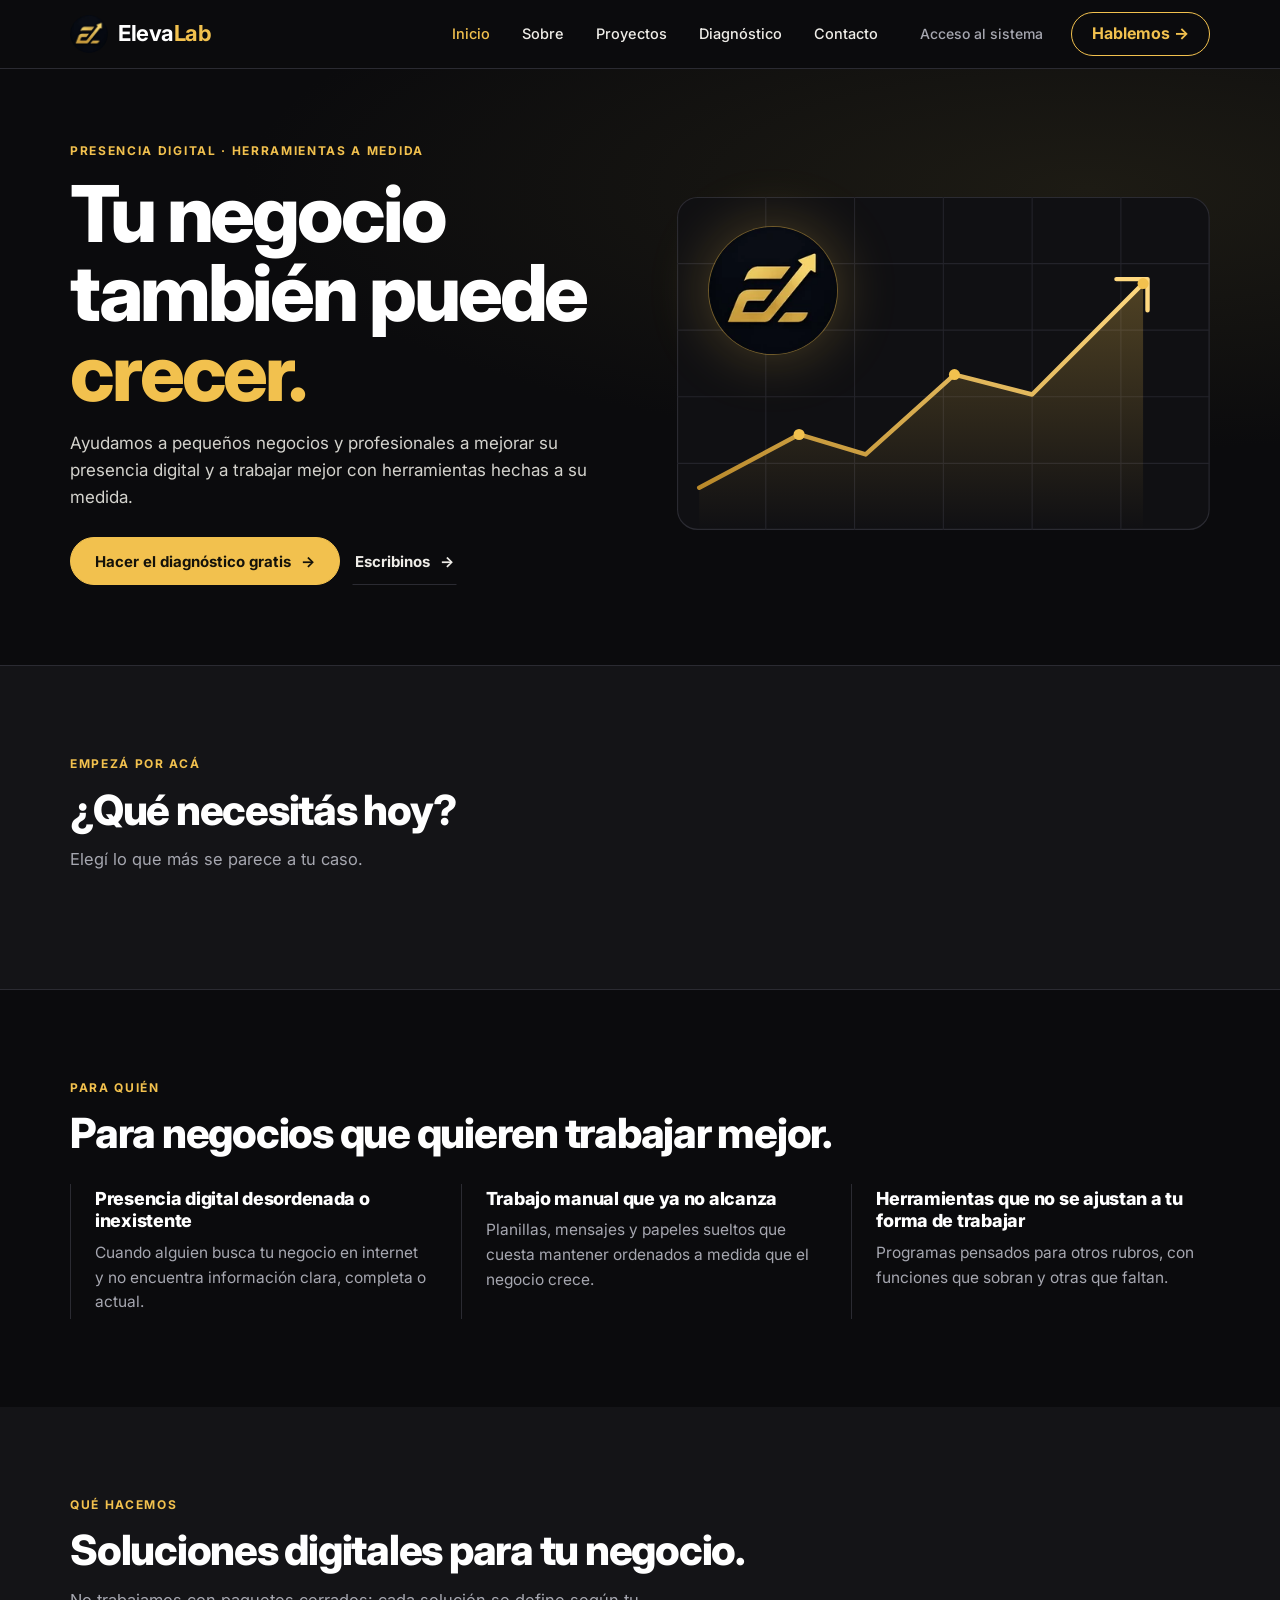
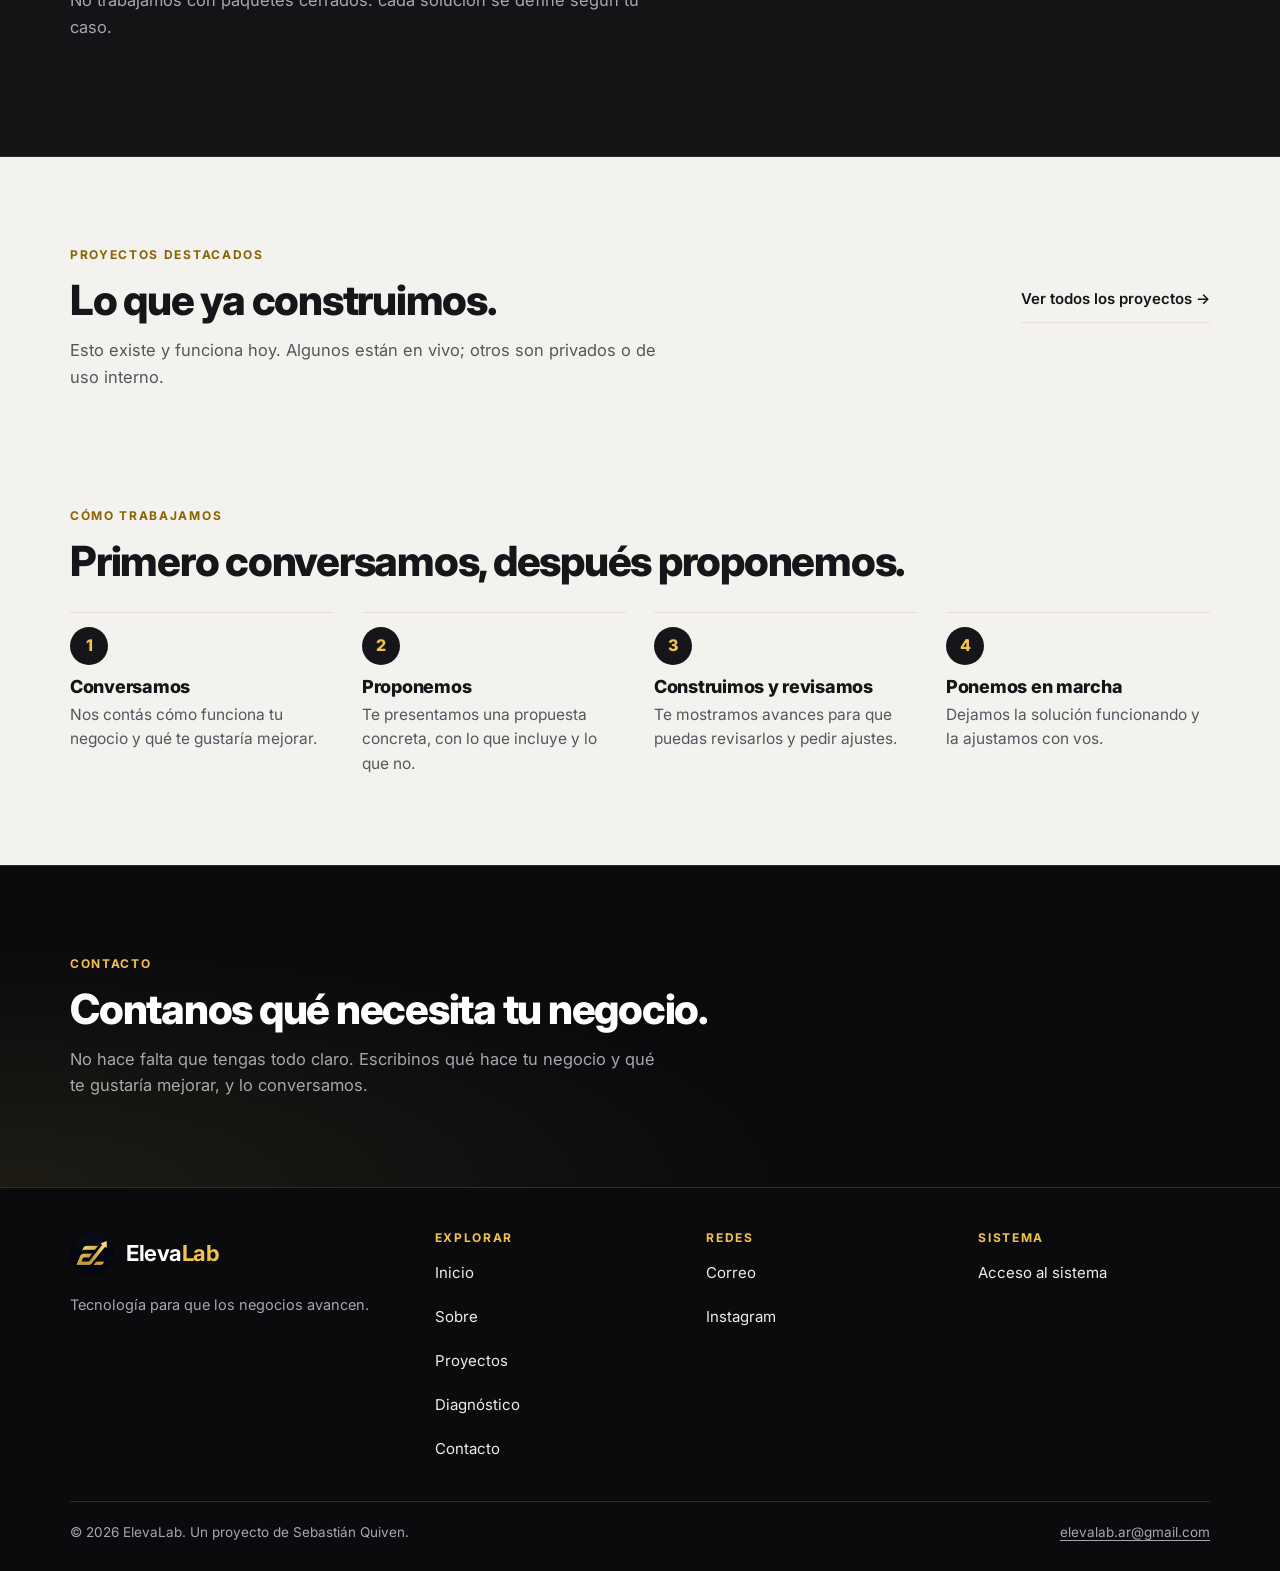
==== commit 694537f7: "Update index.html" ====
--- a/index.html
+++ b/index.html
@@ -32,8 +32,8 @@
         <h1>Tu negocio también puede <em>crecer.</em></h1>
         <p class="lead">Ayudamos a pequeños negocios y profesionales a mejorar su presencia digital y a trabajar mejor con herramientas hechas a su medida.</p>
         <div class="botones">
-          <a class="btn btn-oro" href="proyectos/index.html">Ver proyectos <span class="flecha" aria-hidden="true">→</span></a>
-          <a class="btn btn-texto" href="sobre/index.html">Conocé más sobre nosotros <span class="flecha" aria-hidden="true">→</span></a>
+          <a class="btn btn-oro" id="btn-hero-diagnostico" href="#">Hacer el diagnóstico gratis <span class="flecha" aria-hidden="true">→</span></a>
+          <a class="btn btn-texto" href="contacto/index.html">Escribinos <span class="flecha" aria-hidden="true">→</span></a>
         </div>
       </div>
       <div class="hero-visual">
@@ -51,6 +51,16 @@
         </svg>
         <picture><source srcset="assets/img/logo-dorado-160.webp" type="image/webp"><img class="medalla" src="assets/img/logo-dorado-160.png" alt="Logo de ElevaLab" width="160" height="160" fetchpriority="high"></picture>
       </div>
+    </div>
+  </section>
+
+  <section class="seccion sec-carbon" id="empezar">
+    <div class="contenedor">
+      <span class="etiqueta">Empezá por acá</span>
+      <h2>¿Qué necesitás hoy?</h2>
+      <p class="intro">Elegí lo que más se parece a tu caso.</p>
+      <ul class="caminos" id="lista-caminos"></ul>
+      <noscript><p class="secundario">Escribinos a elevalab.ar@gmail.com y contanos qué necesita tu negocio.</p></noscript>
     </div>
   </section>
 
@@ -95,15 +105,6 @@
       </div>
       <p class="intro">Esto existe y funciona hoy. Algunos están en vivo; otros son privados o de uso interno.</p>
       <ul class="tarjetas" id="tarjetas-home"></ul>
-
-      <div class="banner">
-        <div class="ico"><svg viewBox="0 0 24 24" fill="none" stroke="currentColor" stroke-width="1.5" stroke-linecap="round" stroke-linejoin="round" aria-hidden="true"><rect x="5" y="4" width="14" height="17" rx="2"/><path d="M9 4V3h6v1M9 11l1.5 1.5L13 10M9 16.5l1.5 1.5L13 15.5M15 11h1M15 16h1"/></svg></div>
-        <div>
-          <h3>¿Querés saber cómo está tu negocio?</h3>
-          <p>Completá nuestro diagnóstico gratuito: recibís un diagnóstico simple sobre tu presencia digital y organización, con ideas concretas para mejorar. Lleva de 5 a 8 minutos.</p>
-        </div>
-        <a class="btn btn-oro" id="btn-diagnostico" href="#">Hacer diagnóstico <span class="flecha" aria-hidden="true">→</span></a>
-      </div>
     </div>
   </section>
 
@@ -117,20 +118,6 @@
         <li><h3>Construimos y revisamos</h3><p>Te mostramos avances para que puedas revisarlos y pedir ajustes.</p></li>
         <li><h3>Ponemos en marcha</h3><p>Dejamos la solución funcionando y la ajustamos con vos.</p></li>
       </ol>
-    </div>
-  </section>
-
-  <section class="seccion sec-claro" style="padding-top:0">
-    <div class="contenedor">
-      <div class="sobre-t">
-        <figure><picture><source srcset="assets/img/profile-pic-520.webp" type="image/webp"><img src="assets/img/profile-pic.png" alt="Retrato en blanco y negro de Sebastián Quiven" width="612" height="612" loading="lazy" decoding="async"></picture></figure>
-        <div>
-          <span class="etiqueta">Sobre ElevaLab</span>
-          <h2>Detrás de ElevaLab hay una persona.</h2>
-          <p>ElevaLab es un proyecto independiente impulsado por Sebastián Quiven: reúne bajo un mismo nombre las herramientas y soluciones que desarrolla para negocios.</p>
-          <a class="btn btn-oscuro" href="sobre/index.html">Conocé más sobre mí <span class="flecha" aria-hidden="true">→</span></a>
-        </div>
-      </div>
     </div>
   </section>
 
@@ -152,10 +139,11 @@
 <script>
   renderNavSitio('inicio', '');
   renderFooterSitio('');
+  renderCaminos('lista-caminos');
   renderServicios('lista-servicios', 'proyectos/index.html');
   renderProyectosDestacados('tarjetas-home', 'proyectos/index.html', '');
   renderContactoHome('contacto-home');
-  document.getElementById('btn-diagnostico').href = DIAGNOSTICO_URL;
+  document.getElementById('btn-hero-diagnostico').href = DIAGNOSTICO_URL;
 </script>
 </body>
 </html>
--- a/assets/css/style.css
+++ b/assets/css/style.css
@@ -113,6 +113,18 @@
 .sec-claro .intro { color: var(--claro-apagado); }
 .sec-claro .etiqueta { color: var(--oro-texto); }
 @media (min-width: 900px) { .seccion { padding: 88px 0; } }
+
+/* Empezá por acá */
+.caminos { display: grid; gap: 16px; margin-top: 28px; }
+.caminos > li { display: flex; }
+.camino { display: flex; flex-direction: column; gap: 10px; width: 100%; padding: 24px 22px; border: 1px solid var(--linea); border-radius: 18px; background: var(--negro); text-decoration: none; color: inherit; transition: border-color .15s, transform .15s, background .15s; }
+.camino:hover { border-color: var(--oro); transform: translateY(-3px); }
+.camino.destacado { border-color: var(--oro); background: rgba(242,193,78,.06); }
+.camino .n { font-size: 12px; font-weight: 700; letter-spacing: .14em; color: var(--oro); }
+.camino h3 { font-size: 1.25rem; letter-spacing: -0.02em; line-height: 1.2; color: #fff; }
+.camino p { color: var(--apagado); font-size: 15.5px; }
+.camino .ir { display: inline-flex; align-items: center; gap: 8px; min-height: 44px; margin-top: auto; padding-top: 6px; font-weight: 700; font-size: 15px; color: var(--oro); }
+@media (min-width: 800px) { .caminos { grid-template-columns: repeat(3, 1fr); gap: 20px; } }
 
 /* Para quién */
 .problemas { display: grid; gap: 0; margin-top: 28px; }
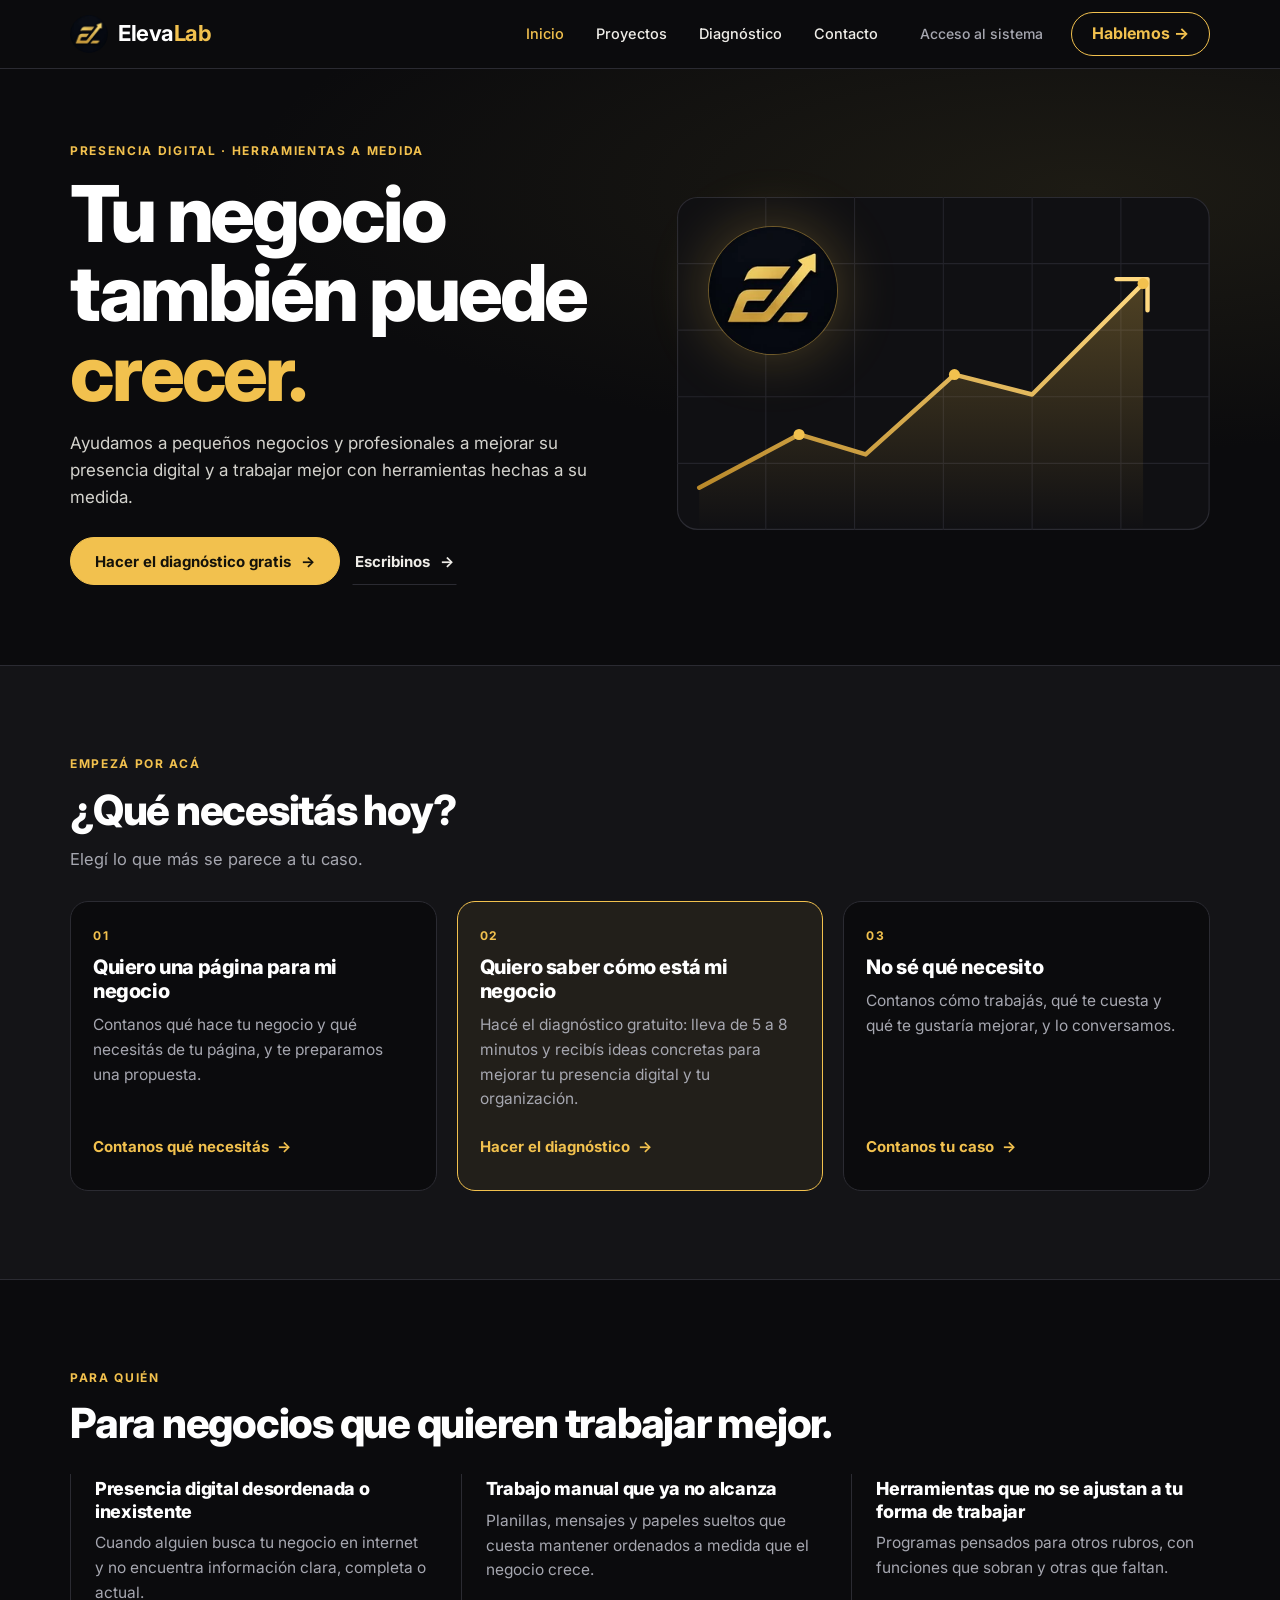
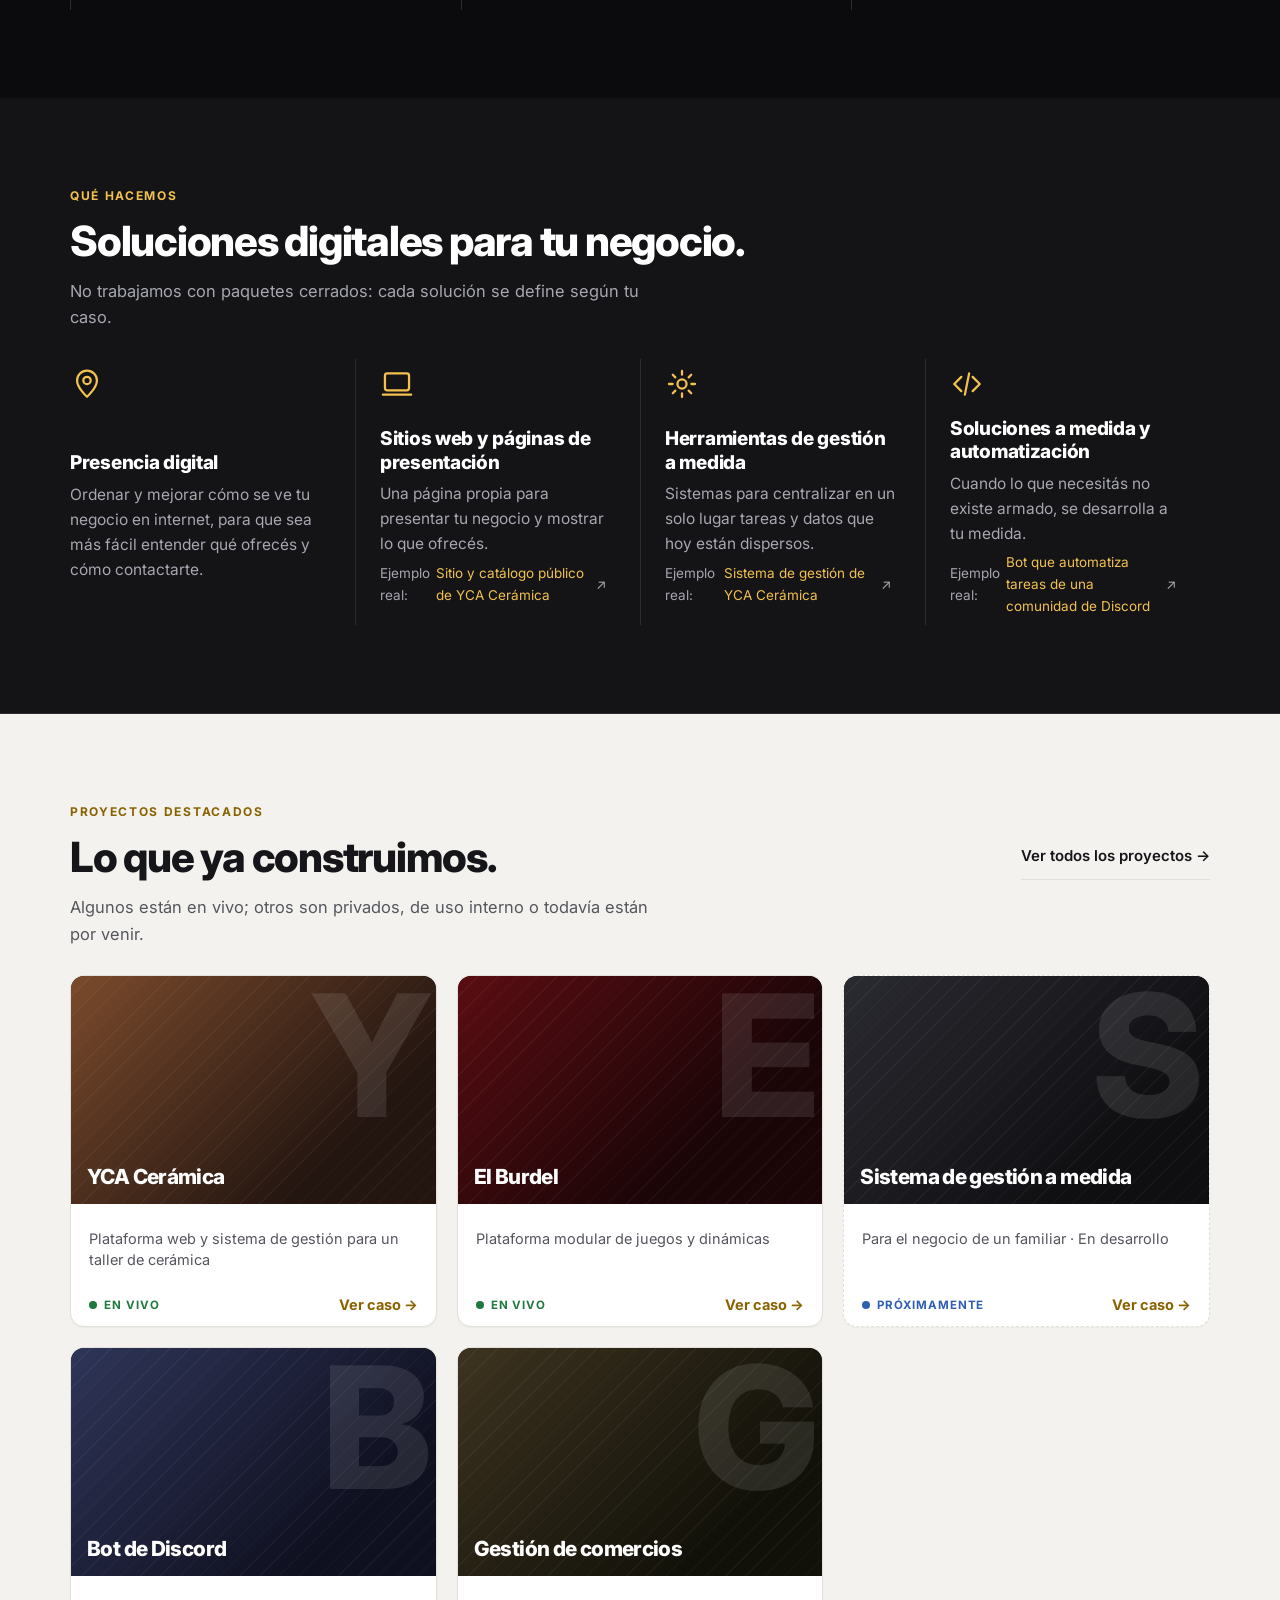
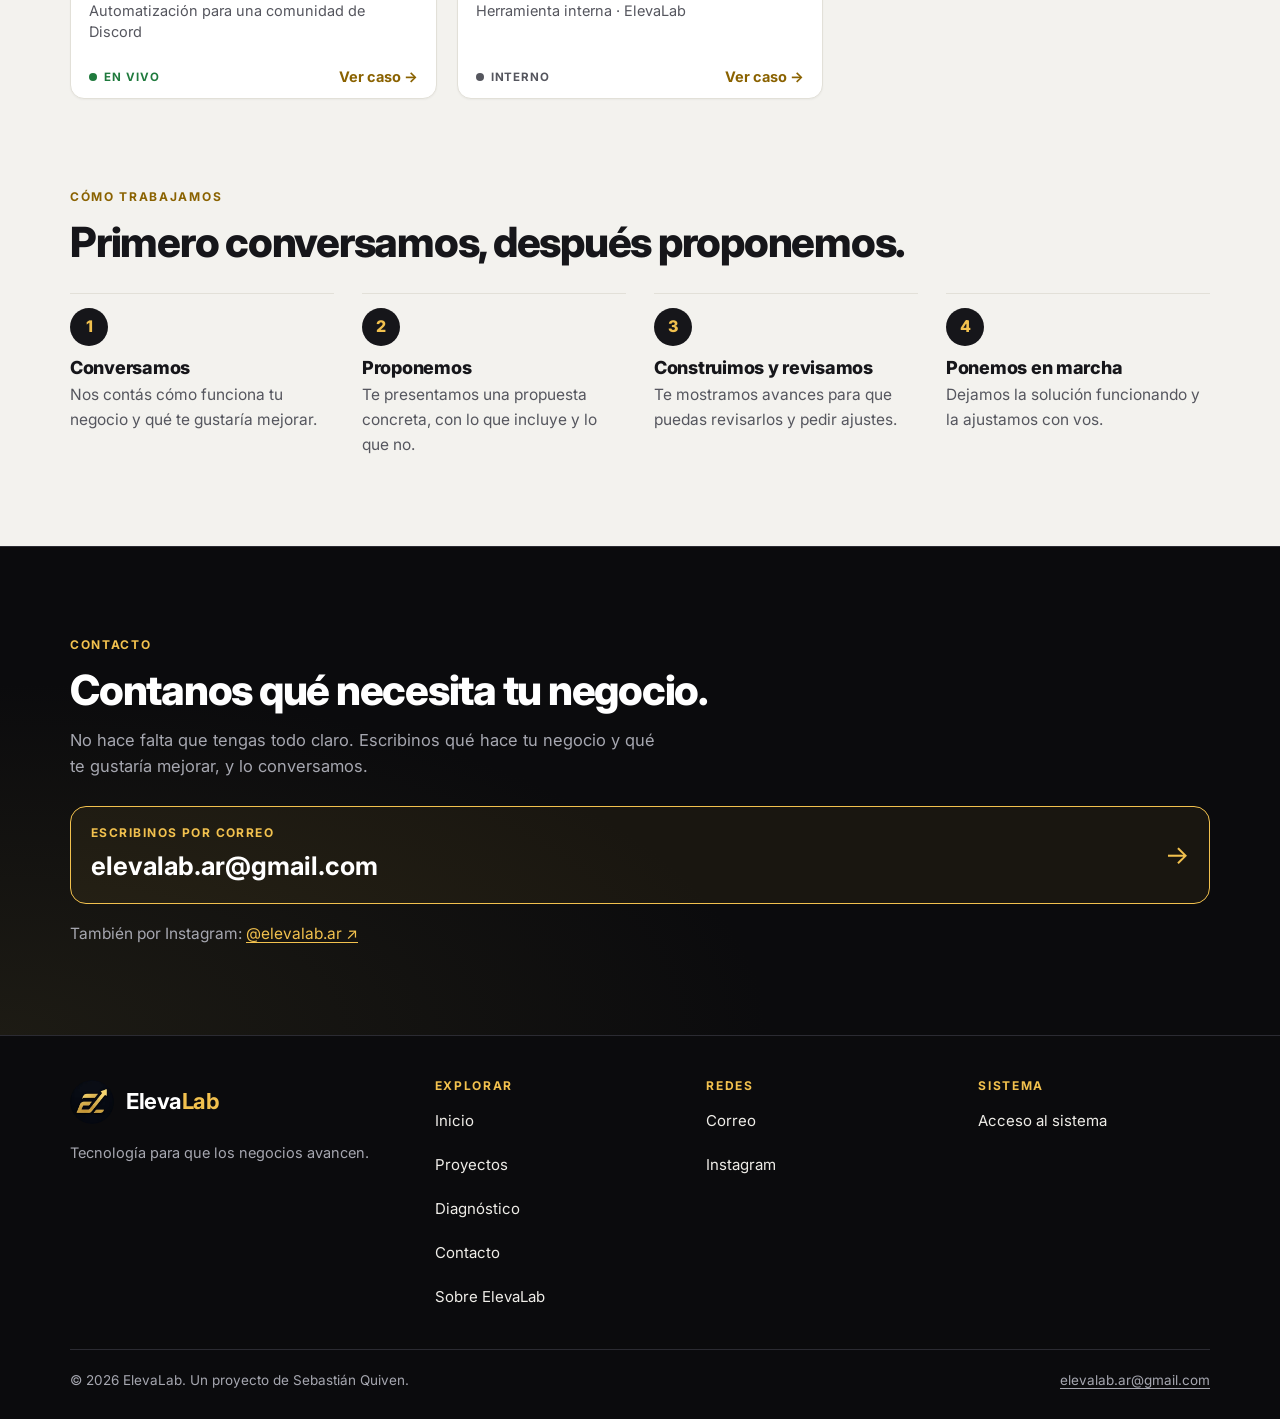
==== commit d3159a2b: "Update index.html" ====
--- a/index.html
+++ b/index.html
@@ -103,7 +103,7 @@
         </div>
         <a class="ver-todos" href="proyectos/index.html">Ver todos los proyectos →</a>
       </div>
-      <p class="intro">Esto existe y funciona hoy. Algunos están en vivo; otros son privados o de uso interno.</p>
+      <p class="intro">Algunos están en vivo; otros son privados, de uso interno o todavía están por venir.</p>
       <ul class="tarjetas" id="tarjetas-home"></ul>
     </div>
   </section>
--- a/assets/css/style.css
+++ b/assets/css/style.css
@@ -172,12 +172,13 @@
 .tarjeta .pie-t { display: flex; align-items: center; justify-content: space-between; gap: 10px; margin-top: auto; padding: 14px 18px 8px; min-height: var(--toque); }
 .tarjeta .ver { font-weight: 700; font-size: 14.5px; color: var(--oro-texto); }
 @media (min-width: 640px) { .tarjetas { grid-template-columns: repeat(2, 1fr); } }
-@media (min-width: 1000px) { .tarjetas { grid-template-columns: repeat(4, 1fr); gap: 20px; } }
+@media (min-width: 1000px) { .tarjetas { grid-template-columns: repeat(3, 1fr); gap: 20px; } }
 
 .estado { display: inline-flex; align-items: center; gap: 7px; font-size: 11.5px; font-weight: 700; letter-spacing: .08em; text-transform: uppercase; }
 .estado i { width: 8px; height: 8px; border-radius: 50%; background: currentColor; }
-.estado.en-vivo { color: #1f7a3d; } .estado.prototipo { color: #8a6200; } .estado.interno { color: #55565e; }
-.sec-oscura .estado.en-vivo, .portada .estado.en-vivo { color: #5ad483; } .sec-oscura .estado.prototipo { color: var(--oro); } .sec-oscura .estado.interno { color: var(--apagado); }
+.estado.en-vivo { color: #1f7a3d; } .estado.prototipo { color: #8a6200; } .estado.interno { color: #55565e; } .estado.verificacion { color: #8a6200; } .estado.proximamente { color: #2f5fb3; }
+.sec-oscura .estado.en-vivo, .portada .estado.en-vivo { color: #5ad483; } .sec-oscura .estado.prototipo { color: var(--oro); } .sec-oscura .estado.interno { color: var(--apagado); } .sec-oscura .estado.verificacion { color: var(--oro); } .sec-oscura .estado.proximamente { color: #7aa7ff; }
+.tarjeta.proximo, .proyecto.proximo { border-style: dashed; }
 
 /* Banner diagnóstico */
 .banner { margin-top: 36px; display: grid; gap: 20px; padding: 26px 22px; border-radius: 18px; background: var(--negro); color: var(--texto); }
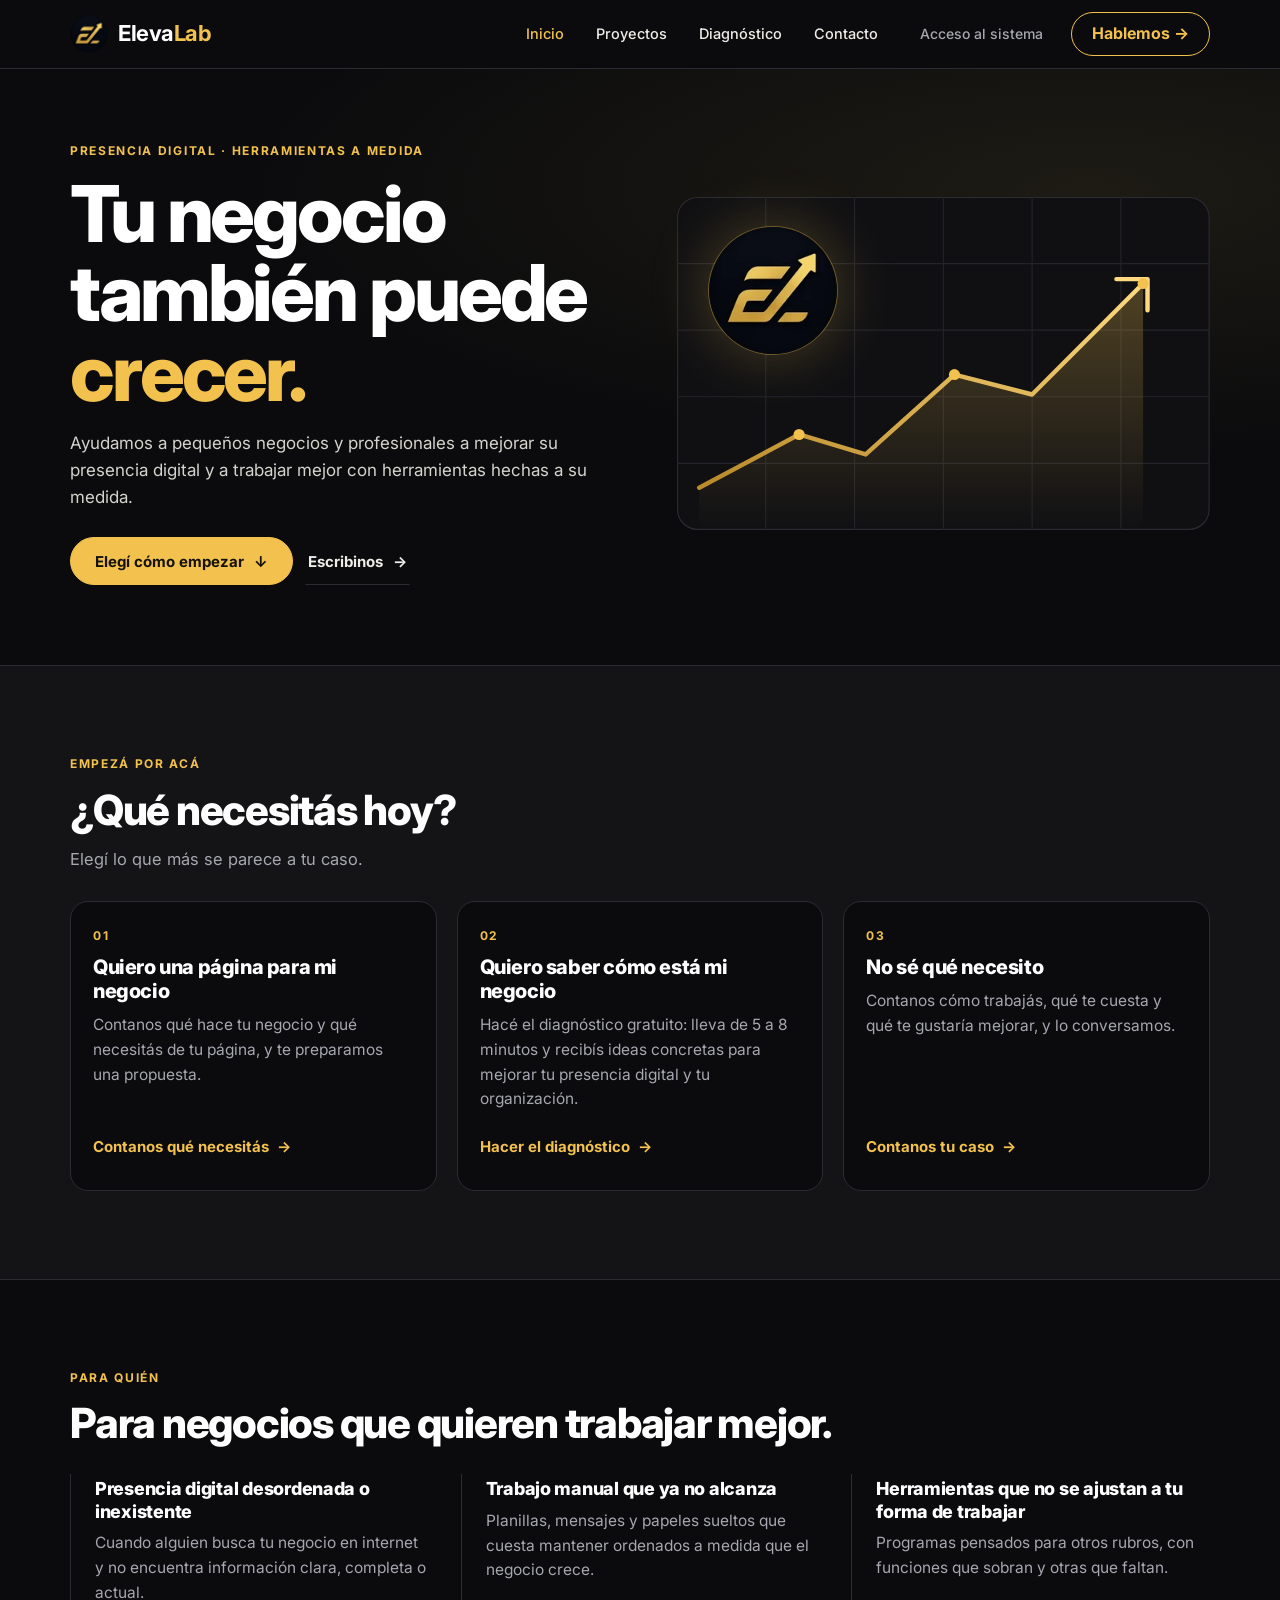
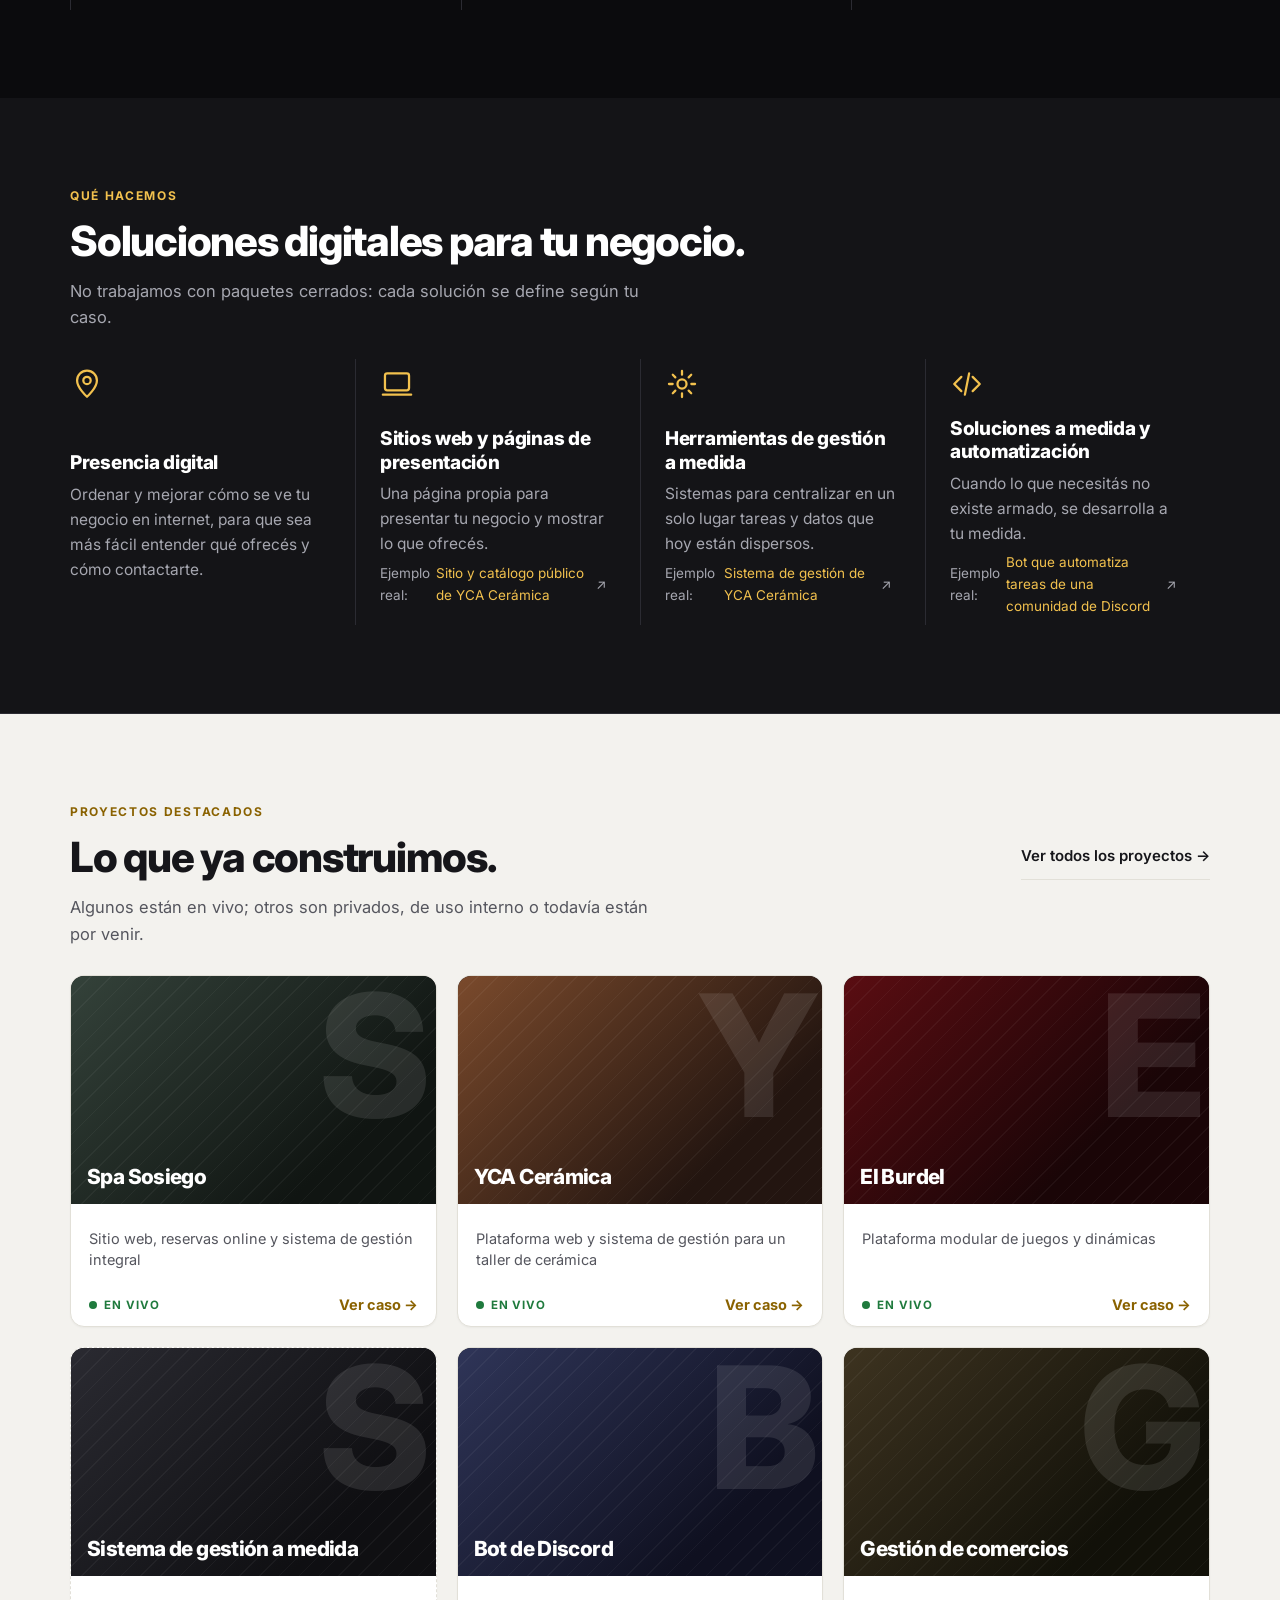
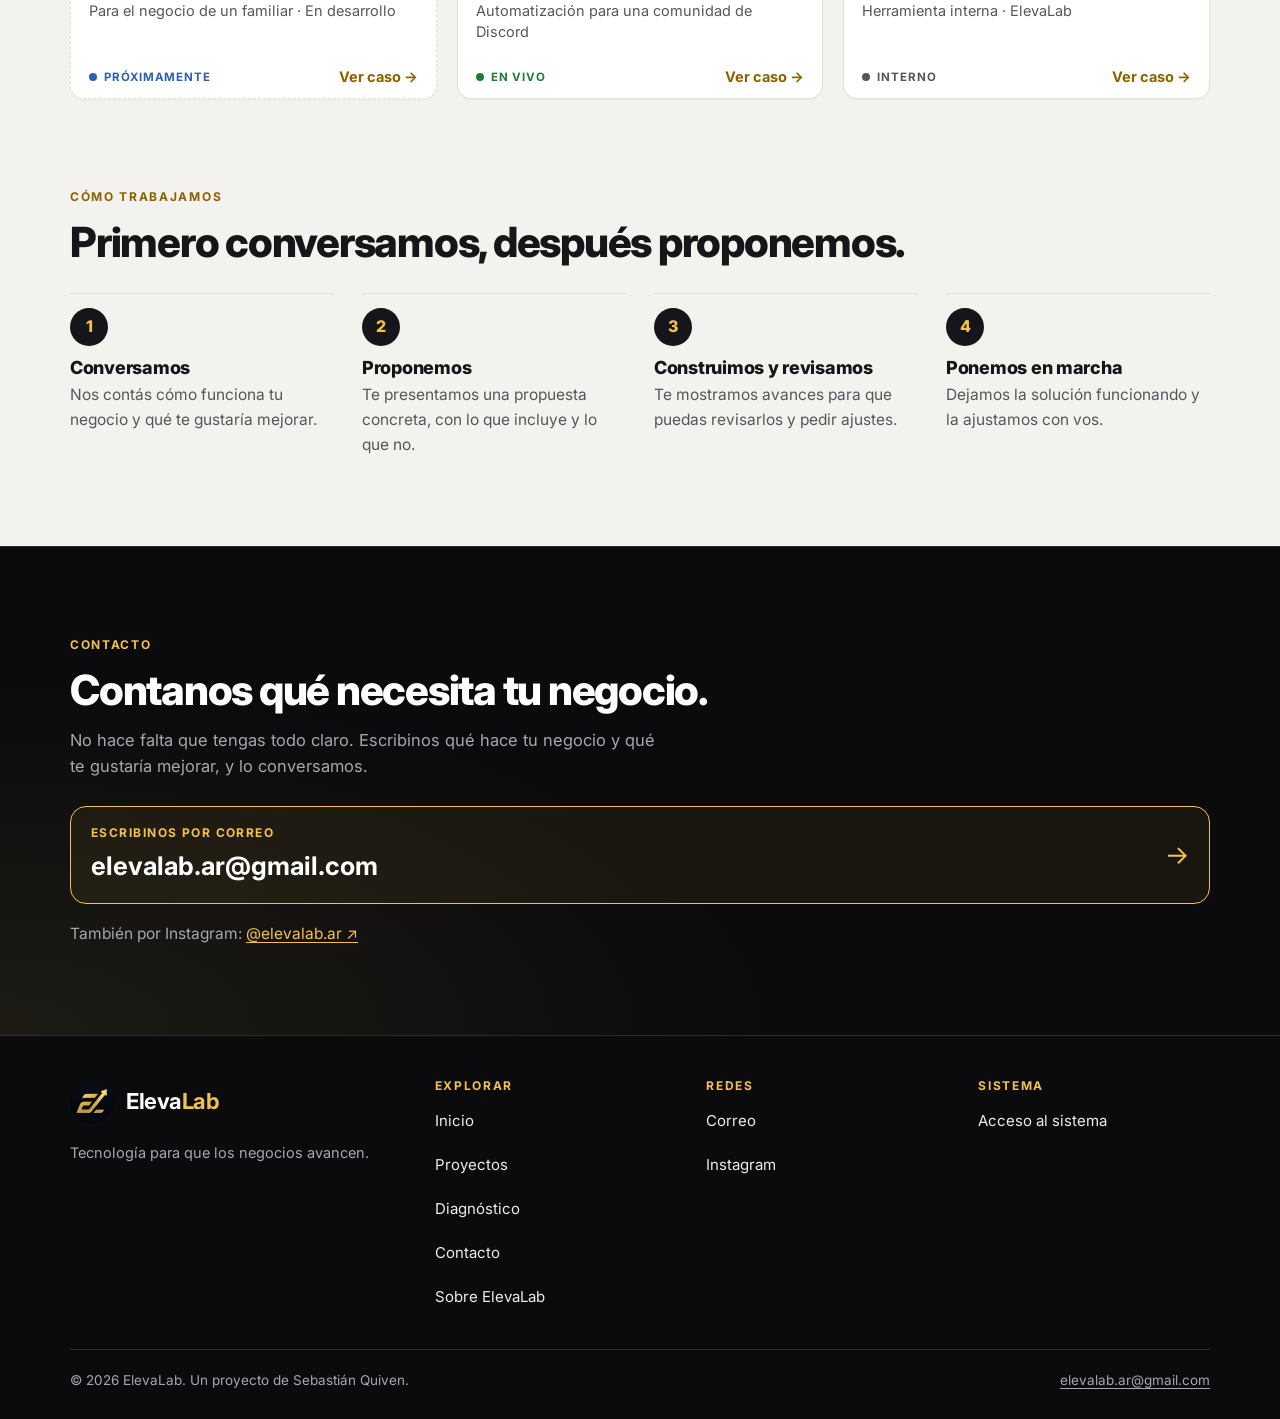
==== commit 1d2e111e: "Update index.html" ====
--- a/index.html
+++ b/index.html
@@ -32,7 +32,7 @@
         <h1>Tu negocio también puede <em>crecer.</em></h1>
         <p class="lead">Ayudamos a pequeños negocios y profesionales a mejorar su presencia digital y a trabajar mejor con herramientas hechas a su medida.</p>
         <div class="botones">
-          <a class="btn btn-oro" id="btn-hero-diagnostico" href="#">Hacer el diagnóstico gratis <span class="flecha" aria-hidden="true">→</span></a>
+          <a class="btn btn-oro" href="#empezar">Elegí cómo empezar <span class="flecha" aria-hidden="true">↓</span></a>
           <a class="btn btn-texto" href="contacto/index.html">Escribinos <span class="flecha" aria-hidden="true">→</span></a>
         </div>
       </div>
@@ -143,7 +143,6 @@
   renderServicios('lista-servicios', 'proyectos/index.html');
   renderProyectosDestacados('tarjetas-home', 'proyectos/index.html', '');
   renderContactoHome('contacto-home');
-  document.getElementById('btn-hero-diagnostico').href = DIAGNOSTICO_URL;
 </script>
 </body>
 </html>
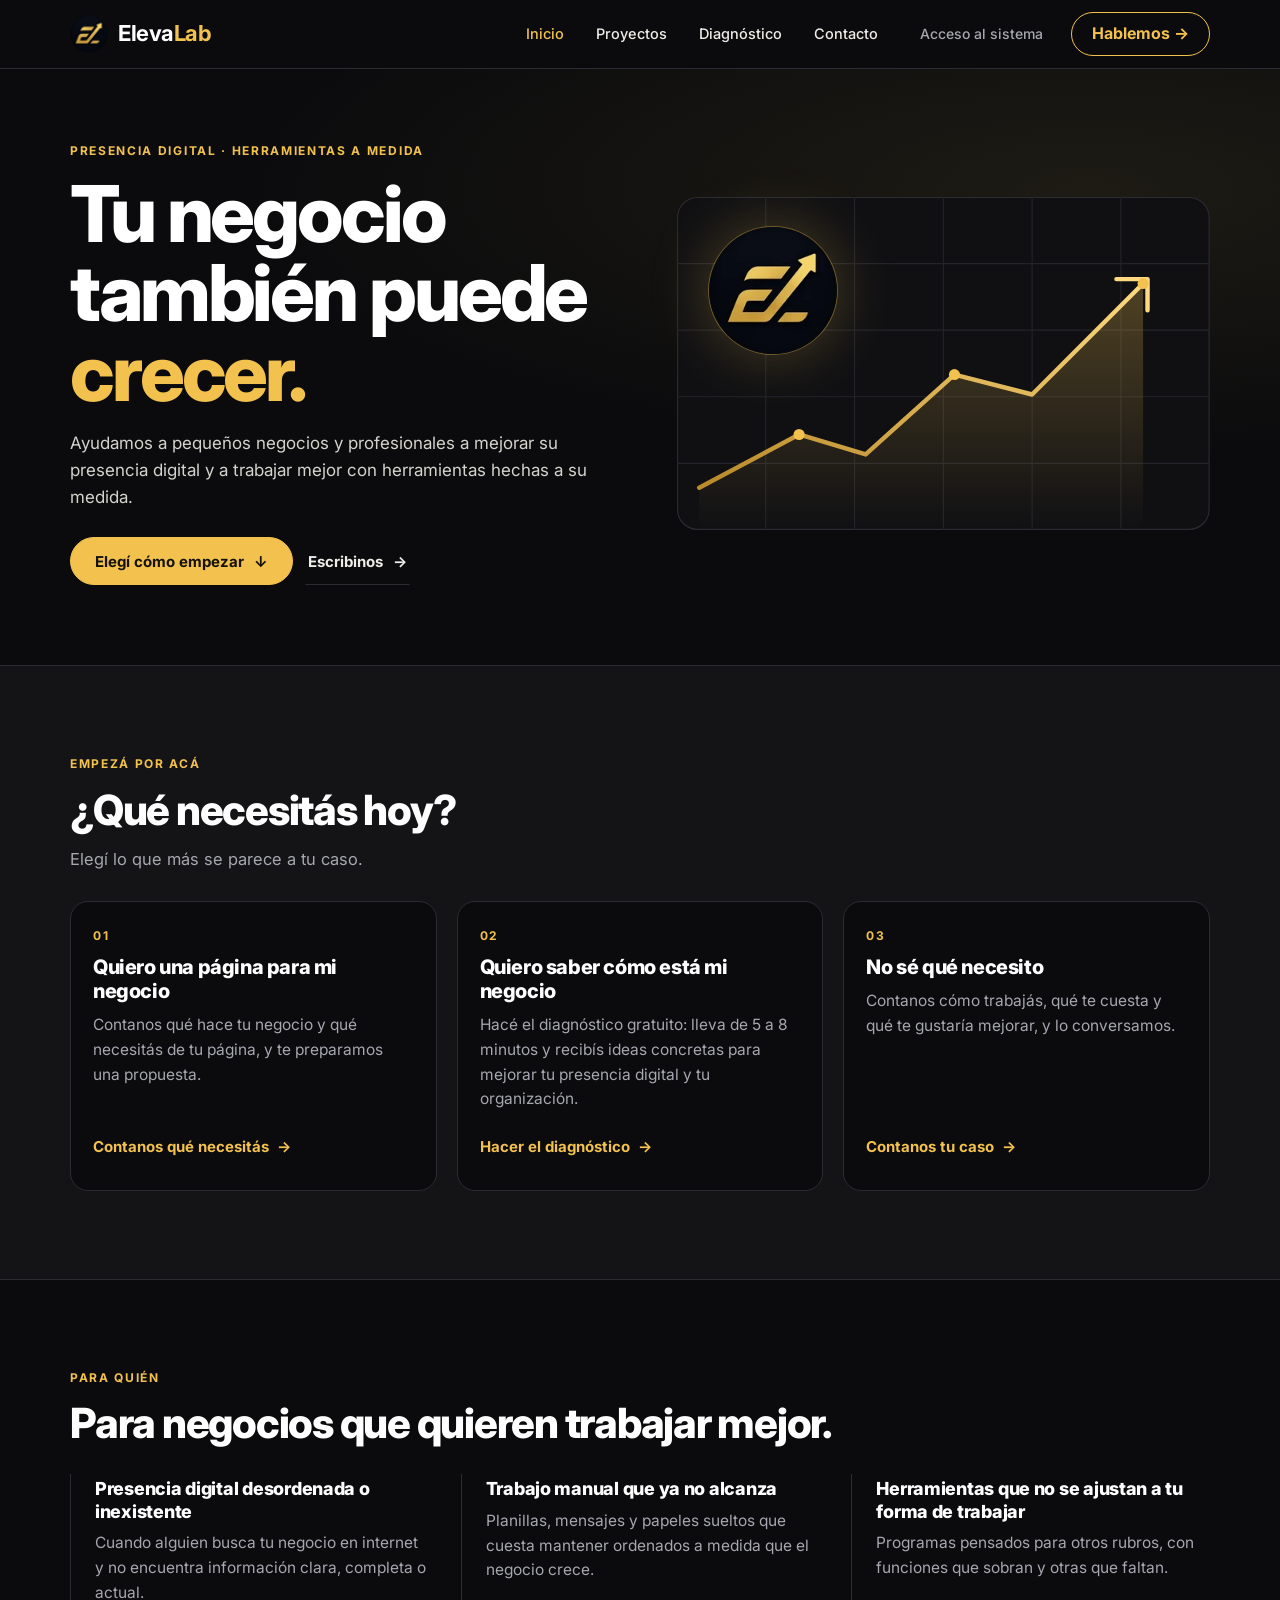
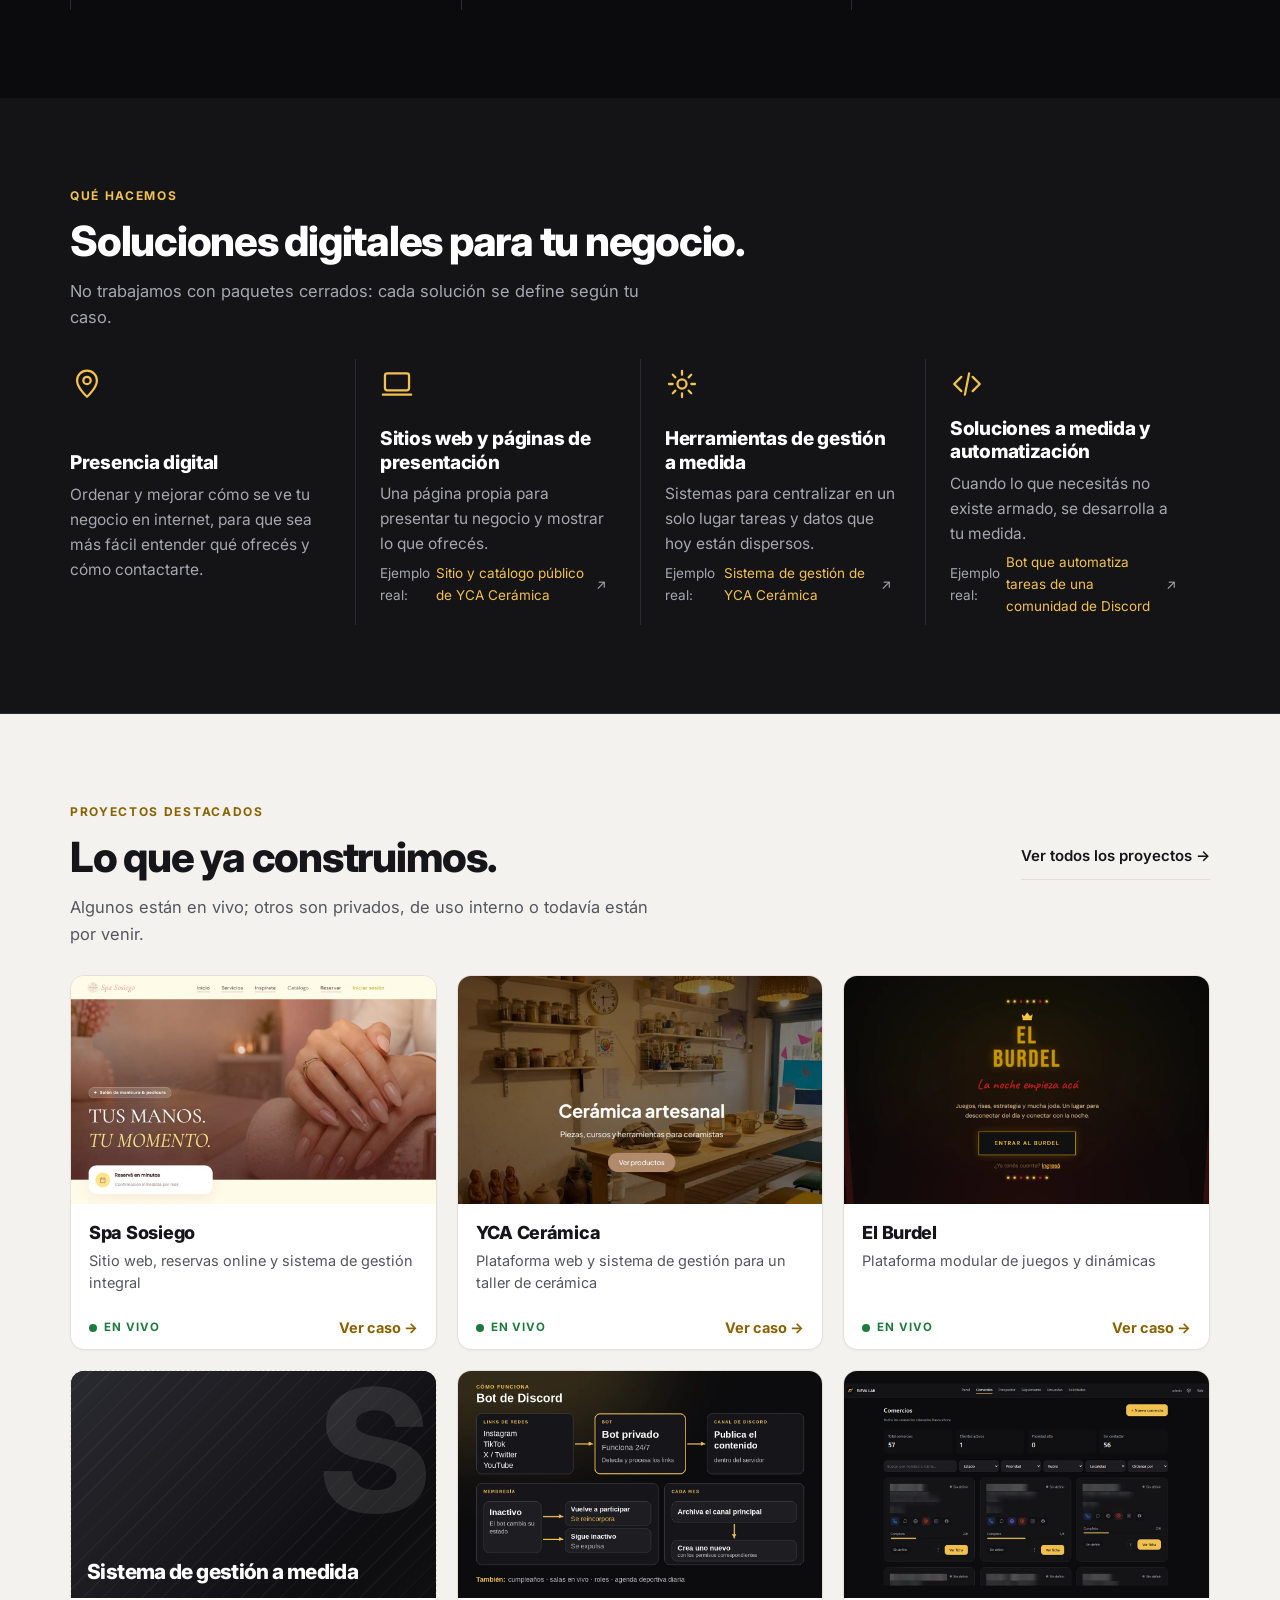
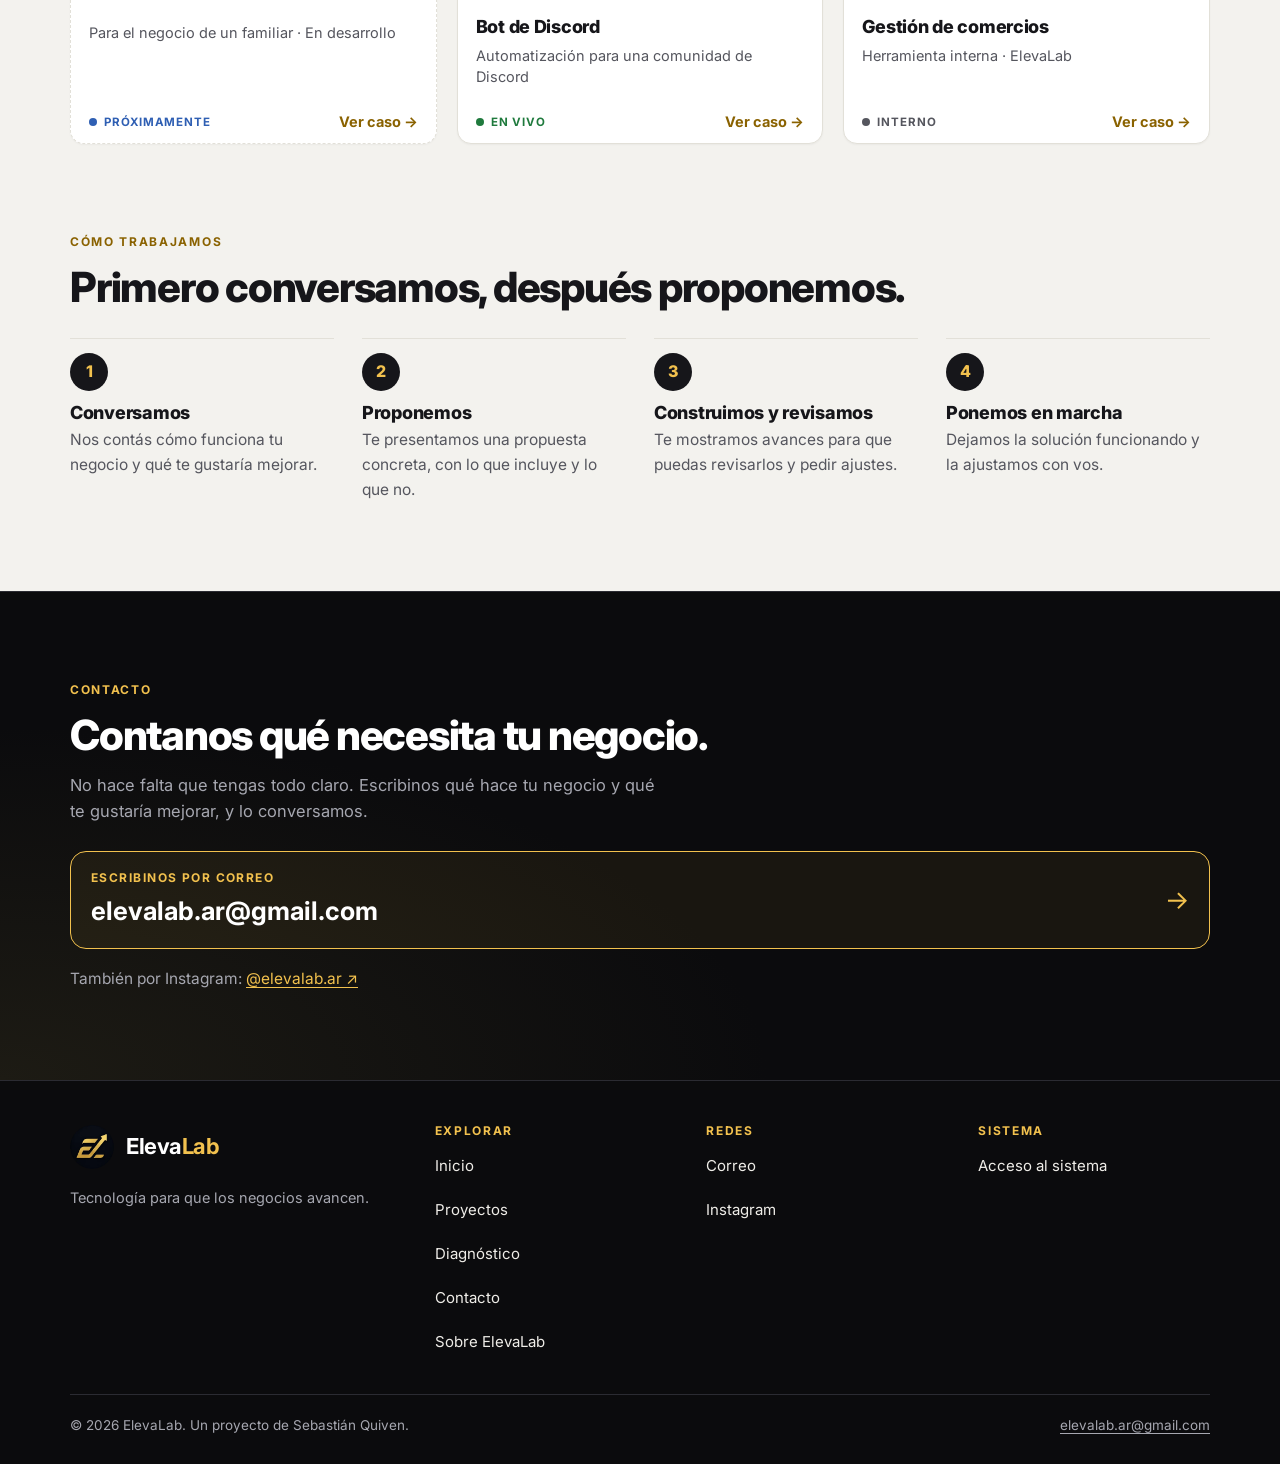
==== commit ea07596d: "Update index.html" ====
--- a/index.html
+++ b/index.html
@@ -12,6 +12,13 @@
 <meta property="og:type" content="website">
 <meta property="og:locale" content="es_AR">
 <meta property="og:url" content="https://elevalab.com.ar/index.html">
+<meta property="og:site_name" content="ElevaLab">
+<meta property="og:image" content="https://elevalab.com.ar/assets/img/og-elevalab.png">
+<meta property="og:image:width" content="1200">
+<meta property="og:image:height" content="630">
+<meta property="og:image:alt" content="ElevaLab, presencia digital y herramientas a medida">
+<meta name="twitter:card" content="summary_large_image">
+<meta name="twitter:image" content="https://elevalab.com.ar/assets/img/og-elevalab.png">
 <link rel="icon" type="image/png" href="assets/img/logo-dorado-160.png">
 <link rel="apple-touch-icon" href="assets/img/logo-dorado.png">
 <link rel="preconnect" href="https://fonts.googleapis.com">
--- a/assets/css/style.css
+++ b/assets/css/style.css
@@ -223,7 +223,7 @@
 @media (min-width: 900px) { .pagina-cab { padding-top: 72px; padding-bottom: 56px; } }
 
 .proyectos-lista { display: grid; gap: 28px; }
-.proyecto { display: grid; background: #fff; border: 1px solid var(--claro-linea); border-radius: 18px; overflow: hidden; scroll-margin-top: 90px; }
+.proyecto { display: grid; background: #fff; border: 1px solid var(--claro-linea); border-radius: 18px; overflow: hidden; overflow: clip; scroll-margin-top: 90px; }
 .proyecto .portada { aspect-ratio: 16 / 9; }
 .proyecto .cuerpo-p { padding: 22px 20px 26px; }
 .proyecto h2 { font-size: clamp(1.5rem, 6vw, 2.1rem); color: var(--claro-texto); }
@@ -243,6 +243,8 @@
 @media (min-width: 900px) {
   .proyecto { grid-template-columns: 5fr 7fr; }
   .proyecto .portada { aspect-ratio: auto; min-height: 100%; }
+  /* Fichas con captura real: la imagen mantiene su forma (3:4) y acompaña al texto al bajar, en vez de estirarse y agrandarse. */
+  .proyecto .portada.captura { aspect-ratio: 3 / 4; min-height: 0; align-self: start; position: sticky; top: 90px; }
   .proyecto .cuerpo-p { padding: 34px 38px 38px; }
   .pr-datos { grid-template-columns: 1fr 1fr; gap: 22px 28px; }
   .pr-datos .ancho { grid-column: 1 / -1; }
